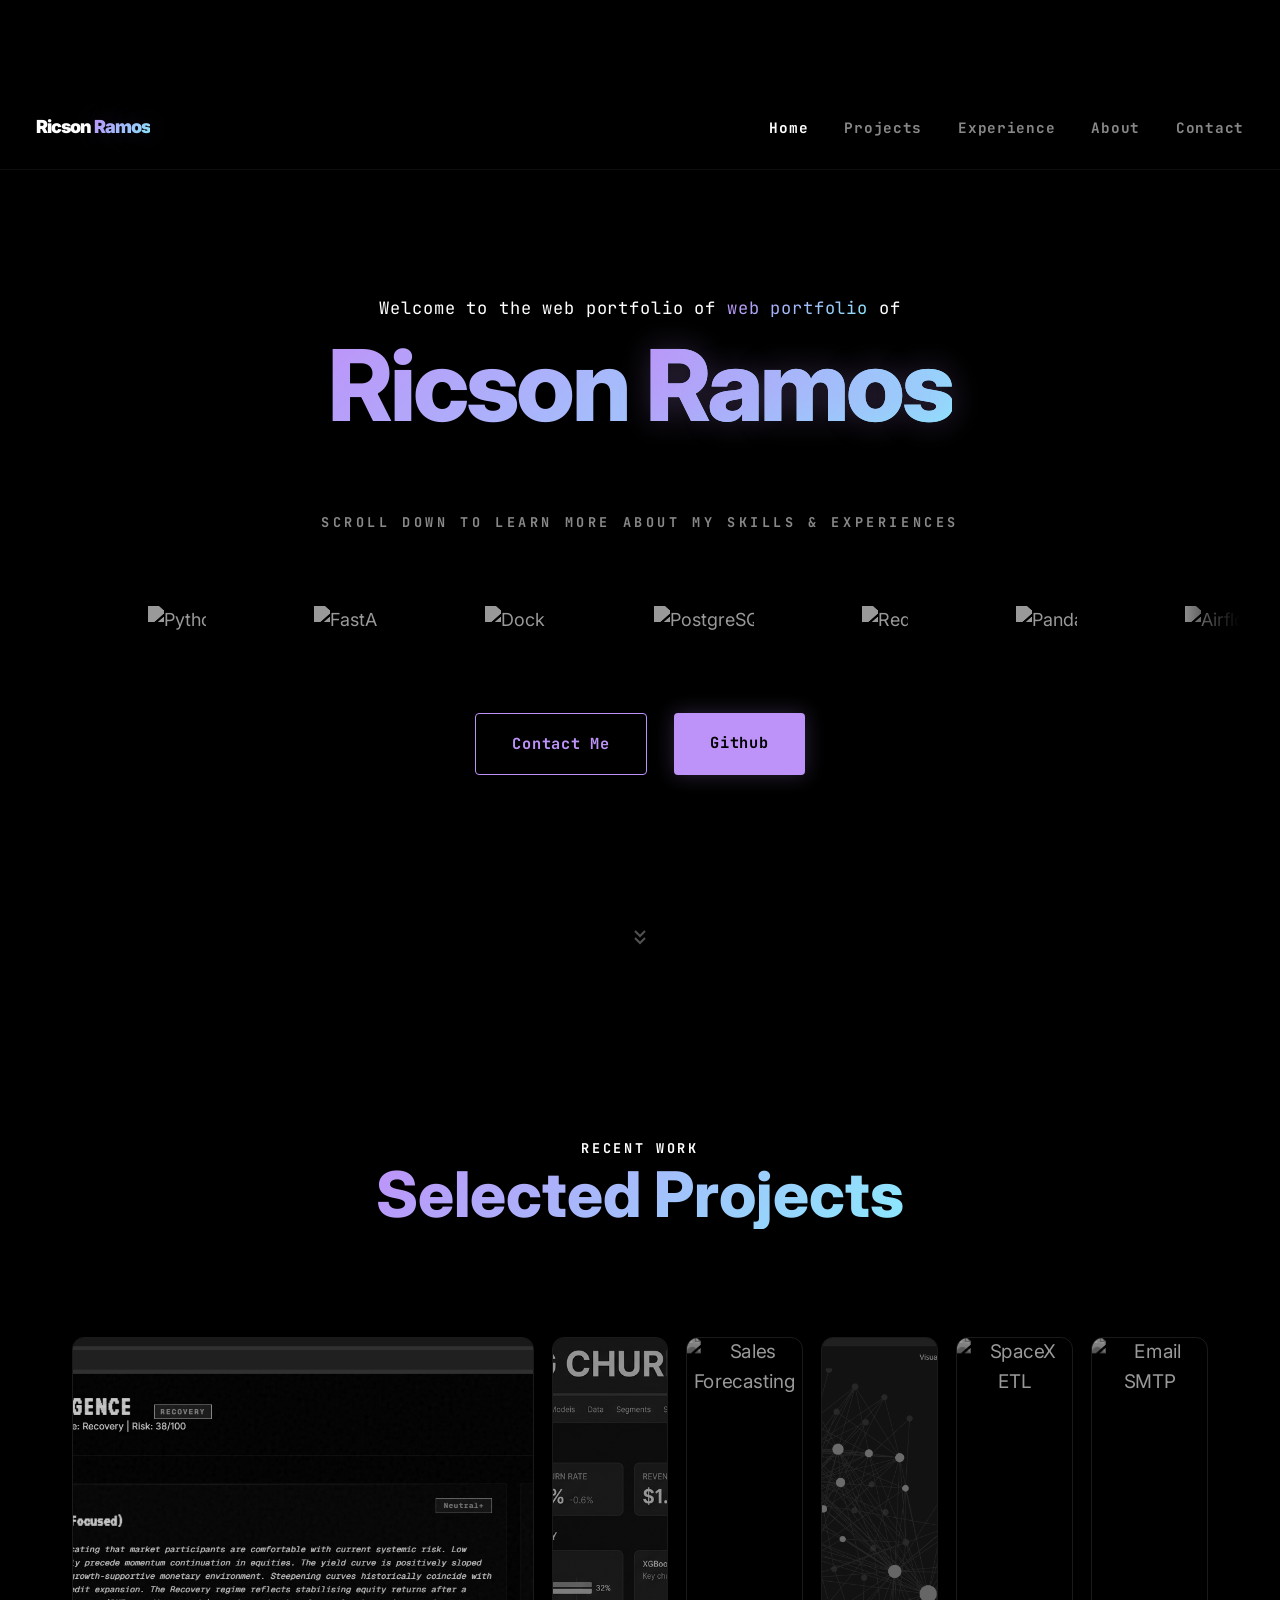
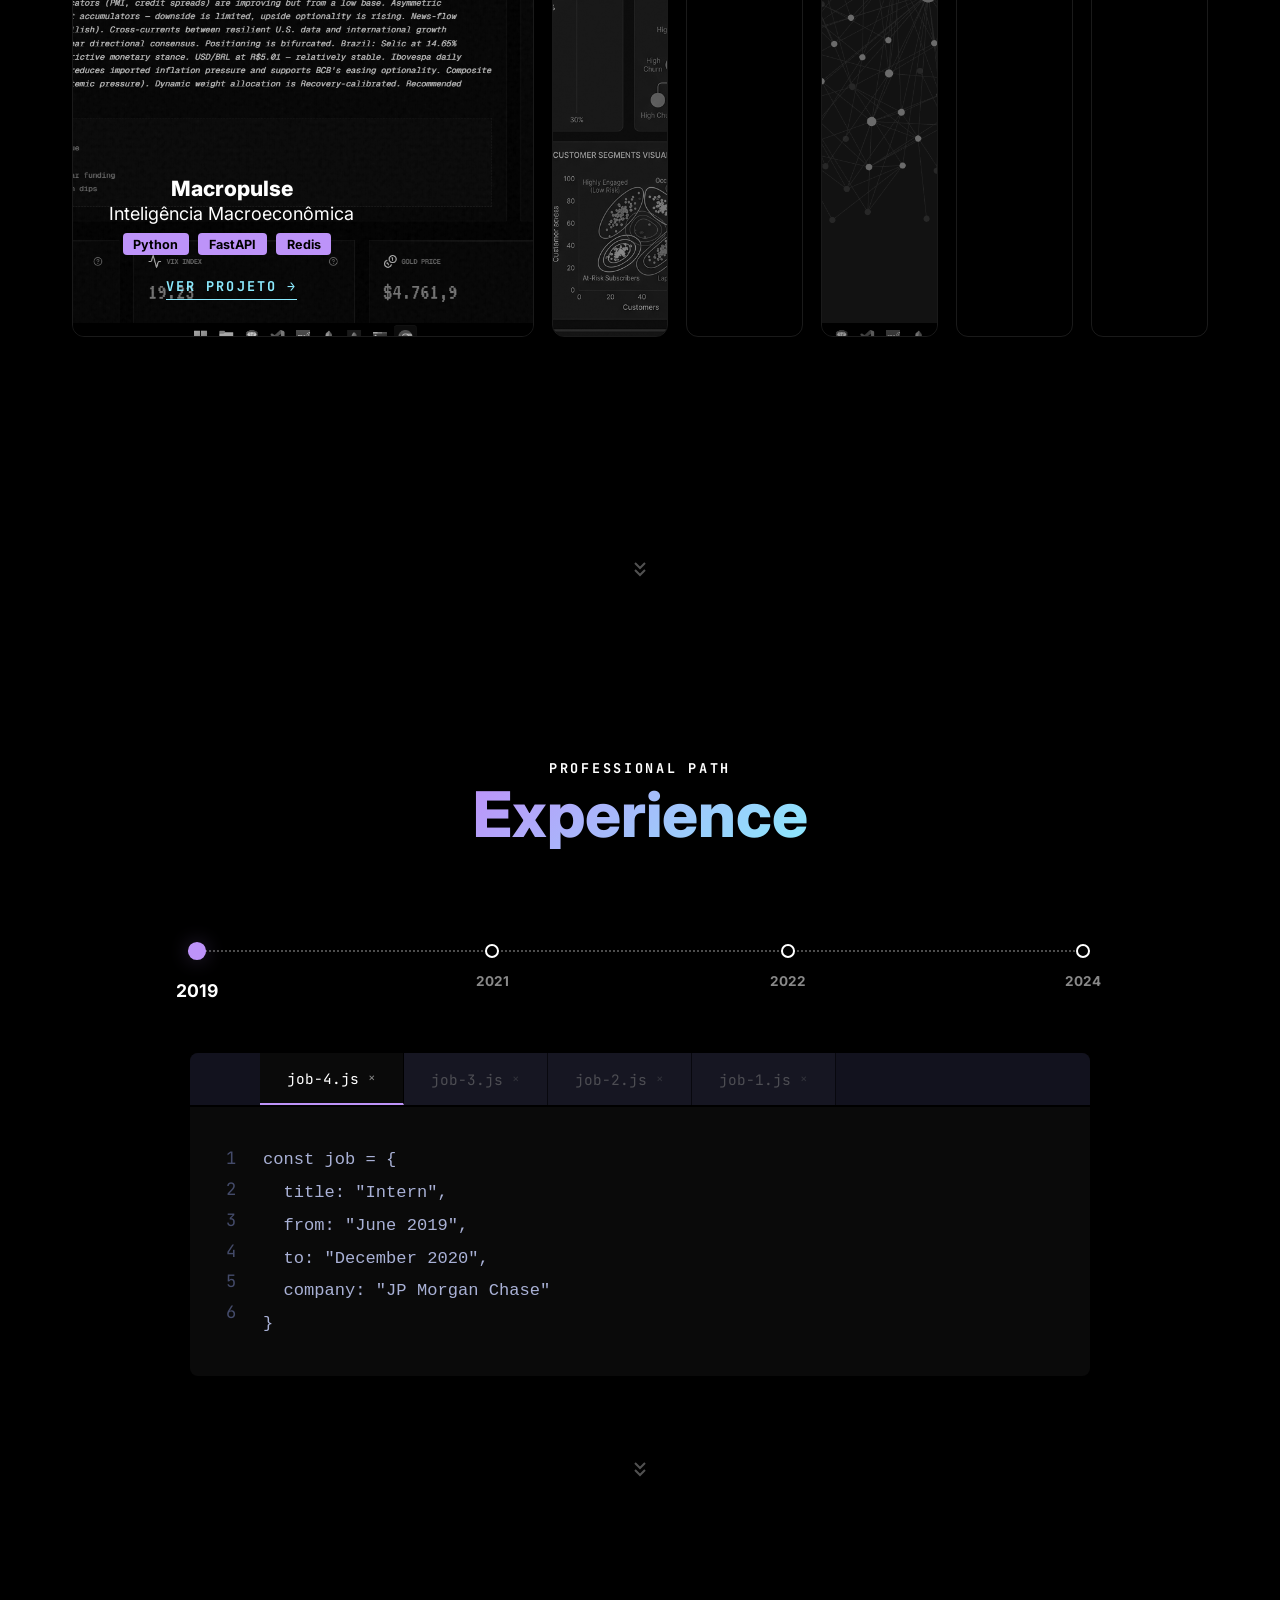
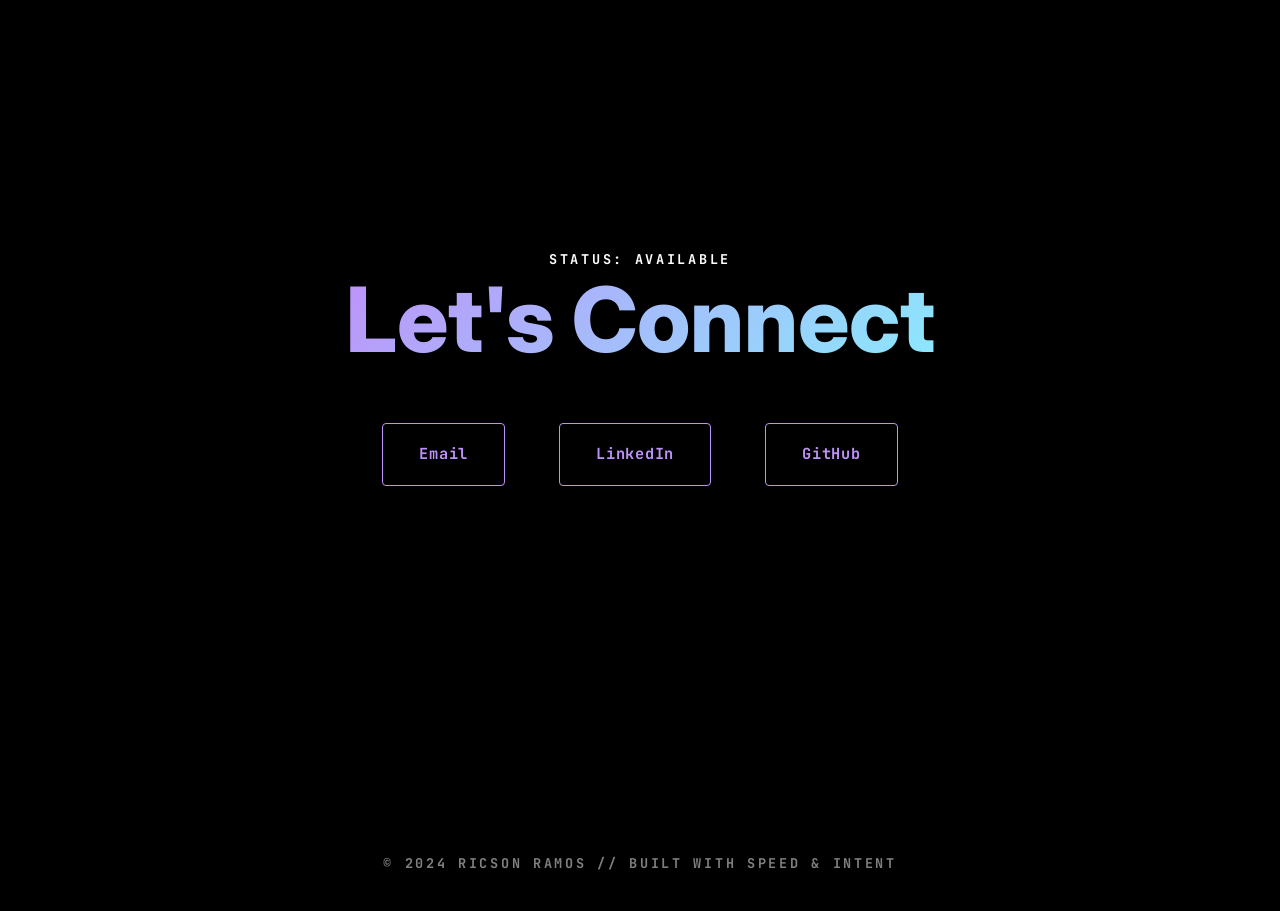
==== index.html @ 95d72579 "Add About" ====
<!DOCTYPE html>
<html lang="pt-BR" class="snap-active">

<head>
    <meta charset="UTF-8">
    <meta name="viewport" content="width=device-width, initial-scale=1.0">
    <title>Ricson Ramos | Data Engineer Portfolio</title>
    <meta name="description"
        content="Engenheiro de Dados e Desenvolvedor Python. Automação, ETL e inteligência de dados com foco em performance.">

    <!-- Dependencies -->
    <link rel="preconnect" href="https://fonts.gstatic.com">
    <link rel="stylesheet" href="assets/css/main.css">
</head>


<body class="dracula">

    <!-- Header / Nav with Active Indicator -->
    <header class="navbar navbar--sticky">
        <div class="container nav-wrapper">


            <div class="logo">
                <a href="index.html" style="text-decoration: none; color: inherit;">
                    <!-- Injected by core.js -->
                </a>
            </div>
            <nav id="main-nav">
                <button id="nav-toggle" aria-label="Menu" aria-expanded="false">
                    <span></span><span></span><span></span>
                </button>
                <ul id="nav-list">
                    <li class="nav-item active"><a href="#hero" data-section="hero">Home</a></li>
                    <li class="nav-item"><a href="#projects" data-section="projects">Projects</a></li>
                    <li class="nav-item"><a href="#experience" data-section="experience">Experience</a></li>
                    <li class="nav-item"><a href="about.html">About</a></li>
                    <li class="nav-item"><a href="#contact" data-section="contact">Contact</a></li>
                </ul>
            </nav>
        </div>
    </header>

    <main>
        <!-- Dynamic Hero Section -->
        <section id="hero" class="container text-center">
            <div class="reveal">
                <span class="hero-prefix"><!-- Injected --></span>
                <h1 style="font-size: 5.5rem; letter-spacing: -3px; margin-bottom: 2rem;">
                    <!-- Injected -->
                </h1>

                <p class="hero-instruction"><!-- Injected --></p>

                <!-- Technology Marquee (Kept static for layout stability) -->
                <div class="marquee-container">
                    <div class="marquee-content">
                        <img src="https://cdn.jsdelivr.net/npm/simple-icons@v11/icons/python.svg" alt="Python">
                        <img src="https://cdn.jsdelivr.net/npm/simple-icons@v11/icons/fastapi.svg" alt="FastAPI">
                        <img src="https://cdn.jsdelivr.net/npm/simple-icons@v11/icons/docker.svg" alt="Docker">
                        <img src="https://cdn.jsdelivr.net/npm/simple-icons@v11/icons/postgresql.svg" alt="PostgreSQL">
                        <img src="https://cdn.jsdelivr.net/npm/simple-icons@v11/icons/redis.svg" alt="Redis">
                        <img src="https://cdn.jsdelivr.net/npm/simple-icons@v11/icons/pandas.svg" alt="Pandas">
                        <img src="https://cdn.jsdelivr.net/npm/simple-icons@v11/icons/apacheairflow.svg" alt="Airflow">
                        <img src="https://cdn.jsdelivr.net/npm/simple-icons@v11/icons/apachespark.svg" alt="Spark">
                        <!-- Duplicates for loop -->
                        <img src="https://cdn.jsdelivr.net/npm/simple-icons@v11/icons/python.svg" alt="Python">
                        <img src="https://cdn.jsdelivr.net/npm/simple-icons@v11/icons/fastapi.svg" alt="FastAPI">
                        <img src="https://cdn.jsdelivr.net/npm/simple-icons@v11/icons/docker.svg" alt="Docker">
                        <img src="https://cdn.jsdelivr.net/npm/simple-icons@v11/icons/postgresql.svg" alt="PostgreSQL">
                        <img src="https://cdn.jsdelivr.net/npm/simple-icons@v11/icons/redis.svg" alt="Redis">
                        <img src="https://cdn.jsdelivr.net/npm/simple-icons@v11/icons/pandas.svg" alt="Pandas">
                        <img src="https://cdn.jsdelivr.net/npm/simple-icons@v11/icons/apacheairflow.svg" alt="Airflow">
                        <img src="https://cdn.jsdelivr.net/npm/simple-icons@v11/icons/apachespark.svg" alt="Spark">
                    </div>
                </div>

                <div class="cta-group" style="margin-top: 4rem;">
                    <a href="#contact" class="btn outline-btn">Contact Me</a>
                    <a href="#" class="btn glow-btn" id="github-cta">Github</a>

                </div>
            </div>

            <div class="scroll-hook">
                <svg width="24" height="24" viewBox="0 0 24 24" fill="none" stroke="currentColor" stroke-width="2">
                    <path d="M7 13l5 5 5-5M7 6l5 5 5-5" />
                </svg>
            </div>
        </section>

        <!-- Dynamic Project Gallery -->
        <section id="projects" class="section-padding" style="width: 100%; overflow-x: hidden;">
            <div class="container">
                <div class="section-header reveal" style="margin-bottom: var(--space-xl);">
                    <span class="text-upper">Recent Work</span>
                    <h2 style="font-size: 3.5rem;">Selected Projects</h2>

                </div>
            </div>

            <div class="animated-gallery reveal">
                <!-- Content Injected from projects.json -->
            </div>

            <div class="container" style="position: relative; height: 100px; margin-top: 10rem;">
                <div class="scroll-hook">
                    <svg width="24" height="24" viewBox="0 0 24 24" fill="none" stroke="currentColor" stroke-width="2">
                        <path d="M7 13l5 5 5-5M7 6l5 5 5-5" />
                    </svg>
                </div>
            </div>
        </section>


        <!-- Dynamic Experience Section -->
        <section id="experience" class="container section-padding">
            <div class="section-header reveal" style="margin-bottom: var(--space-xl);">
                <span class="text-upper">Professional Path</span>
                <h2 style="font-size: 3.5rem;">Experience</h2>
            </div>

            <div class="experience-container reveal">
                <!-- Timeline Nodes Injected -->
                <div class="timeline-h"></div>

                <!-- Interactive IDE Window -->
                <div class="ide-window" style="margin-top: 2rem;">
                    <div class="ide-tab-bar">
                        <!-- Tabs Injected -->
                    </div>
                    <div class="ide-code-container">
                        <div class="line-numbers">1<br>2<br>3<br>4<br>5<br>6</div>
                        <div class="code-field"><code id="ide-content"></code></div>
                    </div>
                </div>
            </div>

            <div class="scroll-hook">
                <svg width="24" height="24" viewBox="0 0 24 24" fill="none" stroke="currentColor" stroke-width="2">
                    <path d="M7 13l5 5 5-5M7 6l5 5 5-5" />
                </svg>
            </div>
        </section>
        
        </section>

        <!-- Dynamic Contact Section -->
        <section id="contact" class="container section-padding text-center">
            <div class="reveal">
                <span class="text-upper">Status: Available</span>
                <h2 style="font-size: 5rem; margin-bottom: 3rem;">Let's Connect</h2>
                <div class="contact-links" style="display: flex; gap: 3rem; justify-content: center;">
                    <!-- Links Injected -->
                </div>


            </div>
        </section>
    </main>

    <footer class="container text-center" style="padding: var(--space-lg) 0; opacity: 0.5;">
        <p class="text-upper">© 2024 Ricson Ramos // Built with Speed & Intent</p>
    </footer>

    <!-- CORE LOGIC / SCRIPTS -->
    <script src="https://cdnjs.cloudflare.com/ajax/libs/gsap/3.12.2/gsap.min.js" defer></script>
    <script src="assets/js/data.js"></script>
    <script src="assets/js/core.js"></script>
    <script src="assets/js/pages/home.js"></script>
</body>


</html>
---- assets/css/main.css ----
@import url('https://fonts.googleapis.com/css2?family=Inter:wght@300;400;500;700;800&family=JetBrains+Mono:wght@400;500&display=swap');

:root {
    --color-bg: #000000;
    --color-bg-alt: #0a0a0a;
    --color-text: #ffffff;
    --color-text-dim: #888888;
    --color-accent: #bd93f9;
    --color-accent-2: #8be9fd;
    --gradient-accent: linear-gradient(135deg, #bd93f9 0%, #8be9fd 100%);
    --color-accent-glow: #bd93f940;

    --font-sans: 'Inter', sans-serif;
    --font-mono: 'JetBrains Mono', monospace;

    --space-unit: 1rem;
    --space-lg: 2rem;
    --space-xl: 4rem;
    --space-xxl: 8rem;
    --transition-smooth: cubic-bezier(0.16, 1, 0.3, 1) 0.6s;

    /* Z-Index Scale */
    --z-nav: 1000;
    --z-nav-overlay: 1100;
    --z-nav-toggle: 1200;

    --nav-height: 4.5rem;
}


* {
    margin: 0;
    padding: 0;
    box-sizing: border-box;
}

html.snap-active {
    scroll-snap-type: y mandatory;
}

.snap-active section {
    scroll-snap-align: start;
    scroll-snap-stop: always;
}


html {
    scroll-behavior: smooth;
    font-size: 18px;
    background-color: var(--color-bg);
}

body {
    background-color: var(--color-bg);
    color: var(--color-text);
    font-family: var(--font-sans);
    line-height: 1.6;
    overflow-x: hidden;
}

.snap-active section {
    scroll-snap-align: start;
}

section {
    min-height: 100vh;
    display: flex;
    flex-direction: column;
    justify-content: center;
    align-items: center;
    text-align: center;
    position: relative;
    padding-top: calc(var(--space-xl) + var(--nav-height));
}

.container {
    max-width: 1400px;
    margin: 0 auto;
    padding: 0 var(--space-lg);
    width: 100%;
}

.grid {
    display: grid;
    grid-template-columns: repeat(12, 1fr);
    gap: var(--space-lg);
    width: 100%;
    justify-items: center;
    align-items: center;
}

/* Typography */
h1,
h2,
h3 {
    font-family: var(--font-sans);
    font-weight: 800;
    line-height: 1.1;
    text-align: center;
}

h1,
h2 {
    background: var(--gradient-accent);
    -webkit-background-clip: text;
    -webkit-text-fill-color: transparent;
    display: inline-block;
}

.hero-highlight {
    background: var(--gradient-accent);
    -webkit-background-clip: text;
    -webkit-text-fill-color: transparent;
}

.text-upper {
    font-family: var(--font-mono);
    text-transform: uppercase;
    letter-spacing: 0.2em;
    font-size: 0.75rem;
    font-weight: 700;
    color: var(--color-text);
    text-align: center;
    display: block;
}


/* ============================================
   NAVBAR SYSTEM
   ============================================ */
.navbar {
    width: 100%;
    z-index: var(--z-nav);
    background: rgba(0, 0, 0, 0.8);
    backdrop-filter: blur(15px);
    transition: background 0.3s, padding 0.3s;
    border-bottom: 1px solid rgba(255, 255, 255, 0.05);
}

.navbar--sticky {
    position: sticky;
    top: 0;
    padding: 1.2rem 0;
}

.navbar--fixed {
    position: fixed;
    top: 0;
    left: 0;
    padding: 1rem 0;
}

.nav-wrapper {
    display: flex;
    justify-content: space-between;
    align-items: center;
}


/* --- 11. UFO ABDUCTION ANIMATION (EXACT EXAMPLE 8) --- */
.ufo-abduction-container {
    position: relative;
    width: 250px;
    height: 150px;
    margin: 5rem auto;
    display: flex;
    justify-content: center;
    align-items: center;
    transform: scale(0.8);
    opacity: 0;
    transition: 1s;
}

.ufo-abduction-container.active {
    opacity: 1;
}

.ufo-btn {
    position: absolute;
    width: 140px;
    height: 40px;
    background: transparent;
    border: none;
    outline: none;
    cursor: default;
}

.ufo-head {
    position: absolute;
    top: -80px;
    left: 50%;
    transform: translateX(-50%) scale(0);
    width: 40px;
    height: 30px;
    background: var(--gradient-accent);
    border-radius: 50% 50% 0 0;
    z-index: 10;
    border: 1px solid #000;
}

.ufo-head:after {
    content: "";
    position: absolute;
    bottom: -30px;
    left: -64px;
    width: 160px;
    height: 15px;
    background: #44475a;
    border: solid 1px black;
    border-radius: 50%;
}

.ufo-beam {
    position: absolute;
    top: -20px;
    left: 50%;
    transform: translateX(-50%);
    width: 140px;
    height: 0;
    background: linear-gradient(to bottom, var(--color-accent-1), transparent);
    filter: blur(5px);
    opacity: 0;
    z-index: 1;
}

.word-sub,
.word-mit {
    position: absolute;
    top: 0;
    font-family: var(--font-mono);
    font-size: 2rem;
    color: #fff;
    z-index: 5;
}

.word-sub {
    left: 0;
}

.word-mit {
    right: 0;
}

.word-thanks {
    position: absolute;
    top: 10px;
    left: 50%;
    transform: translateX(-50%);
    font-family: var(--font-sans);
    font-weight: 800;
    color: var(--color-accent-2);
    opacity: 0;
    z-index: 5;
    white-space: nowrap;
}

/* Animations */
@keyframes ufo-descend {
    0% {
        transform: translate(-50%, -50px) scale(0);
    }

    100% {
        transform: translate(-50%, 0) scale(1);
    }
}

@keyframes beam-active {
    0% {
        height: 0;
        opacity: 1;
    }

    100% {
        height: 80px;
        opacity: 1;
    }
}

@keyframes sub-abduction {
    0% {
        transform: rotate(0) scale(1);
        opacity: 1;
    }

    100% {
        transform: rotate(-40deg) translate(20px, -60px) scale(0);
        opacity: 0;
    }
}

@keyframes mit-abduction {
    0% {
        transform: rotate(0) scale(1);
        opacity: 1;
    }

    100% {
        transform: rotate(40deg) translate(-20px, -60px) scale(0);
        opacity: 0;
    }
}

@keyframes thanks-reveal {

    0%,
    50% {
        opacity: 0;
    }

    100% {
        opacity: 1;
    }
}

/* Trigger Classes */
.ufo-abduction-container.triggered .ufo-head {
    animation: ufo-descend 1s ease-out forwards;
}

.ufo-abduction-container.triggered .ufo-beam {
    animation: beam-active 1s 1s forwards;
}

.ufo-abduction-container.triggered .word-sub {
    animation: sub-abduction 1s 2s forwards;
}

.ufo-abduction-container.triggered .word-mit {
    animation: mit-abduction 1s 2s forwards;
}

.ufo-abduction-container.triggered .word-thanks {
    animation: thanks-reveal 2s 3s forwards;
}

.logo {
    font-family: var(--font-sans) !important;
    font-weight: 900;
    letter-spacing: -1px;
    z-index: var(--z-nav-toggle);
}

#main-nav {

    margin-left: auto;
}

#nav-list {
    display: flex;
    justify-content: flex-end;
    gap: 2rem;
    list-style: none;
    position: relative;
}

.nav-item a,
.nav-item button {
    background: none;
    border: none;
    color: var(--color-text-dim);
    font-family: var(--font-mono);
    font-weight: 700;
    font-size: 0.8rem;
    letter-spacing: 0.05em;
    cursor: pointer;
    transition: color 0.3s;
    text-decoration: none;
    padding: 0.5rem 0;
    display: block;
}


.nav-item.active a,
.nav-item.active button {
    color: var(--color-text);
}


/* The Strike Indicator Container */
.active-element {
    position: absolute;
    bottom: -10px;
    height: 3px;
    background: var(--color-cyan);
    border-radius: 2px;
    box-shadow: 0 0 10px var(--color-cyan);
    pointer-events: none;
    transition: width 0.3s var(--transition-smooth), transform 0.3s var(--transition-smooth);
}

/* IDE Window Style */
.ide-window {
    background: var(--color-bg-alt);
    border-radius: 8px;
    border: 1px solid var(--color-border);
    overflow: hidden;
    box-shadow: 0 20px 50px rgba(0, 0, 0, 0.5);
    font-family: var(--font-mono);
}

.ide-header {
    background: #21222c;
    padding: 0.75rem 1rem;
    display: flex;
    align-items: center;
    gap: 1rem;
}

.dots {
    display: flex;
    gap: 0.5rem;
}

.dots span {
    width: 12px;
    height: 12px;
    border-radius: 50%;
    display: block;
}

.red {
    background: var(--color-red);
}

.yellow {
    background: var(--color-yellow);
}

.green {
    background: var(--color-green);
}

.tab {
    background: var(--color-bg);
    color: var(--color-text);
    padding: 0.25rem 1rem;
    font-size: 0.8rem;
    border-radius: 4px 4px 0 0;
}

.ide-body {
    padding: 1.5rem;
    color: #a9b1d6;
    line-height: 1.8;
}

.keyword {
    color: var(--color-accent);
}

.class-name {
    color: var(--color-yellow);
}

.func {
    color: var(--color-cyan);
}

.string {
    color: var(--color-green);
}

/* Animated flex Gallery (Netflix Style) */
.animated-gallery {
    display: flex;
    gap: 1rem;
    height: 600px;
    width: 100%;
    margin-top: var(--space-lg);
    padding: 0 4rem;
}


.project-card {
    flex: 1;
    position: relative;
    border-radius: 12px;
    overflow: hidden;
    cursor: pointer;
    transition: flex 0.8s var(--transition-smooth), filter 0.4s;
    border: 1px solid rgba(255, 255, 255, 0.1);
}


.project-card img {
    width: 100%;
    height: 100%;
    object-fit: cover;
    transition: var(--transition-slow);
    filter: grayscale(100%);
    opacity: 0.6;
    transform: scale(1.05);
    /* Slight initial zoom to allow "expansion" feel */
}

.project-card:hover img {
    filter: grayscale(0%);
    opacity: 1;
    transform: scale(1);
    /* Settles into place when expanded */
}

.project-info {
    position: absolute;
    bottom: 2rem;
    left: 2rem;
    opacity: 0;
    transition: opacity 0.5s 0.2s;
    pointer-events: none;
}

.project-card:hover,
.project-card.active {
    flex: 4;
}

.project-card:hover img,
.project-card.active img {
    opacity: 0.8;
}

.project-card:hover .project-info,
.project-card.active .project-info {
    opacity: 1;
}

.badges span {
    background: var(--color-accent);
    color: var(--color-bg);
    font-size: 0.7rem;
    font-weight: 700;
    padding: 0.2rem 0.6rem;
    border-radius: 4px;
    margin-right: 0.5rem;
}

.project-cta {
    display: inline-block;
    margin-top: 1rem;
    font-size: 0.75rem;
    font-weight: 700;
    font-family: var(--font-mono);
    letter-spacing: 0.15em;
    color: var(--color-accent-2);
    text-transform: uppercase;
    border-bottom: 1px solid var(--color-accent-2);
    padding-bottom: 2px;
    opacity: 0;
    transform: translateY(8px);
    transition: opacity 0.3s 0.3s, transform 0.3s 0.3s;
}

.project-card:hover .project-cta,
.project-card.active .project-cta {
    opacity: 1;
    transform: translateY(0);
}

/* Animations */
.reveal {
    opacity: 0;
    transform: translateY(30px);
    transition: all 1s var(--transition-smooth);
}

.reveal.active {
    opacity: 1;
    transform: translateY(0);
}

/* Buttons */
.btn {
    font-family: var(--font-mono);
    padding: 1rem 2rem;
    border-radius: 4px;
    font-weight: 700;
    font-size: 0.85rem;
    letter-spacing: 0.05em;
    text-decoration: none;
    transition: all 0.3s;
}


.glow-btn {
    background: var(--color-accent);
    color: var(--color-bg);
    box-shadow: 0 0 20px var(--color-accent-glow);
}

.outline-btn {
    border: 1px solid var(--color-accent);
    color: var(--color-accent);
}

.outline-btn:hover {
    background: var(--color-accent);
    color: var(--color-bg);
}

.cta-group {
    display: flex;
    gap: 1.5rem;
    justify-content: center;
}


/* Scroll Hook (Down Arrow) */
.scroll-hook {
    position: absolute;
    bottom: 2rem;
    left: 50%;
    transform: translateX(-50%);
    display: flex;
    flex-direction: column;
    align-items: center;
    gap: 0.5rem;
    color: var(--color-text-dim);
    font-size: 0.7rem;
    opacity: 0.6;
    animation: bounce 2s infinite;
    pointer-events: none;
}

@keyframes bounce {

    0%,
    20%,
    50%,
    80%,
    100% {
        transform: translate(-50%, 0);
    }

    40% {
        transform: translate(-50%, -10px);
    }

    60% {
        transform: translate(-50%, -5px);
    }
}

/* Experience: Horizontal Timeline & IDE */
.experience-container {
    width: 100%;
    max-width: 900px;
    margin: 0 auto;
}

.timeline-h {
    position: relative;
    width: 100%;
    height: 60px;
    display: flex;
    justify-content: space-between;
    align-items: center;
    margin-bottom: var(--space-xl);
}

.timeline-h::before {
    content: '';
    position: absolute;
    left: 0;
    right: 0;
    top: 50%;
    height: 0;

    border-top: 2px dotted rgba(255, 255, 255, 0.3);
    /* Dotted white line */
    transform: translateY(-50%);
    z-index: 1;
}

.timeline-dot-h {
    width: 14px;
    height: 14px;
    background: var(--color-bg);
    border: 2px solid #ffffff;
    /* Pure white border */
    border-radius: 50%;
    position: relative;
    z-index: 2;
    cursor: pointer;
    transition: all 0.3s;
}

.timeline-dot-h.active {
    border-color: var(--color-accent);
    background: var(--color-accent);
    box-shadow: 0 0 15px var(--color-accent-glow);
    transform: scale(1.3);
}

.timeline-dot-h::after {
    content: attr(data-year);
    position: absolute;
    top: 25px;
    left: 50%;
    transform: translateX(-50%);
    font-size: 0.75rem;
    color: var(--color-text-dim);
    font-weight: 700;
}

.timeline-dot-h.active::after {
    color: var(--color-text);
}

/* Tabbed IDE */
.ide-tab-bar {
    background: #12121e;
    display: flex;
    padding-left: 1rem;
    border-bottom: 2px solid #000;
}

.window-controls {
    display: flex;
    gap: 8px;
    margin-right: 2rem;
    align-items: center;
}

.ide-tab {
    padding: 0.75rem 1.5rem;
    font-size: 0.8rem;
    color: var(--color-text-dim);
    border-right: 1px solid #000;
    cursor: pointer;
    background: #1a1b26;
    display: flex;
    align-items: center;
    gap: 0.5rem;
    opacity: 0.5;
    transition: all 0.3s;
}

.ide-tab.active {
    background: var(--color-bg-alt);
    color: var(--color-text);
    opacity: 1;
    border-bottom: 2px solid var(--color-accent);
}

.ide-tab .close-icon {
    font-size: 0.7rem;
    opacity: 0.5;
}

.ide-code-container {
    padding: 2rem;
    display: flex;
    gap: 1.5rem;
    font-family: var(--font-mono);
    font-size: 0.95rem;
    min-height: 250px;
    text-align: left;
}

.line-numbers {
    color: #444b6a;
    text-align: right;
    user-select: none;
    line-height: 1.8;
}

.code-field {
    color: #a9b1d6;
    line-height: 1.8;
    white-space: pre-wrap;
    word-break: break-all;
}

/* Syntax Highlighting */
#ide-content {
    transition: opacity 0.3s;
}

.code-keyword {
    color: #bb9af7;
}

.code-string {
    color: #9ece6a;
}

.code-comment {
    color: #565f89;
    font-style: italic;
}

/* Marquee Animation */
.marquee-container {
    overflow: hidden;
    white-space: nowrap;
    position: relative;
    width: 100%;
    max-width: 1200px;
    margin: var(--space-xl) auto;
    padding: var(--space-md) 0;
    display: flex;
    align-items: center;
    /* Edge Fading Mask - Smaller Blur */
    -webkit-mask-image: linear-gradient(to right, transparent, black 5%, black 95%, transparent);
    mask-image: linear-gradient(to right, transparent, black 5%, black 95%, transparent);
}

.marquee-content {
    display: inline-flex;
    animation: marquee 40s linear infinite;
    gap: 6rem;
    padding-left: 6rem;
}

.marquee-content img,
.marquee-content svg {
    height: 35px;
    filter: brightness(0) invert(1);
    transition: var(--transition-smooth);
    opacity: 0.6;
}

.marquee-content img:hover,
.marquee-content svg:hover {
    filter: none;
    opacity: 1;
}

@keyframes marquee {
    0% {
        transform: translateX(0);
    }

    100% {
        transform: translateX(-50%);
    }
}

/* Specific Hero Text */
.hero-prefix {
    font-family: var(--font-mono);
    font-size: 0.95rem;
    letter-spacing: 0.05em;
    font-weight: 400;
    color: var(--color-text);
    margin-bottom: 0.5rem;
    display: block;
}


.hero-highlight {
    color: var(--color-accent);
    text-shadow: 0 0 30px var(--color-accent-glow);
}

.hero-instruction {
    font-family: var(--font-mono);
    font-size: 0.75rem;
    font-weight: 700;
    letter-spacing: 0.2rem;
    color: var(--color-text-dim);
    margin: var(--space-lg) 0;
    text-transform: uppercase;
}


/* ============================================
   HAMBURGER MENU
   ============================================ */
#nav-toggle {
    display: none;
    flex-direction: column;
    justify-content: center;
    align-items: center;
    gap: 5px;
    width: 36px;
    height: 36px;
    background: none;
    border: none;
    cursor: pointer;
    padding: 4px;
    z-index: var(--z-nav-toggle);
}


#nav-toggle span {
    display: block;
    width: 22px;
    height: 2px;
    background: var(--color-text);
    border-radius: 2px;
    transition: transform 0.3s, opacity 0.3s;
    transform-origin: center;
}

#nav-toggle.open span:nth-child(1) {
    transform: translateY(7px) rotate(45deg);
}

#nav-toggle.open span:nth-child(2) {
    opacity: 0;
}

#nav-toggle.open span:nth-child(3) {
    transform: translateY(-7px) rotate(-45deg);
}

/* ============================================
   MOBILE BREAKPOINT — 768px
   ============================================ */
@media (max-width: 900px) {
    html.snap-active {
        scroll-snap-type: none;
    }

    section {
        min-height: auto;
        scroll-snap-align: none;
        padding: 5rem 0 3rem;
    }

    /* --- HERO --- */
    #hero h1 {
        font-size: clamp(2.8rem, 10vw, 4.5rem) !important;
        letter-spacing: -1px !important;
    }

    .hero-prefix {
        font-size: 0.9rem;
    }

    .hero-instruction {
        font-size: 0.65rem;
        letter-spacing: 0.1rem;
    }

    .cta-group {
        flex-direction: column !important;
        align-items: center !important;
        gap: 1rem !important;
    }

    /* --- NAV HAMBURGER --- */
    #nav-toggle {
        display: flex;
    }


    #nav-list {
        display: none;
        position: fixed;
        top: 0;
        left: 0;
        width: 100%;
        height: 100vh;
        background: rgba(0, 0, 0, 0.97);
        backdrop-filter: blur(20px);
        flex-direction: column;
        justify-content: center;
        align-items: center;
        gap: 2.5rem;
        z-index: var(--z-nav-overlay);
        list-style: none;
        margin: 0;
        padding: 0;
    }

    #nav-list.open {
        display: flex;
    }

    #nav-list .nav-item a,
    #nav-list .nav-item button {
        font-size: 1.4rem;
        font-weight: 700;
        color: var(--color-text-dim);
    }

    #nav-list .nav-item.active a {
        color: var(--color-text);
    }

    .active-element {
        display: none;
    }

    /* --- PROJECTS GALLERY --- */
    .animated-gallery {
        flex-direction: column;
        height: auto;
        gap: 1rem;
        padding: 0 var(--space-lg);
    }


    .project-card {
        height: 220px;
        flex: none !important;
        width: 100%;
    }

    .project-info {
        opacity: 1;
    }

    .project-cta {
        opacity: 1;
        transform: none;
    }

    .cta-group {
        flex-direction: column;
        gap: 1rem;
        width: 100%;
        max-width: 300px;
        margin: 2rem auto 0;
    }

    .cta-group .btn {
        width: 100%;
        text-align: center;
    }


    .project-card img {
        opacity: 0.7;
    }

    /* --- SECTION HEADERS --- */
    .section-header h2 {
        font-size: 2.2rem !important;
    }

    /* --- EXPERIENCE (TIMELINE + IDE) --- */
    .experience-container {
        max-width: 100%;
    }

    .timeline-h {
        gap: 0;
        overflow-x: auto;
        padding-bottom: 1rem;
    }


    .timeline-dot-h {
        min-width: 14px;
    }

    .ide-code-container {
        flex-direction: column;
        font-size: 0.8rem;
        padding: 1rem;
    }

    .ide-tab {
        padding: 0.5rem 0.75rem;
        font-size: 0.7rem;
    }

    .ide-tab-bar {
        flex-wrap: wrap;
        padding-left: 0.5rem;
    }

    /* --- CONTACT --- */
    .contact-links {
        flex-direction: column !important;
        gap: 1rem !important;
        align-items: center !important;
    }

    #contact h2 {
        font-size: 2.5rem !important;
    }

    /* --- MARQUEE --- */
    .marquee-container {
        max-width: 100%;
    }

    /* --- FOOTER --- */
    footer {
        padding: 1.5rem 0 !important;
    }

    /* --- STICKY NAV HEIGHT --- */
    .sticky-nav {
        padding: 0.6rem 0;
    }
}

/* ============================================
   SMALL PHONES — 480px
   ============================================ */
@media (max-width: 480px) {
    html {
        font-size: 15px;
    }

    .container {
        padding: 0 1rem;
    }

    #hero h1 {
        font-size: clamp(2.2rem, 12vw, 3rem) !important;
    }

    .hero-prefix {
        font-size: 0.8rem;
    }

    section {
        min-height: 100vh;
        display: flex;
        flex-direction: column;
        justify-content: center;
        padding: 5rem 0; /* Padding for nav/mobile notch */
    }

    #projects {
        min-height: auto; /* Let projects flow naturally if long */
        justify-content: flex-start;
        padding-top: 8rem;
    }
}
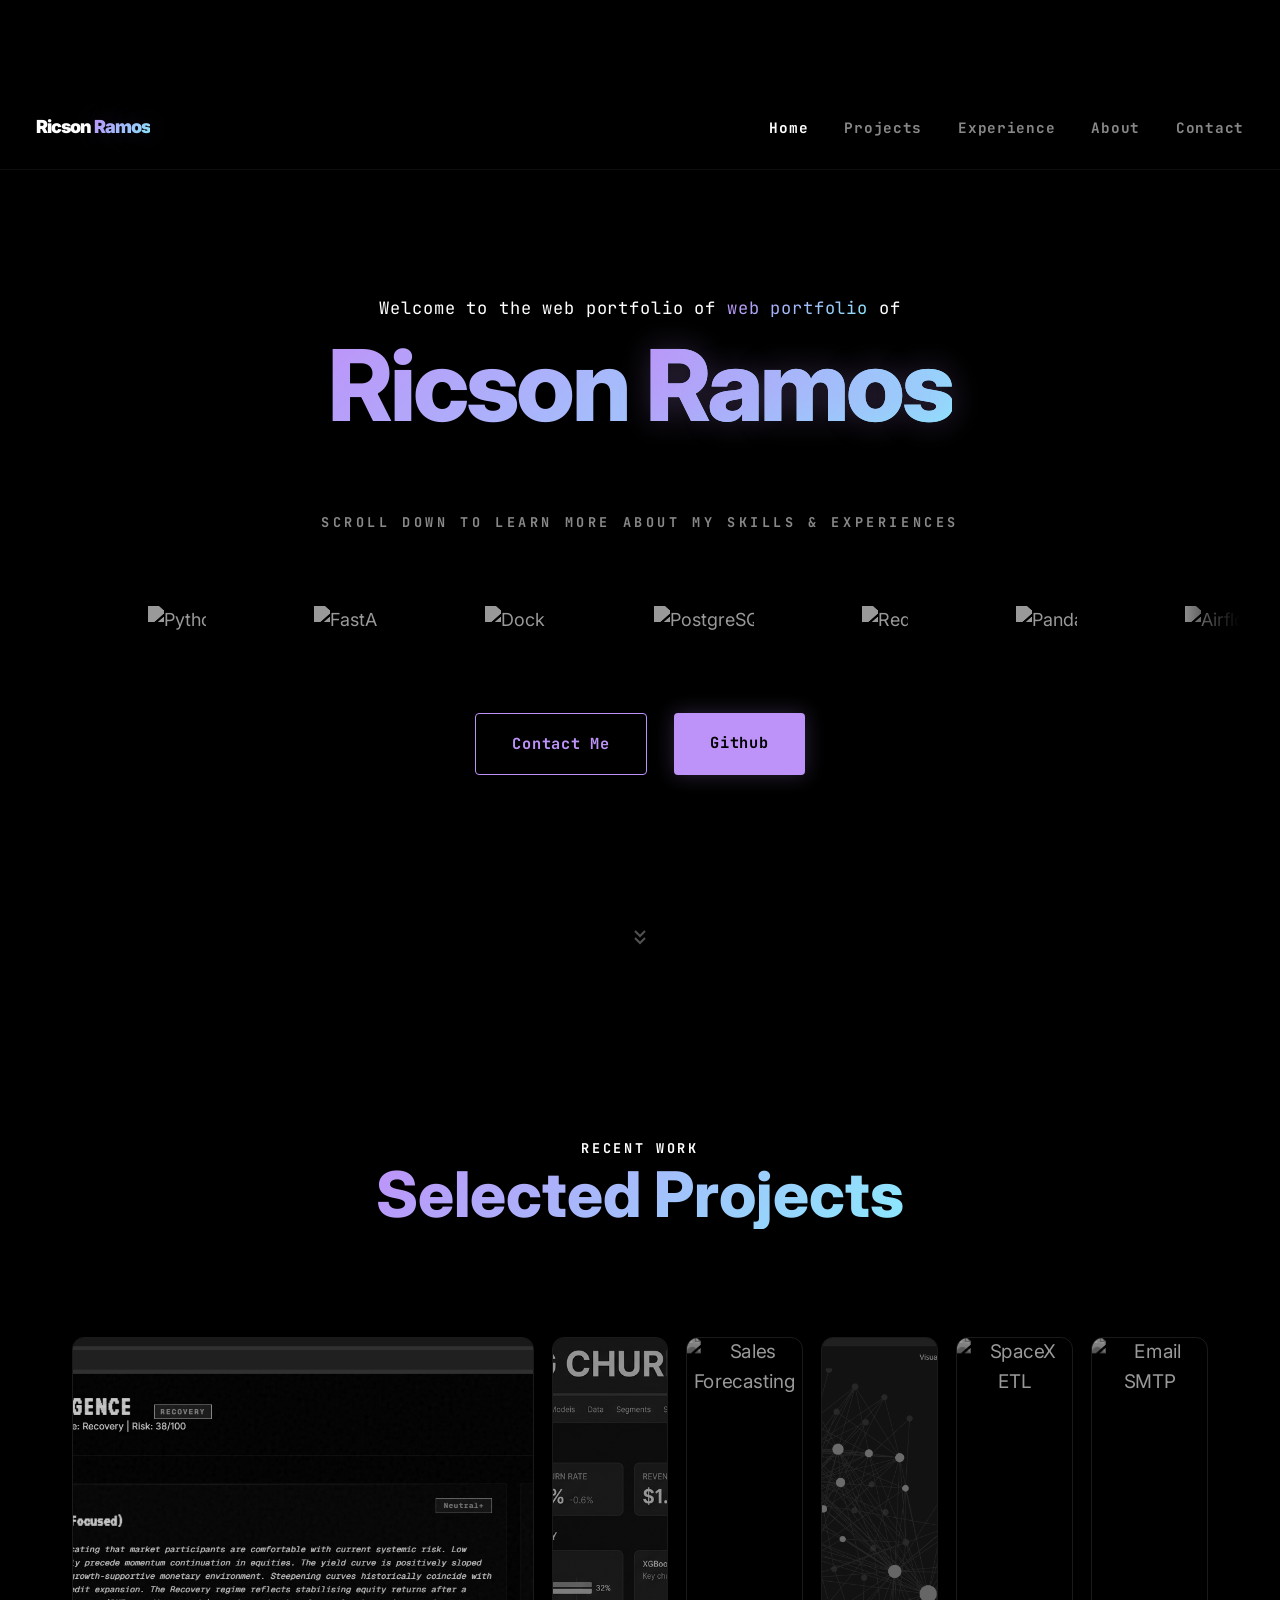
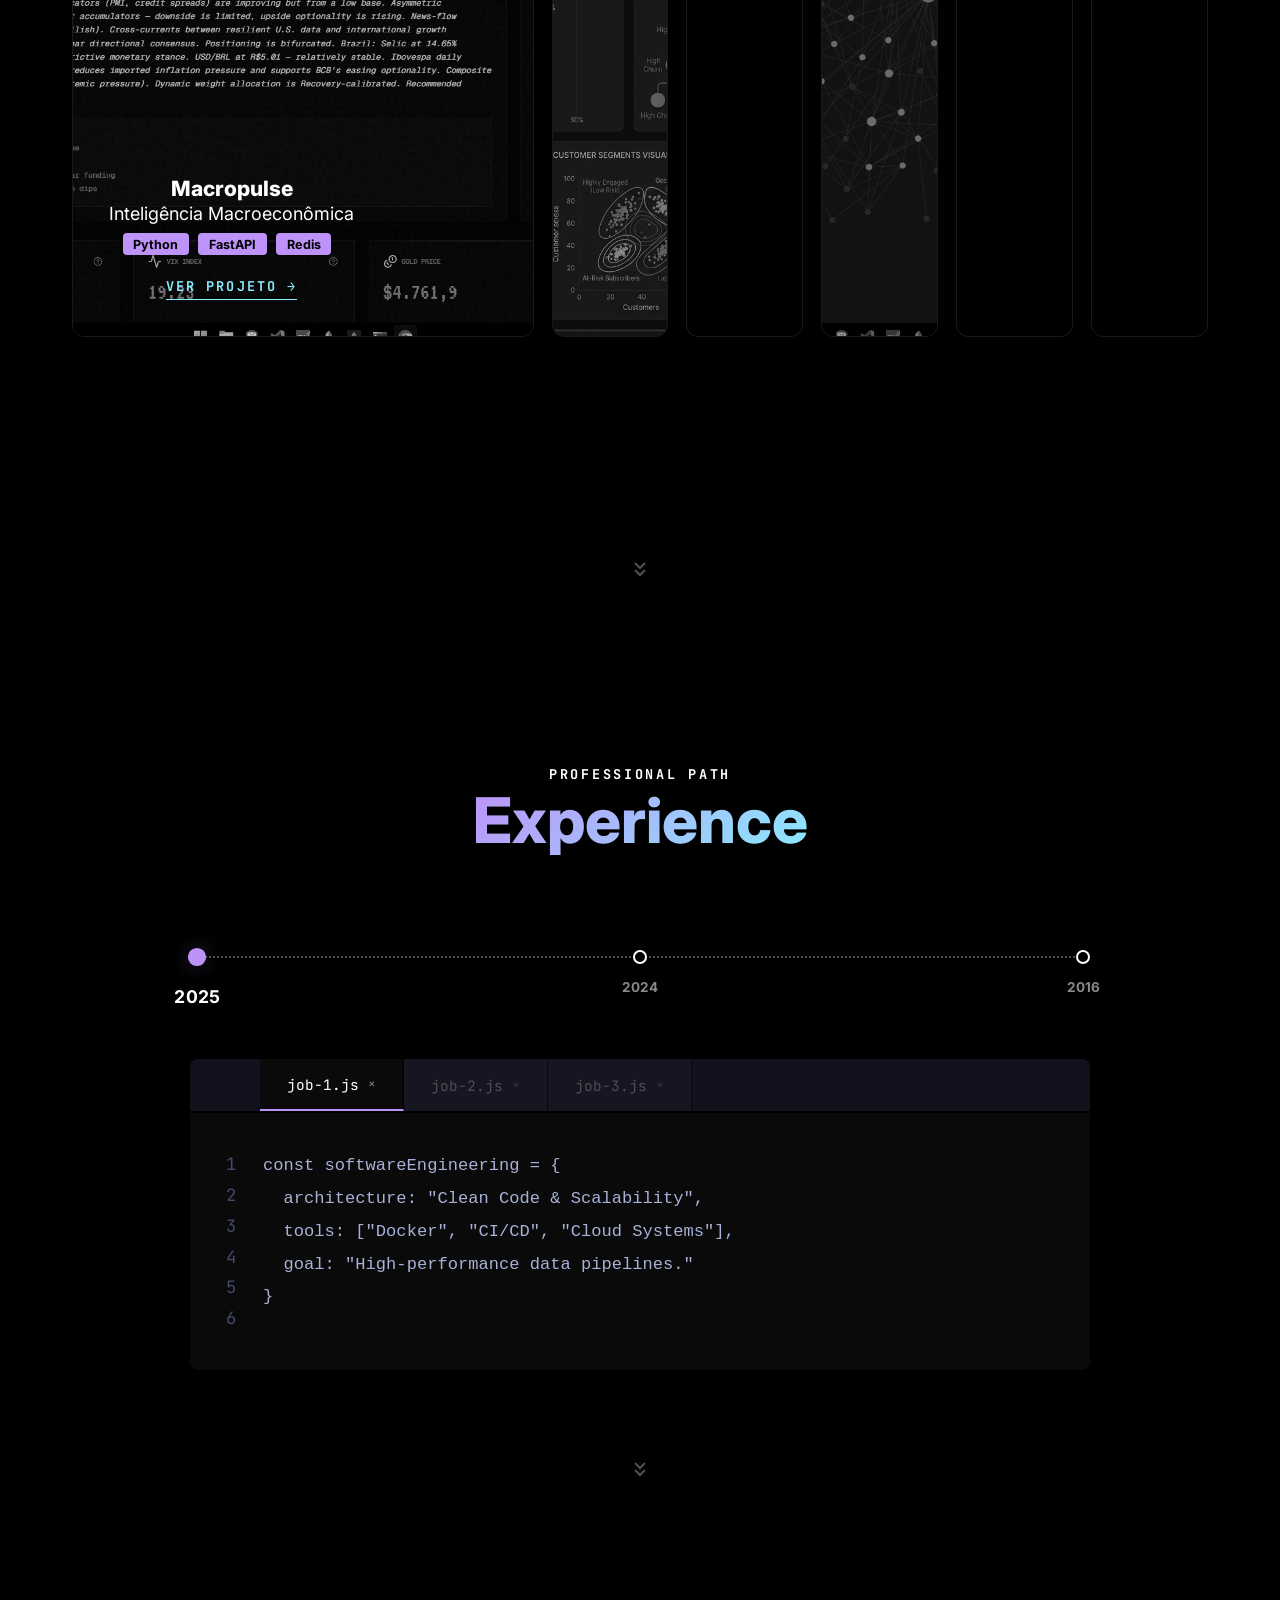
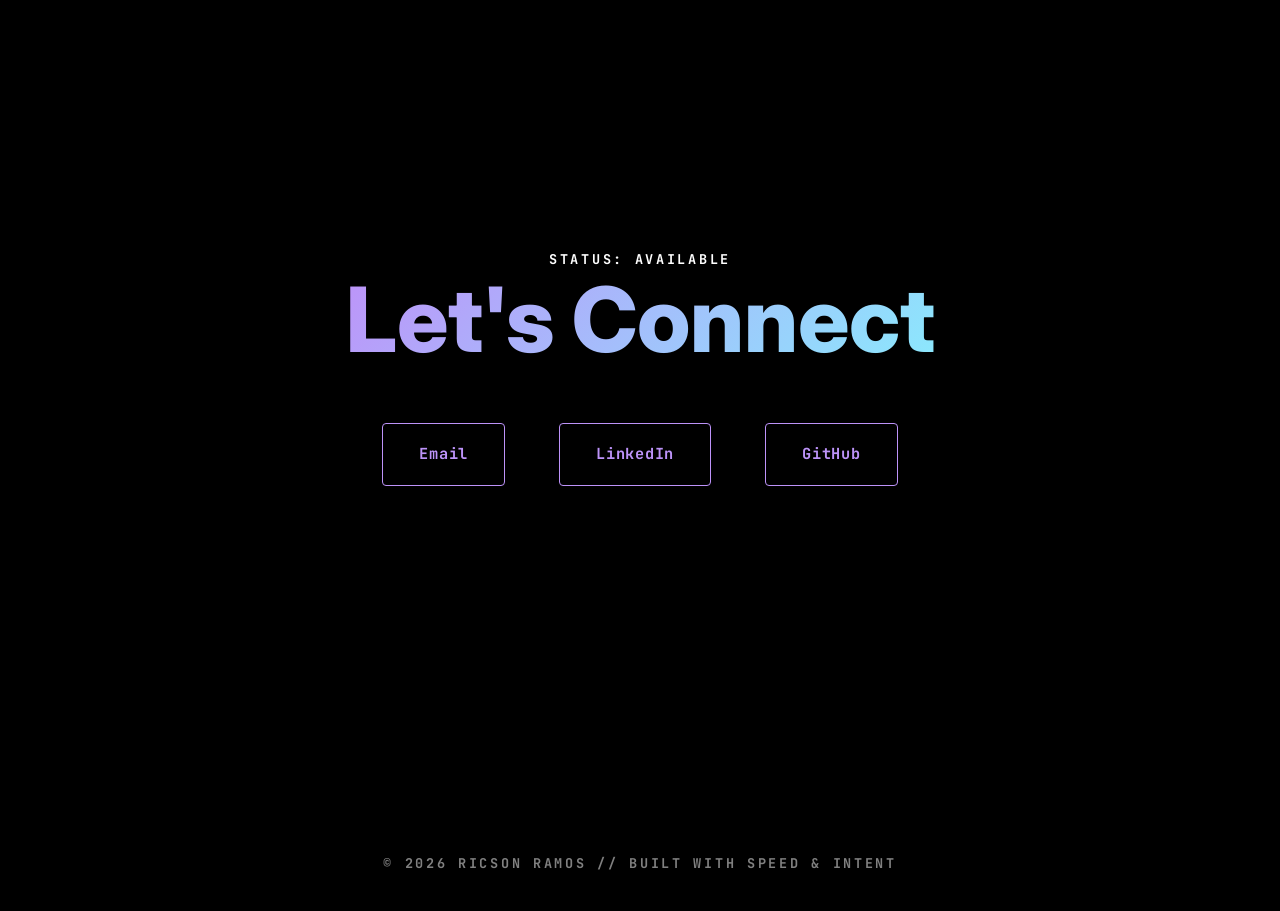
==== commit 550c952b: "Atualizar o index.html" ====
--- a/index.html
+++ b/index.html
@@ -160,7 +160,7 @@
     </main>
 
     <footer class="container text-center" style="padding: var(--space-lg) 0; opacity: 0.5;">
-        <p class="text-upper">© 2024 Ricson Ramos // Built with Speed & Intent</p>
+        <p class="text-upper">© 2026 Ricson Ramos // Built with Speed & Intent</p>
     </footer>
 
     <!-- CORE LOGIC / SCRIPTS -->
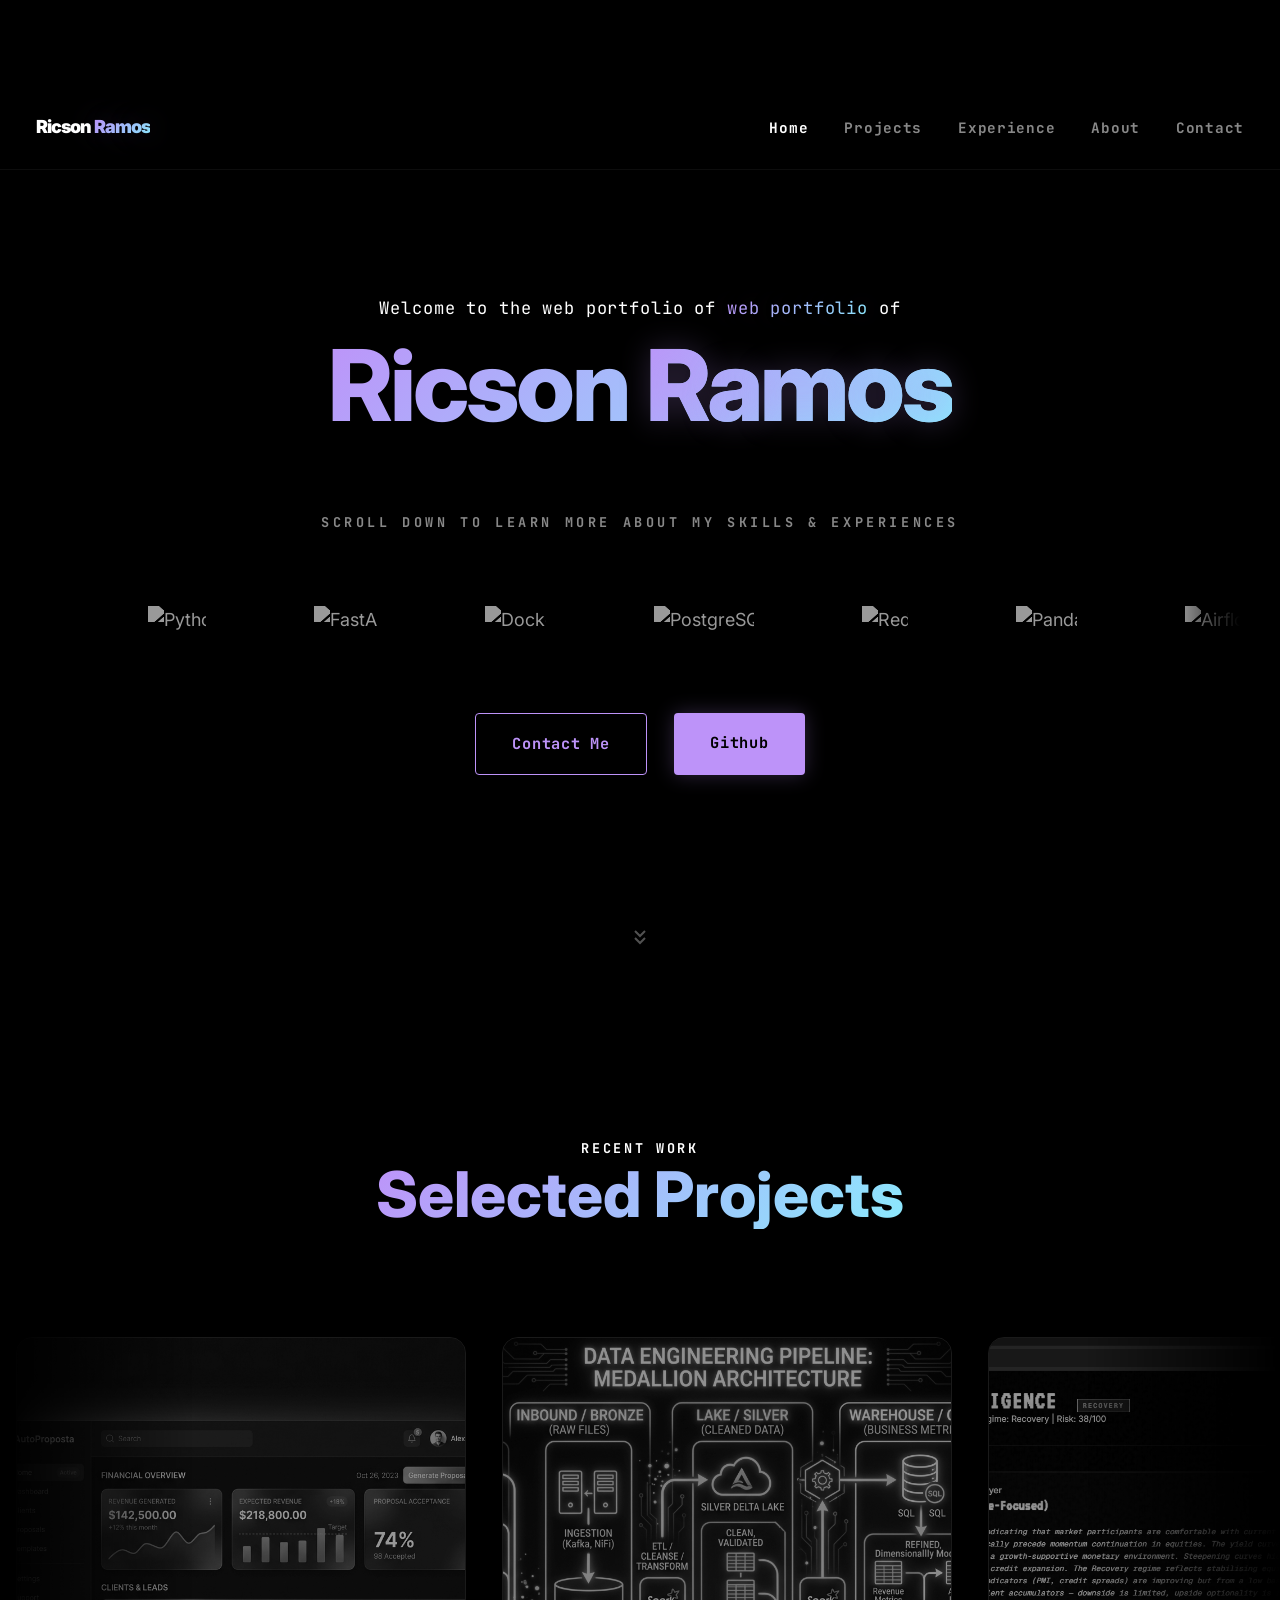
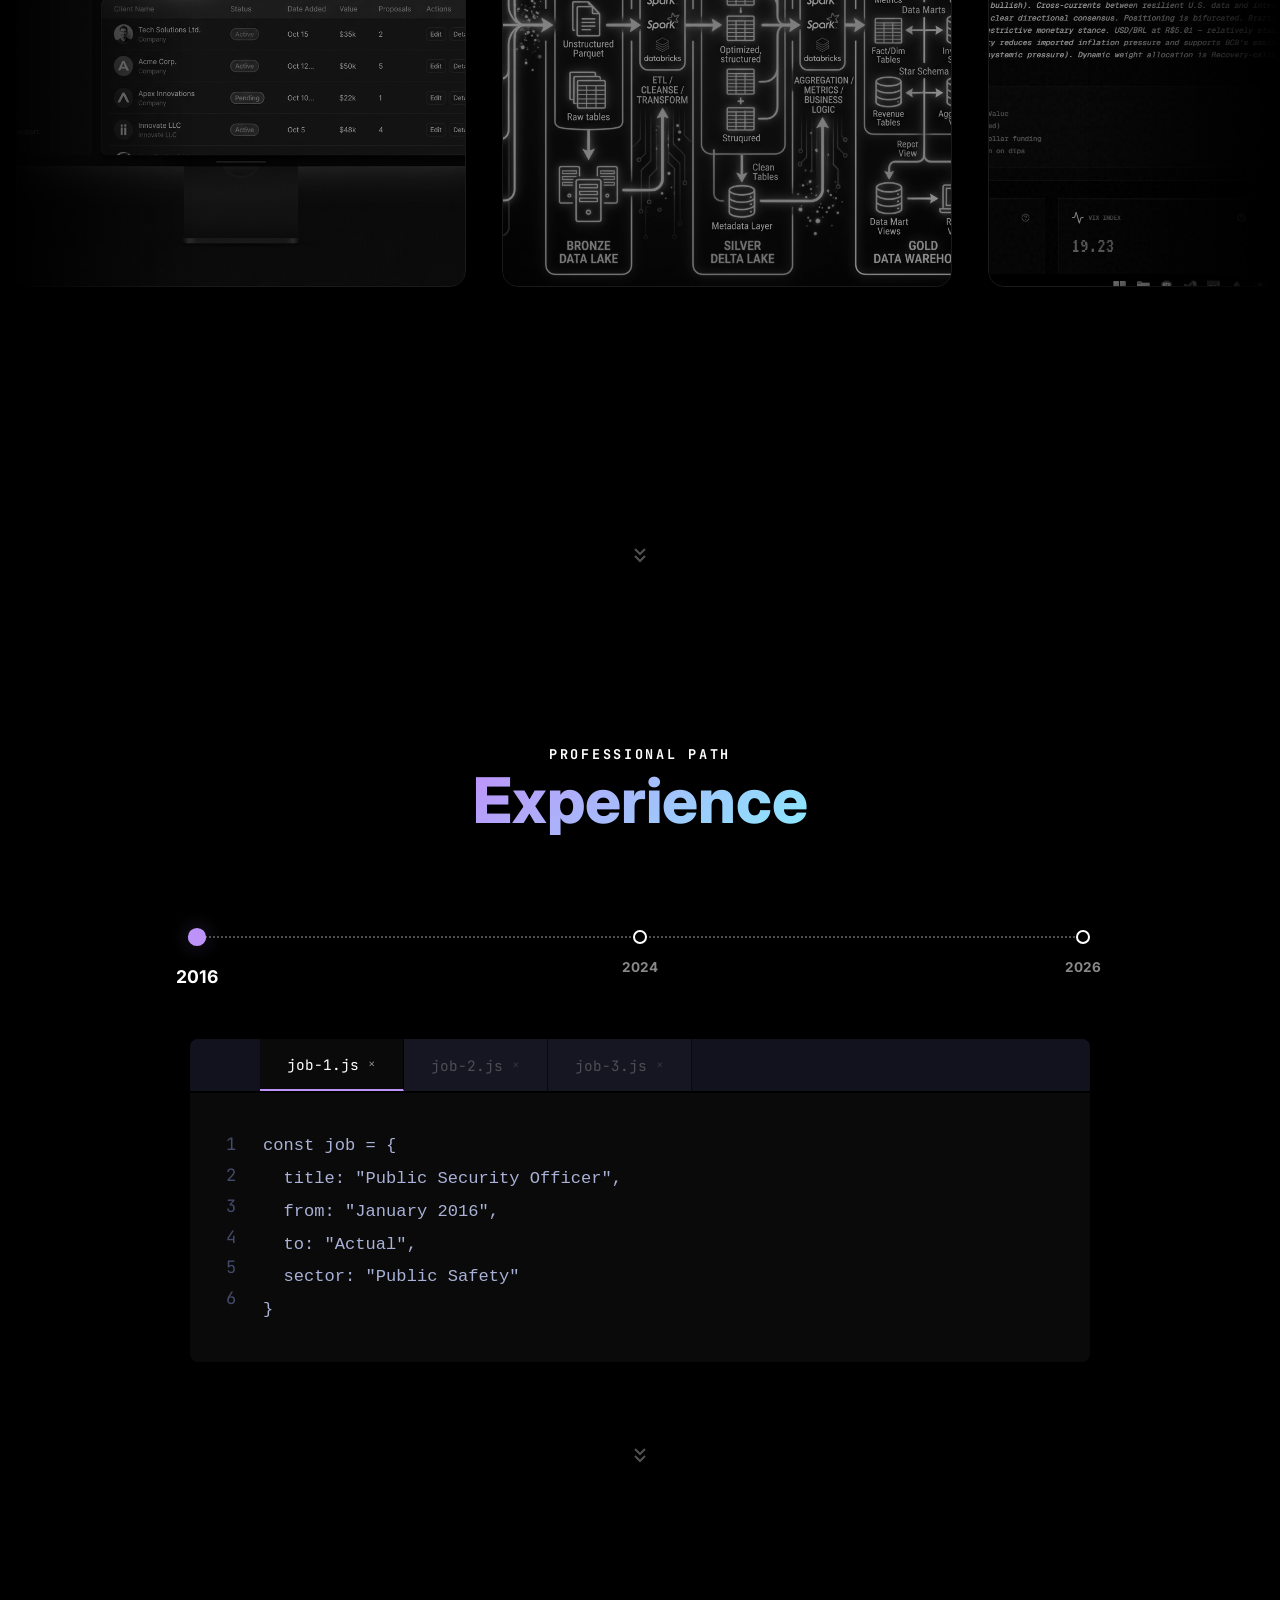
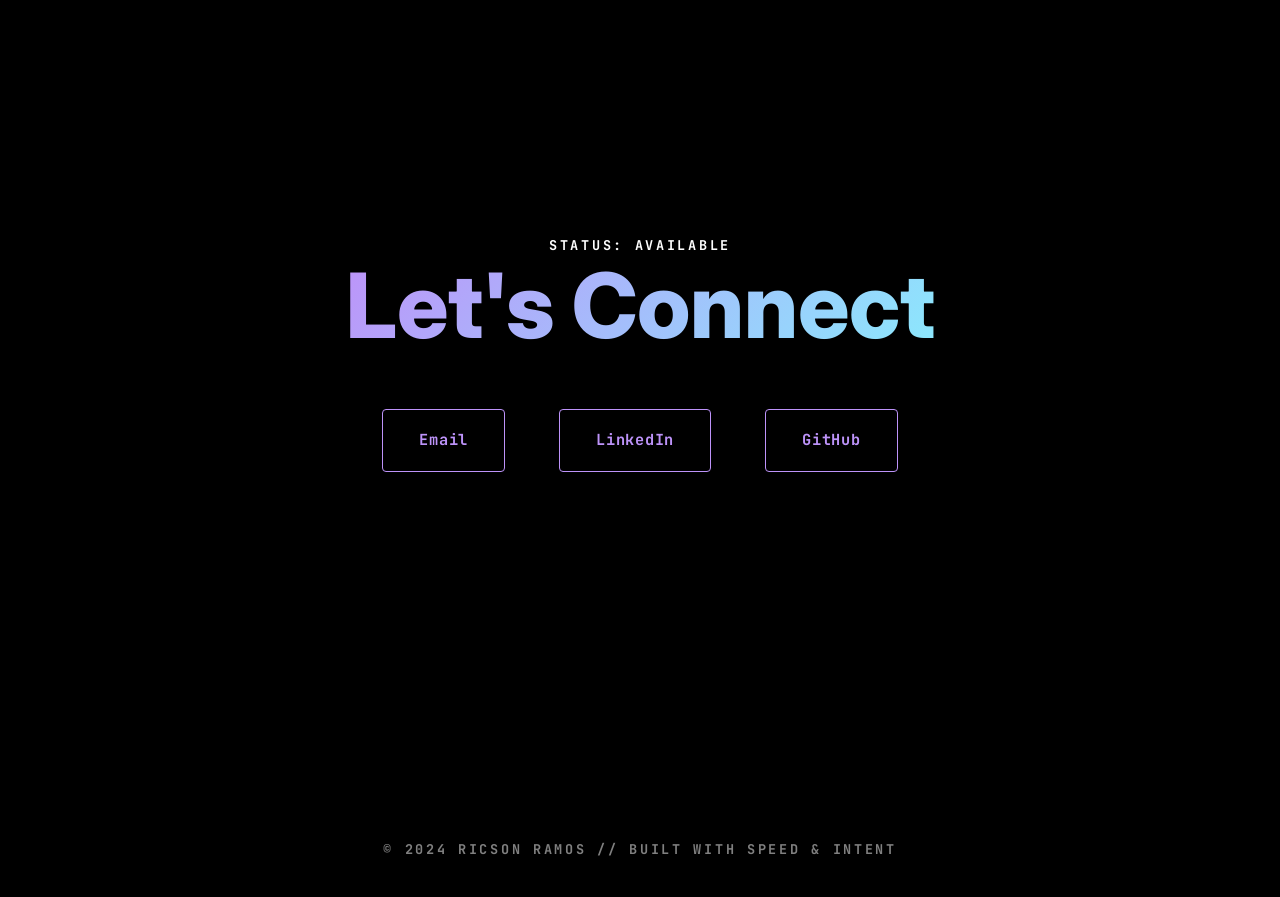
==== commit 65d15468: "add novos projetos e funcionalidades" ====
--- a/index.html
+++ b/index.html
@@ -99,8 +99,14 @@
                 </div>
             </div>
 
-            <div class="animated-gallery reveal">
-                <!-- Content Injected from projects.json -->
+            <div class="carousel-container reveal">
+                <div class="carousel-viewport">
+                    <div class="nav-trigger prev-trigger" aria-label="Previous"></div>
+                    <div class="nav-trigger next-trigger" aria-label="Next"></div>
+                    <div class="animated-gallery">
+                        <!-- Content Injected from data.js -->
+                    </div>
+                </div>
             </div>
 
             <div class="container" style="position: relative; height: 100px; margin-top: 10rem;">
@@ -160,7 +166,7 @@
     </main>
 
     <footer class="container text-center" style="padding: var(--space-lg) 0; opacity: 0.5;">
-        <p class="text-upper">© 2026 Ricson Ramos // Built with Speed & Intent</p>
+        <p class="text-upper">© 2024 Ricson Ramos // Built with Speed & Intent</p>
     </footer>
 
     <!-- CORE LOGIC / SCRIPTS -->
--- a/assets/css/main.css
+++ b/assets/css/main.css
@@ -461,25 +461,88 @@
     color: var(--color-green);
 }
 
-/* Animated flex Gallery (Netflix Style) */
+/* Carousel System */
+.carousel-container {
+    position: relative;
+    width: 100%;
+    display: flex;
+    align-items: center;
+    padding: 0; /* Removed side padding for edge-to-edge feel */
+}
+
+.carousel-viewport {
+    flex: 1;
+    overflow: hidden;
+    position: relative;
+    padding: 2rem 0;
+}
+
+/* Netflix-style Silhouette/Blur Edges */
+.carousel-viewport::before,
+.carousel-viewport::after {
+    content: '';
+    position: absolute;
+    top: 0;
+    bottom: 0;
+    width: 15%; /* Adjust width of the shadow area */
+    z-index: 5;
+    pointer-events: none;
+    transition: opacity 0.3s;
+}
+
+.carousel-viewport::before {
+    left: 0;
+    background: linear-gradient(to right, var(--color-bg) 0%, transparent 100%);
+}
+
+.carousel-viewport::after {
+    right: 0;
+    background: linear-gradient(to left, var(--color-bg) 0%, transparent 100%);
+}
+
+/* Invisible Nav Triggers */
+.nav-trigger {
+    position: absolute;
+    top: 0;
+    bottom: 0;
+    width: 15%;
+    z-index: 10;
+    cursor: pointer;
+}
+
+.prev-trigger { left: 0; }
+.next-trigger { right: 0; }
+
 .animated-gallery {
     display: flex;
-    gap: 1rem;
-    height: 600px;
-    width: 100%;
-    margin-top: var(--space-lg);
-    padding: 0 4rem;
-}
-
+    gap: 2rem;
+    width: max-content;
+    will-change: transform;
+}
 
 .project-card {
-    flex: 1;
+    width: 450px;
+    height: 550px;
+    flex-shrink: 0;
     position: relative;
-    border-radius: 12px;
+    border-radius: 16px;
     overflow: hidden;
     cursor: pointer;
-    transition: flex 0.8s var(--transition-smooth), filter 0.4s;
+    transition: transform 0.5s var(--transition-smooth), box-shadow 0.5s;
     border: 1px solid rgba(255, 255, 255, 0.1);
+}
+
+.project-card:hover {
+    transform: translateY(-10px);
+    box-shadow: 0 20px 40px rgba(0, 0, 0, 0.6);
+    border-color: var(--color-accent);
+}
+
+@media (max-width: 768px) {
+    .project-card {
+        width: 300px;
+        height: 400px;
+    }
 }
 
 
@@ -510,19 +573,23 @@
     pointer-events: none;
 }
 
-.project-card:hover,
-.project-card.active {
-    flex: 4;
-}
-
-.project-card:hover img,
-.project-card.active img {
-    opacity: 0.8;
-}
-
 .project-card:hover .project-info,
 .project-card.active .project-info {
     opacity: 1;
+}
+
+/* Adjusted for carousel */
+.project-card img {
+    width: 100%;
+    height: 100%;
+    object-fit: cover;
+    transition: transform 0.8s var(--transition-smooth), filter 0.8s;
+    filter: grayscale(100%);
+}
+
+.project-card:hover img {
+    filter: grayscale(0%);
+    transform: scale(1.1);
 }
 
 .badges span {
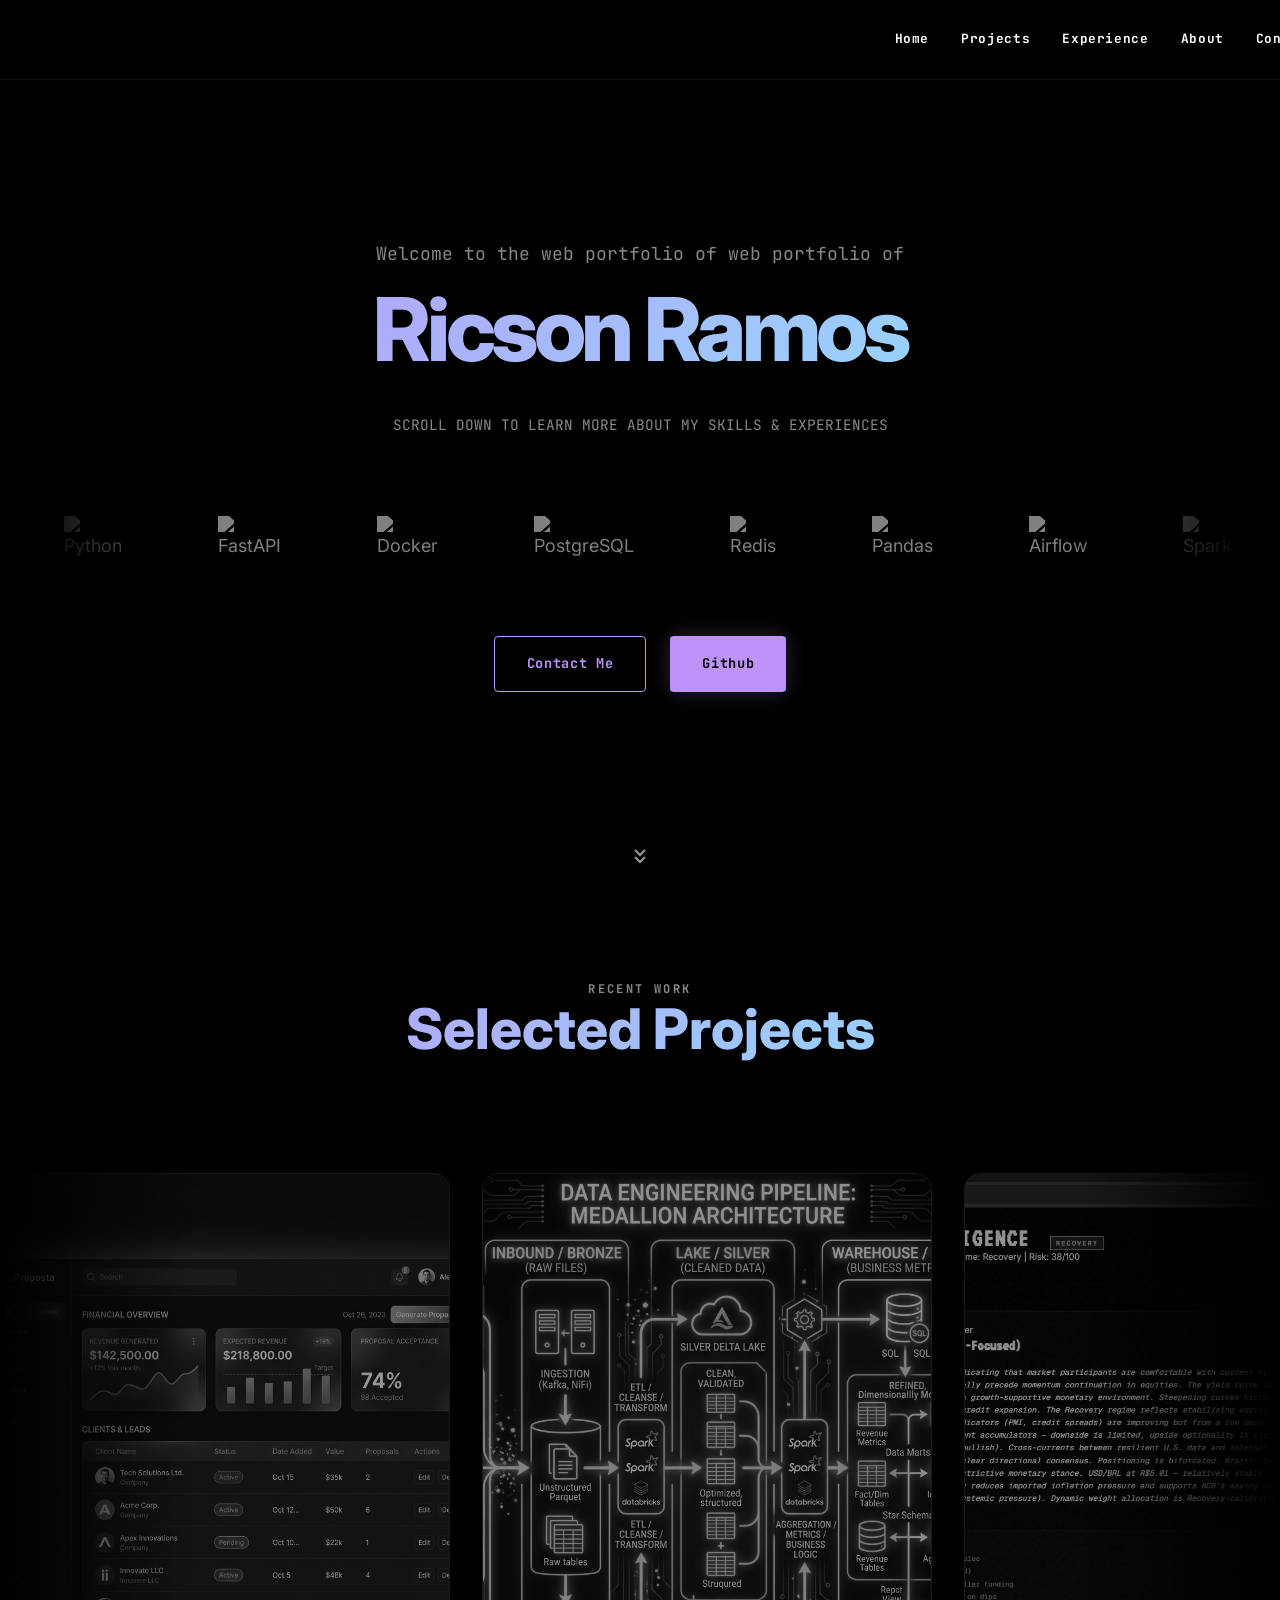
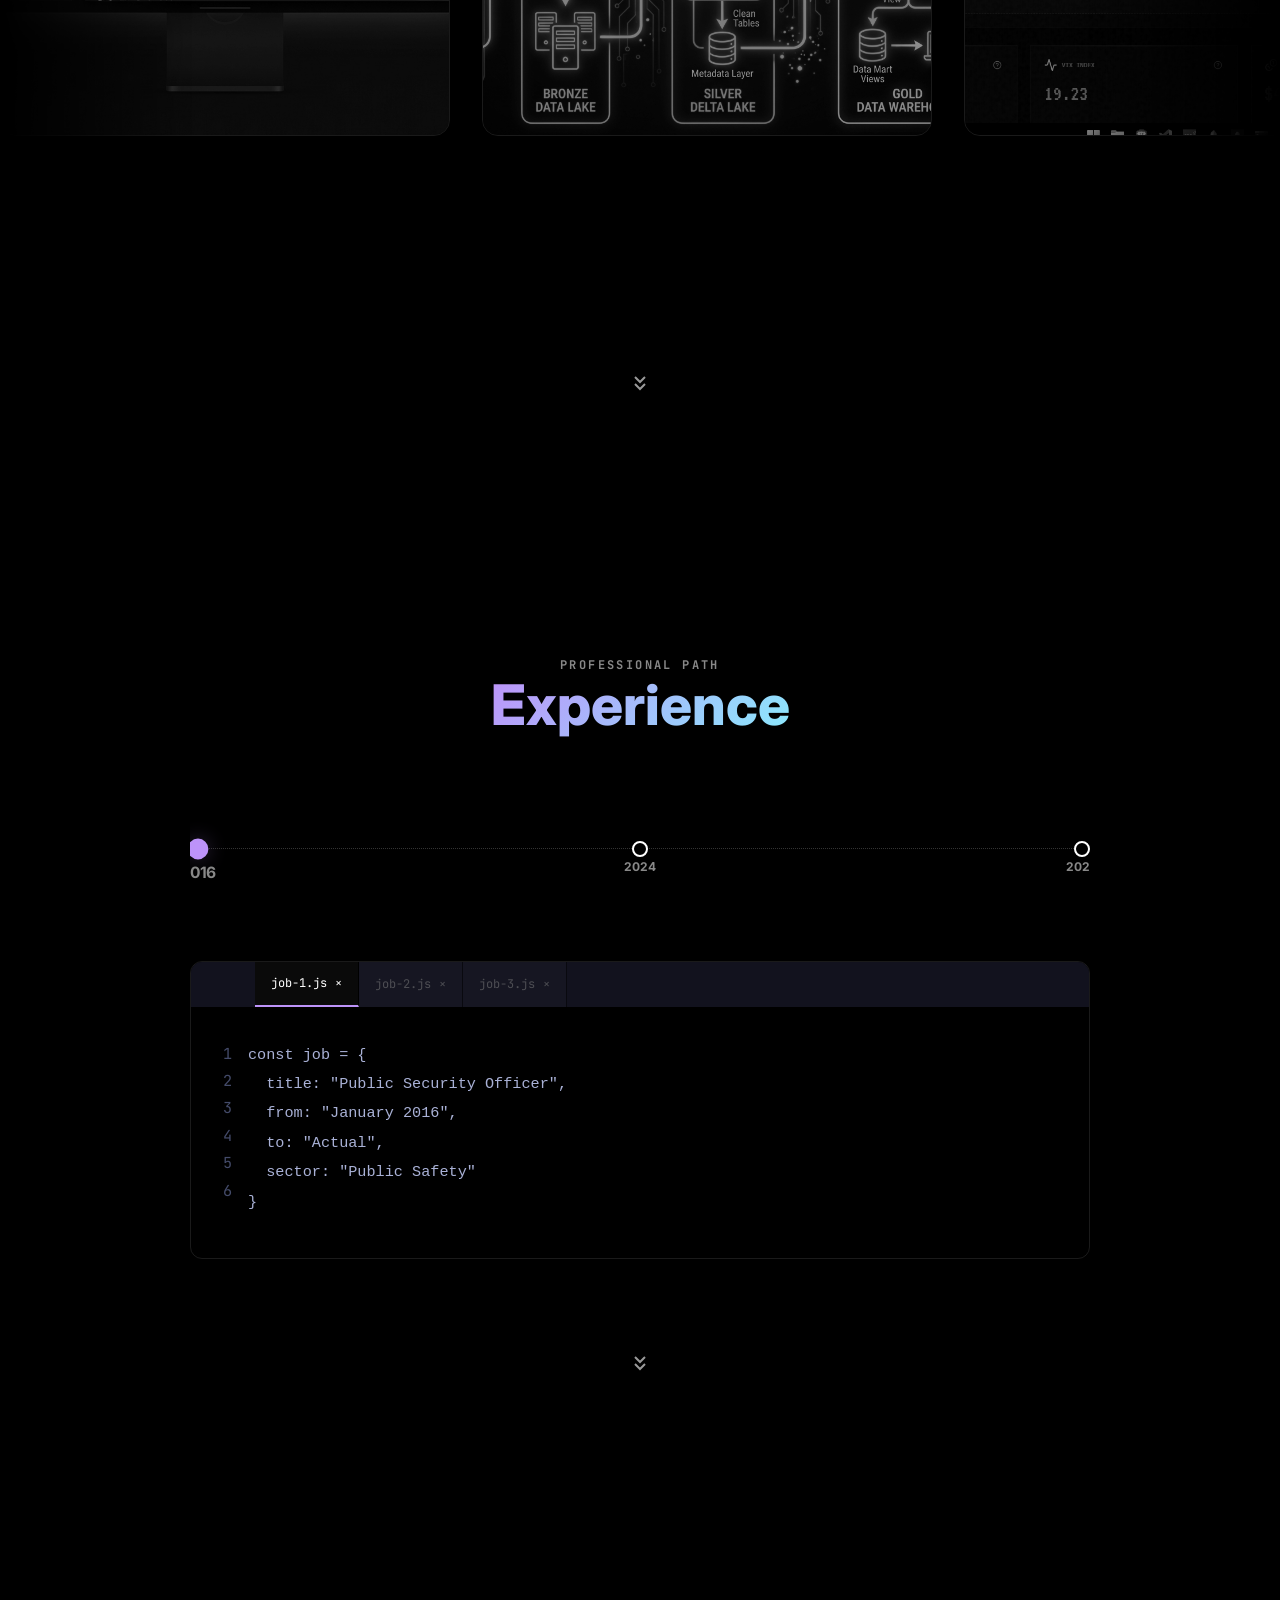
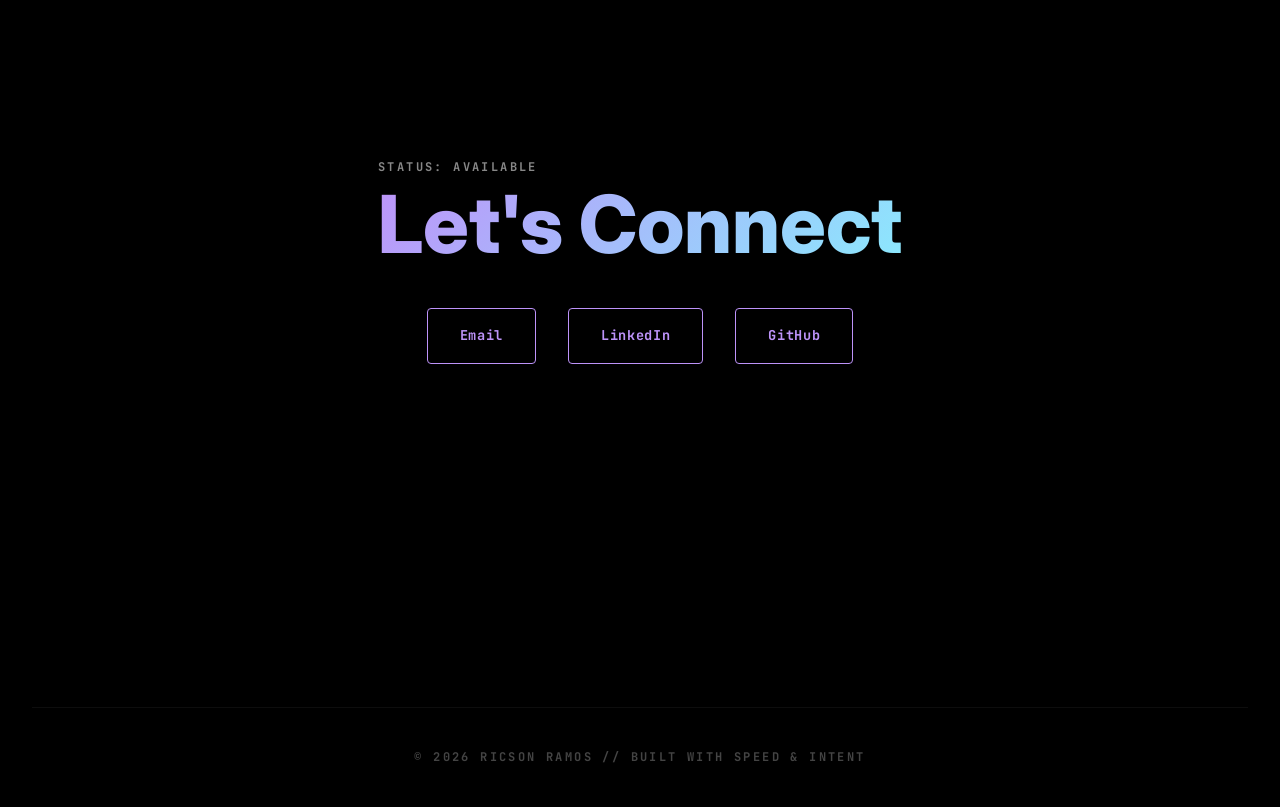
==== commit fc82a4e6: "Otimizado para mobile" ====
--- a/index.html
+++ b/index.html
@@ -5,12 +5,25 @@
     <meta charset="UTF-8">
     <meta name="viewport" content="width=device-width, initial-scale=1.0">
     <title>Ricson Ramos | Data Engineer Portfolio</title>
-    <meta name="description"
-        content="Engenheiro de Dados e Desenvolvedor Python. Automação, ETL e inteligência de dados com foco em performance.">
+    <meta name="description" content="Engenheiro de Dados e Desenvolvedor Python. Automação, ETL e inteligência de dados com foco em performance.">
+    <meta name="theme-color" content="#000000">
 
-    <!-- Dependencies -->
-    <link rel="preconnect" href="https://fonts.gstatic.com">
+    <!-- SEO & Social -->
+    <meta property="og:type" content="website">
+    <meta property="og:title" content="Ricson Ramos | Data Engineer Portfolio">
+    <meta property="og:description" content="Data Engineering, Python Automation, and ETL Specialist.">
+    <meta property="og:image" content="assets/images/og-preview.png">
+    <meta name="twitter:card" content="summary_large_image">
+    <meta name="twitter:title" content="Ricson Ramos | Data Engineer Portfolio">
+
+    <!-- Performance: Resource Hints -->
+    <link rel="preconnect" href="https://fonts.googleapis.com">
+    <link rel="preconnect" href="https://fonts.gstatic.com" crossorigin>
+    <link rel="preload" href="https://cdnjs.cloudflare.com/ajax/libs/gsap/3.12.2/gsap.min.js" as="script">
     <link rel="stylesheet" href="assets/css/main.css">
+
+    <!-- Critical CSS Fixes (Non-blocking font loading) -->
+    <link href="https://fonts.googleapis.com/css2?family=Inter:wght@300;400;500;700;800&family=JetBrains+Mono:wght@400;500&display=swap" rel="stylesheet" media="print" onload="this.media='all'">
 </head>
 
 
@@ -22,15 +35,15 @@
 
 
             <div class="logo">
-                <a href="index.html" style="text-decoration: none; color: inherit;">
+                <a href="index.html" class="u-block">
                     <!-- Injected by core.js -->
                 </a>
             </div>
             <nav id="main-nav">
-                <button id="nav-toggle" aria-label="Menu" aria-expanded="false">
+                <button id="nav-toggle" aria-label="Menu" aria-expanded="false" aria-controls="nav-list">
                     <span></span><span></span><span></span>
                 </button>
-                <ul id="nav-list">
+                <ul id="nav-list" role="dialog" aria-modal="true" aria-label="Menu de Navegação">
                     <li class="nav-item active"><a href="#hero" data-section="hero">Home</a></li>
                     <li class="nav-item"><a href="#projects" data-section="projects">Projects</a></li>
                     <li class="nav-item"><a href="#experience" data-section="experience">Experience</a></li>
@@ -43,16 +56,16 @@
 
     <main>
         <!-- Dynamic Hero Section -->
-        <section id="hero" class="container text-center">
-            <div class="reveal">
+        <section id="hero" class="hero-section">
+            <div class="container reveal">
                 <span class="hero-prefix"><!-- Injected --></span>
-                <h1 style="font-size: 5.5rem; letter-spacing: -3px; margin-bottom: 2rem;">
+                <h1 class="hero-title">
                     <!-- Injected -->
                 </h1>
 
                 <p class="hero-instruction"><!-- Injected --></p>
 
-                <!-- Technology Marquee (Kept static for layout stability) -->
+                <!-- Technology Marquee -->
                 <div class="marquee-container">
                     <div class="marquee-content">
                         <img src="https://cdn.jsdelivr.net/npm/simple-icons@v11/icons/python.svg" alt="Python">
@@ -75,10 +88,9 @@
                     </div>
                 </div>
 
-                <div class="cta-group" style="margin-top: 4rem;">
+                <div class="cta-group">
                     <a href="#contact" class="btn outline-btn">Contact Me</a>
                     <a href="#" class="btn glow-btn" id="github-cta">Github</a>
-
                 </div>
             </div>
 
@@ -90,23 +102,23 @@
         </section>
 
         <!-- Dynamic Project Gallery -->
-        <section id="projects" class="section-padding" style="width: 100%; overflow-x: hidden;">
+        <section id="projects" class="section-padding u-w-full u-overflow-hidden">
             <div class="container">
-                <div class="section-header reveal" style="margin-bottom: var(--space-xl);">
-                    <span class="text-upper">Recent Work</span>
-                    <h2 style="font-size: 3.5rem;">Selected Projects</h2>
+                <div class="section-header reveal u-mb-xl u-text-center">
+                    <span class="text-upper u-block">Recent Work</span>
+                    <h2 class="u-fz-h2">Selected Projects</h2>
 
                 </div>
             </div>
 
             <div class="carousel-container reveal">
+                <button class="nav-trigger prev-trigger" aria-label="Anterior"></button>
                 <div class="carousel-viewport">
-                    <div class="nav-trigger prev-trigger" aria-label="Previous"></div>
-                    <div class="nav-trigger next-trigger" aria-label="Next"></div>
                     <div class="animated-gallery">
                         <!-- Content Injected from data.js -->
                     </div>
                 </div>
+                <button class="nav-trigger next-trigger" aria-label="Próximo"></button>
             </div>
 
             <div class="container" style="position: relative; height: 100px; margin-top: 10rem;">
@@ -121,9 +133,9 @@
 
         <!-- Dynamic Experience Section -->
         <section id="experience" class="container section-padding">
-            <div class="section-header reveal" style="margin-bottom: var(--space-xl);">
-                <span class="text-upper">Professional Path</span>
-                <h2 style="font-size: 3.5rem;">Experience</h2>
+            <div class="section-header reveal u-mb-xl u-text-center">
+                <span class="text-upper u-block">Professional Path</span>
+                <h2 class="u-fz-h2">Experience</h2>
             </div>
 
             <div class="experience-container reveal">
@@ -131,7 +143,7 @@
                 <div class="timeline-h"></div>
 
                 <!-- Interactive IDE Window -->
-                <div class="ide-window" style="margin-top: 2rem;">
+                <div class="ide-window u-mt-auto">
                     <div class="ide-tab-bar">
                         <!-- Tabs Injected -->
                     </div>
@@ -148,15 +160,15 @@
                 </svg>
             </div>
         </section>
-        
+
         </section>
 
         <!-- Dynamic Contact Section -->
         <section id="contact" class="container section-padding text-center">
             <div class="reveal">
                 <span class="text-upper">Status: Available</span>
-                <h2 style="font-size: 5rem; margin-bottom: 3rem;">Let's Connect</h2>
-                <div class="contact-links" style="display: flex; gap: 3rem; justify-content: center;">
+                <h2 class="u-fz-h1 u-mb-xl">Let's Connect</h2>
+                <div class="contact-links u-flex u-justify-center u-gap-3">
                     <!-- Links Injected -->
                 </div>
 
@@ -165,8 +177,8 @@
         </section>
     </main>
 
-    <footer class="container text-center" style="padding: var(--space-lg) 0; opacity: 0.5;">
-        <p class="text-upper">© 2024 Ricson Ramos // Built with Speed & Intent</p>
+    <footer class="container u-text-center u-py-lg u-opacity-50">
+        <p class="text-upper">© 2026 Ricson Ramos // Built with Speed & Intent</p>
     </footer>
 
     <!-- CORE LOGIC / SCRIPTS -->
--- a/assets/css/main.css
+++ b/assets/css/main.css
@@ -1,161 +1,362 @@
 @import url('https://fonts.googleapis.com/css2?family=Inter:wght@300;400;500;700;800&family=JetBrains+Mono:wght@400;500&display=swap');
 
-:root {
-    --color-bg: #000000;
-    --color-bg-alt: #0a0a0a;
-    --color-text: #ffffff;
-    --color-text-dim: #888888;
-    --color-accent: #bd93f9;
-    --color-accent-2: #8be9fd;
-    --gradient-accent: linear-gradient(135deg, #bd93f9 0%, #8be9fd 100%);
-    --color-accent-glow: #bd93f940;
-
-    --font-sans: 'Inter', sans-serif;
-    --font-mono: 'JetBrains Mono', monospace;
-
-    --space-unit: 1rem;
-    --space-lg: 2rem;
-    --space-xl: 4rem;
-    --space-xxl: 8rem;
-    --transition-smooth: cubic-bezier(0.16, 1, 0.3, 1) 0.6s;
-
-    /* Z-Index Scale */
-    --z-nav: 1000;
-    --z-nav-overlay: 1100;
-    --z-nav-toggle: 1200;
-
-    --nav-height: 4.5rem;
-}
-
-
-* {
-    margin: 0;
-    padding: 0;
-    box-sizing: border-box;
-}
-
-html.snap-active {
-    scroll-snap-type: y mandatory;
-}
-
-.snap-active section {
-    scroll-snap-align: start;
-    scroll-snap-stop: always;
-}
-
-
-html {
-    scroll-behavior: smooth;
-    font-size: 18px;
-    background-color: var(--color-bg);
-}
-
-body {
-    background-color: var(--color-bg);
-    color: var(--color-text);
-    font-family: var(--font-sans);
-    line-height: 1.6;
-    overflow-x: hidden;
-}
-
-.snap-active section {
-    scroll-snap-align: start;
-}
-
-section {
-    min-height: 100vh;
-    display: flex;
-    flex-direction: column;
-    justify-content: center;
-    align-items: center;
-    text-align: center;
-    position: relative;
-    padding-top: calc(var(--space-xl) + var(--nav-height));
-}
-
-.container {
-    max-width: 1400px;
-    margin: 0 auto;
-    padding: 0 var(--space-lg);
-    width: 100%;
-}
-
-.grid {
-    display: grid;
-    grid-template-columns: repeat(12, 1fr);
-    gap: var(--space-lg);
-    width: 100%;
-    justify-items: center;
-    align-items: center;
-}
-
-/* Typography */
-h1,
-h2,
-h3 {
-    font-family: var(--font-sans);
-    font-weight: 800;
-    line-height: 1.1;
-    text-align: center;
-}
-
-h1,
-h2 {
-    background: var(--gradient-accent);
-    -webkit-background-clip: text;
-    -webkit-text-fill-color: transparent;
-    display: inline-block;
-}
-
-.hero-highlight {
-    background: var(--gradient-accent);
-    -webkit-background-clip: text;
-    -webkit-text-fill-color: transparent;
-}
-
-.text-upper {
-    font-family: var(--font-mono);
-    text-transform: uppercase;
-    letter-spacing: 0.2em;
-    font-size: 0.75rem;
-    font-weight: 700;
-    color: var(--color-text);
-    text-align: center;
-    display: block;
-}
-
-
-/* ============================================
-   NAVBAR SYSTEM
-   ============================================ */
-.navbar {
-    width: 100%;
-    z-index: var(--z-nav);
-    background: rgba(0, 0, 0, 0.8);
-    backdrop-filter: blur(15px);
-    transition: background 0.3s, padding 0.3s;
-    border-bottom: 1px solid rgba(255, 255, 255, 0.05);
-}
-
-.navbar--sticky {
-    position: sticky;
-    top: 0;
-    padding: 1.2rem 0;
-}
-
-.navbar--fixed {
-    position: fixed;
-    top: 0;
-    left: 0;
-    padding: 1rem 0;
-}
-
-.nav-wrapper {
-    display: flex;
-    justify-content: space-between;
-    align-items: center;
-}
-
+@layer base, components, utilities;
+
+@layer base {
+    :root {
+        /* Color Tokens - Semantic */
+        --ui-bg: #000000;
+        --ui-bg-alt: #0a0a0a;
+        --ui-text: #ffffff;
+        --ui-text-dim: #888888;
+        --ui-accent: #bd93f9;
+        --ui-accent-glow: #bd93f940;
+        --ui-border: rgba(255, 255, 255, 0.1);
+        --ui-gradient: linear-gradient(135deg, #bd93f9 0%, #8be9fd 100%);
+
+        --font-sans: 'Inter', system-ui, -apple-system, sans-serif;
+        --font-mono: 'JetBrains Mono', monospace;
+
+        /* Z-Index Scale */
+        --z-nav: 1000;
+        --z-nav-overlay: 1100;
+        --z-nav-toggle: 1200;
+
+        /* Fluid Tokens */
+        --space-unit: clamp(0.5rem, 2vw, 1rem);
+        --space-lg: clamp(1.5rem, 4vw, 2.5rem);
+        --space-xl: clamp(3rem, 8vw, 5rem);
+        
+        --fz-base: clamp(1rem, 1vw + 0.5rem, 1.125rem);
+        --fz-h1: clamp(2.5rem, 10vw, 5.5rem);
+        --fz-h2: clamp(1.75rem, 6vw, 3.5rem);
+
+        --ease-out: cubic-bezier(0.16, 1, 0.3, 1);
+        --transition: 0.6s var(--ease-out);
+
+        --nav-height: clamp(4rem, 8vw, 5rem);
+    }
+
+    :where(*) {
+        margin: 0;
+        padding: 0;
+        box-sizing: border-box;
+        -webkit-font-smoothing: antialiased;
+        -moz-osx-font-smoothing: grayscale;
+    }
+
+    :where(html) {
+        scroll-behavior: smooth;
+        background-color: var(--ui-bg);
+    }
+
+    @media (prefers-reduced-motion: reduce) {
+        :where(*) {
+            animation-duration: 0.01ms !important;
+            animation-iteration-count: 1 !important;
+            transition-duration: 0.01ms !important;
+            scroll-behavior: auto !important;
+        }
+    }
+
+    body {
+        background-color: var(--ui-bg);
+        color: var(--ui-text);
+        font-family: var(--font-sans);
+        font-size: var(--fz-base);
+        line-height: 1.6;
+        overflow-x: hidden;
+        width: 100%;
+    }
+
+    :focus-visible {
+        outline: 2px solid var(--ui-accent);
+        outline-offset: 4px;
+    }
+}
+
+@layer components {
+    section {
+        min-height: 100dvh;
+        display: flex;
+        flex-direction: column;
+        justify-content: center;
+        align-items: center;
+        position: relative;
+        padding: var(--space-xl) 0;
+    }
+
+    .container {
+        width: min(100% - 2rem, 1400px);
+        margin-inline: auto;
+    }
+
+    /* Typography */
+    h1 { font-size: var(--fz-h1); }
+    h2 { font-size: var(--fz-h2); }
+    h3 { font-size: var(--fz-base); }
+
+    h1, h2, h3 {
+        font-family: var(--font-sans);
+        font-weight: 800;
+        line-height: 1.1;
+        text-align: center;
+        background: var(--ui-gradient);
+        -webkit-background-clip: text;
+        -webkit-text-fill-color: transparent;
+    }
+
+    .text-upper {
+        font-family: var(--font-mono);
+        text-transform: uppercase;
+        letter-spacing: 0.2em;
+        font-size: 0.75rem;
+        font-weight: 700;
+        color: var(--ui-text-dim);
+    }
+
+    /* Hero Section */
+    .hero-section {
+        padding-top: calc(var(--nav-height) + 2rem);
+        text-align: center;
+        overflow: hidden;
+    }
+
+    .hero-title {
+        font-size: var(--fz-h1);
+        letter-spacing: -0.05em;
+        margin-bottom: var(--space-lg);
+        line-height: 1;
+    }
+
+    .hero-prefix {
+        display: block;
+        margin-bottom: 1rem;
+        color: var(--ui-text-dim);
+        font-family: var(--font-mono);
+    }
+
+    .hero-instruction {
+        font-size: clamp(0.7rem, 2vw, 0.9rem);
+        color: var(--ui-text-dim);
+        margin-top: var(--space-lg);
+        font-family: var(--font-mono);
+    }
+
+    .cta-group {
+        display: flex;
+        flex-wrap: wrap;
+        gap: 1.5rem;
+        justify-content: center;
+        margin-top: var(--space-xl);
+    }
+
+    /* Navbar */
+    .navbar {
+        width: 100%;
+        position: fixed;
+        top: 0;
+        left: 0;
+        z-index: var(--z-nav);
+        background: rgba(0, 0, 0, 0.85);
+        backdrop-filter: blur(15px);
+        border-bottom: 1px solid rgba(255, 255, 255, 0.05);
+        height: var(--nav-height);
+        display: flex;
+        align-items: center;
+    }
+
+    .nav-wrapper {
+        display: flex;
+        justify-content: space-between;
+        align-items: center;
+        width: 100%;
+        padding-inline: var(--space-unit);
+    }
+
+    #nav-toggle {
+        display: flex;
+        flex-direction: column;
+        gap: 5px;
+        background: none;
+        border: none;
+        cursor: pointer;
+        z-index: var(--z-nav-toggle);
+    }
+
+    #nav-toggle span {
+        display: block;
+        width: 24px;
+        height: 2px;
+        background: var(--ui-text);
+        border-radius: 2px;
+        transition: transform 0.3s, opacity 0.3s;
+    }
+
+    #nav-toggle.open span:nth-child(1) { transform: translateY(7px) rotate(45deg); }
+    #nav-toggle.open span:nth-child(2) { opacity: 0; }
+    #nav-toggle.open span:nth-child(3) { transform: translateY(-7px) rotate(-45deg); }
+
+    #nav-list {
+        position: fixed;
+        inset: 0 0 0 20%;
+        background: var(--ui-bg-alt);
+        flex-direction: column;
+        justify-content: center;
+        align-items: center;
+        gap: 2.5rem;
+        transform: translateX(100%);
+        transition: transform 0.5s var(--transition);
+        display: flex;
+        list-style: none;
+        z-index: var(--z-nav-overlay);
+        overscroll-behavior: contain;
+    }
+
+    #nav-list.open {
+        transform: translateX(0);
+        box-shadow: -20px 0 50px rgba(0,0,0,0.5);
+    }
+
+    .active-element {
+        display: none;
+    }
+
+    @media (min-width: 1024px) {
+        #nav-toggle { display: none; }
+        #nav-list {
+            position: static;
+            width: auto;
+            height: auto;
+            background: transparent;
+            flex-direction: row;
+            transform: none;
+            gap: 3rem;
+            z-index: auto;
+        }
+        .active-element {
+            display: block;
+            position: absolute;
+            bottom: 0;
+            height: 2px;
+            background: var(--ui-accent);
+            box-shadow: 0 0 10px var(--ui-accent-glow);
+            z-index: 1;
+        }
+    }
+
+    /* Project Carousel */
+    .project-card {
+        width: clamp(280px, 80vw, 450px);
+        aspect-ratio: 4/5;
+        flex-shrink: 0;
+        position: relative;
+        border-radius: 16px;
+        overflow: hidden;
+        cursor: pointer;
+        transition: transform 0.5s var(--ease-out), box-shadow 0.5s;
+        border: 1px solid var(--ui-border);
+        touch-action: pan-y; /* Prevent accidental scroll */
+    }
+
+    .project-card img {
+        width: 100%;
+        height: 100%;
+        object-fit: cover;
+        filter: grayscale(100%);
+        transition: filter 0.5s var(--ease-out), transform 0.5s var(--ease-out);
+    }
+
+    .project-card:hover img {
+        filter: grayscale(0%);
+        transform: scale(1.05);
+    }
+
+    .project-info {
+        position: absolute;
+        inset: 0;
+        background: linear-gradient(to top, rgba(0,0,0,0.9) 0%, transparent 70%);
+        padding: 2rem;
+        display: flex;
+        flex-direction: column;
+        justify-content: flex-end;
+        opacity: 0;
+        transition: opacity 0.4s var(--ease-out);
+    }
+
+    .project-card:hover .project-info {
+        opacity: 1;
+    }
+
+    .project-cta {
+        display: inline-block;
+        margin-top: 1rem;
+        font-size: 0.75rem;
+        font-weight: 700;
+        font-family: var(--font-mono);
+        letter-spacing: 0.15em;
+        color: var(--ui-accent);
+        text-transform: uppercase;
+        border-bottom: 1px solid var(--ui-accent);
+        padding-bottom: 2px;
+        opacity: 0;
+        transform: translateY(8px);
+        transition: opacity 0.3s 0.3s, transform 0.3s 0.3s;
+    }
+
+    .project-card:hover .project-cta {
+        opacity: 1;
+        transform: translateY(0);
+    }
+
+    .btn {
+        font-family: var(--font-mono);
+        padding: 1rem 2rem;
+        border-radius: 4px;
+        font-weight: 700;
+        font-size: 0.85rem;
+        letter-spacing: 0.05em;
+        text-decoration: none;
+        transition: all 0.3s var(--ease-out);
+        display: inline-flex;
+        align-items: center;
+        justify-content: center;
+        min-height: 48px;
+    }
+
+    .glow-btn {
+        background: var(--ui-accent);
+        color: var(--ui-bg);
+        box-shadow: 0 0 20px var(--ui-accent-glow);
+    }
+
+    .outline-btn {
+        border: 1px solid var(--ui-accent);
+        color: var(--ui-accent);
+    }
+
+    .outline-btn:hover {
+        background: var(--ui-accent);
+        color: var(--ui-bg);
+    }
+}
+
+@layer utilities {
+    .u-w-full { width: 100%; }
+    .u-overflow-hidden { overflow: hidden; }
+    .u-mb-xl { margin-bottom: var(--space-xl); }
+    .u-text-center { text-align: center; }
+    .u-block { display: block; }
+    .u-flex { display: flex; }
+    .u-gap-3 { gap: 3rem; }
+    .u-justify-center { justify-content: center; }
+    .u-opacity-50 { opacity: 0.5; }
+    .u-py-lg { padding-block: var(--space-lg); }
+    .u-relative { position: relative; }
+    .u-mt-auto { margin-top: auto; }
+    .u-fz-h1 { font-size: var(--fz-h1); }
+    .u-fz-h2 { font-size: var(--fz-h2); }
+}
 
 /* --- 11. UFO ABDUCTION ANIMATION (EXACT EXAMPLE 8) --- */
 .ufo-abduction-container {
@@ -467,7 +668,7 @@
     width: 100%;
     display: flex;
     align-items: center;
-    padding: 0; /* Removed side padding for edge-to-edge feel */
+    padding: 0;
 }
 
 .carousel-viewport {
@@ -482,8 +683,7 @@
 .carousel-viewport::after {
     content: '';
     position: absolute;
-    top: 0;
-    bottom: 0;
+    inset-block: 0;
     width: 15%; /* Adjust width of the shadow area */
     z-index: 5;
     pointer-events: none;
@@ -492,22 +692,30 @@
 
 .carousel-viewport::before {
     left: 0;
-    background: linear-gradient(to right, var(--color-bg) 0%, transparent 100%);
+    background: linear-gradient(to right, var(--ui-bg) 0%, transparent 100%);
 }
 
 .carousel-viewport::after {
     right: 0;
-    background: linear-gradient(to left, var(--color-bg) 0%, transparent 100%);
-}
-
-/* Invisible Nav Triggers */
+    background: linear-gradient(to left, var(--ui-bg) 0%, transparent 100%);
+}
+
+/* Nav Triggers (A11Y Buttons) */
 .nav-trigger {
     position: absolute;
-    top: 0;
-    bottom: 0;
+    inset-block: 0;
     width: 15%;
     z-index: 10;
     cursor: pointer;
+    background: transparent;
+    border: none;
+    padding: 0;
+    appearance: none;
+    transition: background 0.3s;
+}
+
+.nav-trigger:hover {
+    background: rgba(255, 255, 255, 0.03);
 }
 
 .prev-trigger { left: 0; }
@@ -521,8 +729,8 @@
 }
 
 .project-card {
-    width: 450px;
-    height: 550px;
+    width: clamp(280px, 80vw, 450px);
+    aspect-ratio: 4/5;
     flex-shrink: 0;
     position: relative;
     border-radius: 16px;
@@ -579,22 +787,23 @@
 }
 
 /* Adjusted for carousel */
-.project-card img {
-    width: 100%;
-    height: 100%;
-    object-fit: cover;
-    transition: transform 0.8s var(--transition-smooth), filter 0.8s;
-    filter: grayscale(100%);
-}
-
-.project-card:hover img {
-    filter: grayscale(0%);
-    transform: scale(1.1);
+    inset: 0;
+    background: linear-gradient(to top, rgba(0,0,0,0.9) 0%, transparent 70%);
+    padding: 2rem;
+    display: flex;
+    flex-direction: column;
+    justify-content: flex-end;
+    opacity: 0;
+    transition: opacity 0.4s var(--ease-out);
+}
+
+.project-card:hover .project-info {
+    opacity: 1;
 }
 
 .badges span {
-    background: var(--color-accent);
-    color: var(--color-bg);
+    background: var(--ui-accent);
+    color: var(--ui-bg);
     font-size: 0.7rem;
     font-weight: 700;
     padding: 0.2rem 0.6rem;
@@ -609,17 +818,16 @@
     font-weight: 700;
     font-family: var(--font-mono);
     letter-spacing: 0.15em;
-    color: var(--color-accent-2);
+    color: var(--ui-accent);
     text-transform: uppercase;
-    border-bottom: 1px solid var(--color-accent-2);
+    border-bottom: 1px solid var(--ui-accent);
     padding-bottom: 2px;
     opacity: 0;
     transform: translateY(8px);
     transition: opacity 0.3s 0.3s, transform 0.3s 0.3s;
 }
 
-.project-card:hover .project-cta,
-.project-card.active .project-cta {
+.project-card:hover .project-cta {
     opacity: 1;
     transform: translateY(0);
 }
@@ -645,24 +853,28 @@
     font-size: 0.85rem;
     letter-spacing: 0.05em;
     text-decoration: none;
-    transition: all 0.3s;
+    transition: all 0.3s var(--ease-out);
+    display: inline-flex;
+    align-items: center;
+    justify-content: center;
+    min-height: 48px;
 }
 
 
 .glow-btn {
-    background: var(--color-accent);
-    color: var(--color-bg);
-    box-shadow: 0 0 20px var(--color-accent-glow);
+    background: var(--ui-accent);
+    color: var(--ui-bg);
+    box-shadow: 0 0 20px var(--ui-accent-glow);
 }
 
 .outline-btn {
-    border: 1px solid var(--color-accent);
-    color: var(--color-accent);
+    border: 1px solid var(--ui-accent);
+    color: var(--ui-accent);
 }
 
 .outline-btn:hover {
-    background: var(--color-accent);
-    color: var(--color-bg);
+    background: var(--ui-accent);
+    color: var(--ui-bg);
 }
 
 .cta-group {
@@ -712,87 +924,100 @@
 .experience-container {
     width: 100%;
     max-width: 900px;
-    margin: 0 auto;
+    margin-inline: auto;
 }
 
 .timeline-h {
     position: relative;
     width: 100%;
-    height: 60px;
+    height: clamp(3rem, 10vw, 4rem);
     display: flex;
     justify-content: space-between;
     align-items: center;
     margin-bottom: var(--space-xl);
-}
+    overflow-x: auto;
+    scrollbar-width: none;
+}
+
+.timeline-h::-webkit-scrollbar { display: none; }
 
 .timeline-h::before {
     content: '';
     position: absolute;
-    left: 0;
-    right: 0;
+    inset-inline: 0;
     top: 50%;
-    height: 0;
-
-    border-top: 2px dotted rgba(255, 255, 255, 0.3);
-    /* Dotted white line */
+    height: 1px;
+    border-top: 1px dotted rgba(255, 255, 255, 0.2);
     transform: translateY(-50%);
     z-index: 1;
 }
 
 .timeline-dot-h {
-    width: 14px;
-    height: 14px;
-    background: var(--color-bg);
+    width: clamp(0.75rem, 2vw, 1rem);
+    aspect-ratio: 1;
+    background: var(--ui-bg);
     border: 2px solid #ffffff;
-    /* Pure white border */
     border-radius: 50%;
     position: relative;
     z-index: 2;
     cursor: pointer;
-    transition: all 0.3s;
+    transition: all 0.3s var(--ease-out);
+    flex-shrink: 0;
 }
 
 .timeline-dot-h.active {
-    border-color: var(--color-accent);
-    background: var(--color-accent);
-    box-shadow: 0 0 15px var(--color-accent-glow);
+    border-color: var(--ui-accent);
+    background: var(--ui-accent);
+    box-shadow: 0 0 15px var(--ui-accent-glow);
     transform: scale(1.3);
 }
 
 .timeline-dot-h::after {
     content: attr(data-year);
     position: absolute;
-    top: 25px;
+    top: 120%;
     left: 50%;
     transform: translateX(-50%);
     font-size: 0.75rem;
-    color: var(--color-text-dim);
+    color: var(--ui-text-dim);
     font-weight: 700;
 }
 
-.timeline-dot-h.active::after {
-    color: var(--color-text);
-}
-
 /* Tabbed IDE */
+.ide-window {
+    background: var(--color-bg-alt);
+    border-radius: 12px;
+    border: 1px solid rgba(255, 255, 255, 0.1);
+    overflow: hidden;
+    box-shadow: 0 20px 50px rgba(0, 0, 0, 0.5);
+    width: 100%;
+}
+
 .ide-tab-bar {
     background: #12121e;
     display: flex;
-    padding-left: 1rem;
-    border-bottom: 2px solid #000;
+    padding-inline: 1rem;
+    border-bottom: 1px solid #000;
+    overflow-x: auto;
 }
 
 .window-controls {
-    display: flex;
-    gap: 8px;
-    margin-right: 2rem;
-    align-items: center;
+    display: none;
+}
+
+@media (min-width: 768px) {
+    .window-controls {
+        display: flex;
+        gap: 8px;
+        margin-right: 2rem;
+        align-items: center;
+    }
 }
 
 .ide-tab {
-    padding: 0.75rem 1.5rem;
-    font-size: 0.8rem;
-    color: var(--color-text-dim);
+    padding: 0.75rem 1rem;
+    font-size: 0.75rem;
+    color: var(--ui-text-dim);
     border-right: 1px solid #000;
     cursor: pointer;
     background: #1a1b26;
@@ -800,27 +1025,23 @@
     align-items: center;
     gap: 0.5rem;
     opacity: 0.5;
-    transition: all 0.3s;
+    transition: all 0.3s var(--ease-out);
+    white-space: nowrap;
 }
 
 .ide-tab.active {
-    background: var(--color-bg-alt);
-    color: var(--color-text);
+    background: var(--ui-bg-alt);
+    color: var(--ui-text);
     opacity: 1;
-    border-bottom: 2px solid var(--color-accent);
-}
-
-.ide-tab .close-icon {
-    font-size: 0.7rem;
-    opacity: 0.5;
+    border-bottom: 2px solid var(--ui-accent);
 }
 
 .ide-code-container {
-    padding: 2rem;
-    display: flex;
-    gap: 1.5rem;
+    padding: clamp(1rem, 5vw, 2rem);
+    display: flex;
+    gap: 1rem;
     font-family: var(--font-mono);
-    font-size: 0.95rem;
+    font-size: clamp(0.8rem, 2vw, 0.95rem);
     min-height: 250px;
     text-align: left;
 }
@@ -839,358 +1060,76 @@
     word-break: break-all;
 }
 
-/* Syntax Highlighting */
-#ide-content {
+/* Marquee Section */
+.marquee-container {
+    width: 100%;
+    overflow: hidden;
+    margin-block: var(--space-xl);
+    mask-image: linear-gradient(to right, transparent, black 15%, black 85%, transparent);
+}
+
+.marquee-content {
+    display: flex;
+    gap: clamp(2rem, 10vw, 6rem);
+    animation: marquee 30s linear infinite;
+    padding-inline: 2rem;
+}
+
+.marquee-content img {
+    height: clamp(24px, 5vw, 40px);
+    filter: brightness(0) invert(1);
+    opacity: 0.5;
     transition: opacity 0.3s;
 }
 
-.code-keyword {
-    color: #bb9af7;
-}
-
-.code-string {
-    color: #9ece6a;
-}
-
-.code-comment {
-    color: #565f89;
-    font-style: italic;
-}
-
-/* Marquee Animation */
-.marquee-container {
-    overflow: hidden;
-    white-space: nowrap;
-    position: relative;
-    width: 100%;
-    max-width: 1200px;
-    margin: var(--space-xl) auto;
-    padding: var(--space-md) 0;
-    display: flex;
-    align-items: center;
-    /* Edge Fading Mask - Smaller Blur */
-    -webkit-mask-image: linear-gradient(to right, transparent, black 5%, black 95%, transparent);
-    mask-image: linear-gradient(to right, transparent, black 5%, black 95%, transparent);
-}
-
-.marquee-content {
-    display: inline-flex;
-    animation: marquee 40s linear infinite;
-    gap: 6rem;
-    padding-left: 6rem;
-}
-
-.marquee-content img,
-.marquee-content svg {
-    height: 35px;
-    filter: brightness(0) invert(1);
-    transition: var(--transition-smooth);
-    opacity: 0.6;
-}
-
-.marquee-content img:hover,
-.marquee-content svg:hover {
-    filter: none;
+.marquee-content img:hover {
     opacity: 1;
 }
 
 @keyframes marquee {
-    0% {
-        transform: translateX(0);
-    }
-
-    100% {
-        transform: translateX(-50%);
-    }
-}
-
-/* Specific Hero Text */
-.hero-prefix {
-    font-family: var(--font-mono);
-    font-size: 0.95rem;
-    letter-spacing: 0.05em;
-    font-weight: 400;
-    color: var(--color-text);
-    margin-bottom: 0.5rem;
-    display: block;
-}
-
-
-.hero-highlight {
-    color: var(--color-accent);
-    text-shadow: 0 0 30px var(--color-accent-glow);
-}
-
-.hero-instruction {
-    font-family: var(--font-mono);
+    from { transform: translateX(0); }
+    to { transform: translateX(-50%); }
+}
+
+/* Contact Section */
+#contact h2 {
+    font-size: clamp(2.5rem, 12vw, 5rem);
+    margin-bottom: var(--space-lg);
+}
+
+.contact-links {
+    display: flex;
+    flex-wrap: wrap;
+    gap: 2rem;
+    justify-content: center;
+}
+
+/* Global Reveals & Helpers */
+.reveal {
+    opacity: 0;
+    transform: translateY(20px);
+    transition: opacity 0.8s, transform 0.8s var(--transition-smooth);
+}
+
+.reveal.active {
+    opacity: 1;
+    transform: translateY(0);
+}
+
+footer {
+    padding-block: var(--space-lg);
+    opacity: 0.5;
     font-size: 0.75rem;
-    font-weight: 700;
-    letter-spacing: 0.2rem;
-    color: var(--color-text-dim);
-    margin: var(--space-lg) 0;
-    text-transform: uppercase;
-}
-
-
-/* ============================================
-   HAMBURGER MENU
-   ============================================ */
-#nav-toggle {
-    display: none;
-    flex-direction: column;
-    justify-content: center;
-    align-items: center;
-    gap: 5px;
-    width: 36px;
-    height: 36px;
-    background: none;
-    border: none;
-    cursor: pointer;
-    padding: 4px;
-    z-index: var(--z-nav-toggle);
-}
-
-
-#nav-toggle span {
-    display: block;
-    width: 22px;
-    height: 2px;
-    background: var(--color-text);
-    border-radius: 2px;
-    transition: transform 0.3s, opacity 0.3s;
-    transform-origin: center;
-}
-
-#nav-toggle.open span:nth-child(1) {
-    transform: translateY(7px) rotate(45deg);
-}
-
-#nav-toggle.open span:nth-child(2) {
-    opacity: 0;
-}
-
-#nav-toggle.open span:nth-child(3) {
-    transform: translateY(-7px) rotate(-45deg);
-}
-
-/* ============================================
-   MOBILE BREAKPOINT — 768px
-   ============================================ */
-@media (max-width: 900px) {
-    html.snap-active {
-        scroll-snap-type: none;
-    }
-
-    section {
-        min-height: auto;
-        scroll-snap-align: none;
-        padding: 5rem 0 3rem;
-    }
-
-    /* --- HERO --- */
-    #hero h1 {
-        font-size: clamp(2.8rem, 10vw, 4.5rem) !important;
-        letter-spacing: -1px !important;
-    }
-
-    .hero-prefix {
-        font-size: 0.9rem;
-    }
-
-    .hero-instruction {
-        font-size: 0.65rem;
-        letter-spacing: 0.1rem;
-    }
-
-    .cta-group {
-        flex-direction: column !important;
-        align-items: center !important;
-        gap: 1rem !important;
-    }
-
-    /* --- NAV HAMBURGER --- */
-    #nav-toggle {
-        display: flex;
-    }
-
-
-    #nav-list {
-        display: none;
-        position: fixed;
-        top: 0;
-        left: 0;
-        width: 100%;
-        height: 100vh;
-        background: rgba(0, 0, 0, 0.97);
-        backdrop-filter: blur(20px);
-        flex-direction: column;
-        justify-content: center;
-        align-items: center;
-        gap: 2.5rem;
-        z-index: var(--z-nav-overlay);
-        list-style: none;
-        margin: 0;
-        padding: 0;
-    }
-
-    #nav-list.open {
-        display: flex;
-    }
-
-    #nav-list .nav-item a,
-    #nav-list .nav-item button {
-        font-size: 1.4rem;
-        font-weight: 700;
-        color: var(--color-text-dim);
-    }
-
-    #nav-list .nav-item.active a {
-        color: var(--color-text);
-    }
-
-    .active-element {
-        display: none;
-    }
-
-    /* --- PROJECTS GALLERY --- */
-    .animated-gallery {
-        flex-direction: column;
-        height: auto;
-        gap: 1rem;
-        padding: 0 var(--space-lg);
-    }
-
-
-    .project-card {
-        height: 220px;
-        flex: none !important;
-        width: 100%;
-    }
-
-    .project-info {
-        opacity: 1;
-    }
-
-    .project-cta {
-        opacity: 1;
-        transform: none;
-    }
-
-    .cta-group {
-        flex-direction: column;
-        gap: 1rem;
-        width: 100%;
-        max-width: 300px;
-        margin: 2rem auto 0;
-    }
-
-    .cta-group .btn {
-        width: 100%;
-        text-align: center;
-    }
-
-
-    .project-card img {
-        opacity: 0.7;
-    }
-
-    /* --- SECTION HEADERS --- */
-    .section-header h2 {
-        font-size: 2.2rem !important;
-    }
-
-    /* --- EXPERIENCE (TIMELINE + IDE) --- */
-    .experience-container {
-        max-width: 100%;
-    }
-
-    .timeline-h {
-        gap: 0;
-        overflow-x: auto;
-        padding-bottom: 1rem;
-    }
-
-
-    .timeline-dot-h {
-        min-width: 14px;
-    }
-
-    .ide-code-container {
-        flex-direction: column;
-        font-size: 0.8rem;
-        padding: 1rem;
-    }
-
-    .ide-tab {
-        padding: 0.5rem 0.75rem;
-        font-size: 0.7rem;
-    }
-
-    .ide-tab-bar {
-        flex-wrap: wrap;
-        padding-left: 0.5rem;
-    }
-
-    /* --- CONTACT --- */
-    .contact-links {
-        flex-direction: column !important;
-        gap: 1rem !important;
-        align-items: center !important;
-    }
-
-    #contact h2 {
-        font-size: 2.5rem !important;
-    }
-
-    /* --- MARQUEE --- */
-    .marquee-container {
-        max-width: 100%;
-    }
-
-    /* --- FOOTER --- */
-    footer {
-        padding: 1.5rem 0 !important;
-    }
-
-    /* --- STICKY NAV HEIGHT --- */
-    .sticky-nav {
-        padding: 0.6rem 0;
-    }
-}
-
-/* ============================================
-   SMALL PHONES — 480px
-   ============================================ */
-@media (max-width: 480px) {
-    html {
-        font-size: 15px;
-    }
-
+    border-top: 1px solid var(--ui-border);
+}
+
+/* Progressive Enhancements */
+@media (min-width: 768px) {
     .container {
-        padding: 0 1rem;
-    }
-
-    #hero h1 {
-        font-size: clamp(2.2rem, 12vw, 3rem) !important;
-    }
-
-    .hero-prefix {
-        font-size: 0.8rem;
-    }
-
-    section {
-        min-height: 100vh;
-        display: flex;
-        flex-direction: column;
-        justify-content: center;
-        padding: 5rem 0; /* Padding for nav/mobile notch */
-    }
-
-    #projects {
-        min-height: auto; /* Let projects flow naturally if long */
-        justify-content: flex-start;
-        padding-top: 8rem;
-    }
-}
-
-
+        width: min(100% - 4rem, 1400px);
+    }
+}
+
+@media (min-width: 1024px) {
+    /* Large Screen Overrides if any */
+}
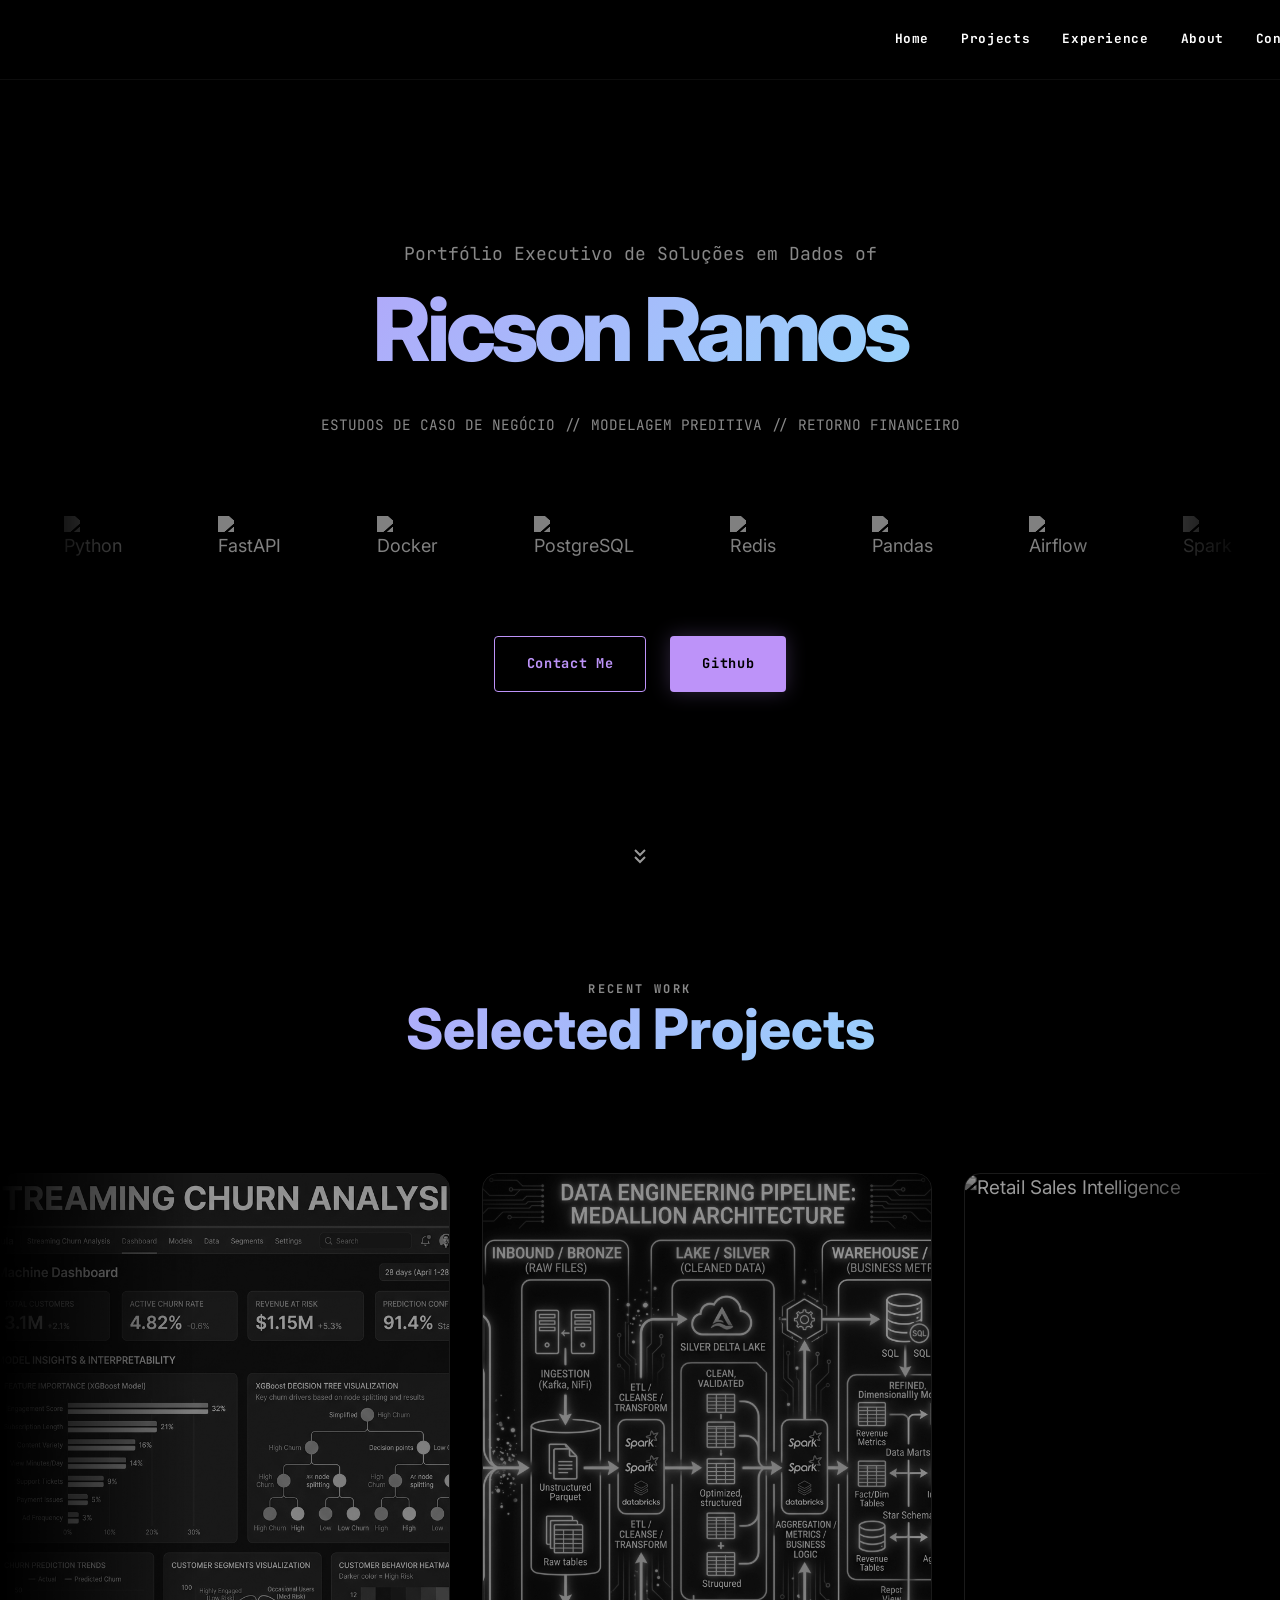
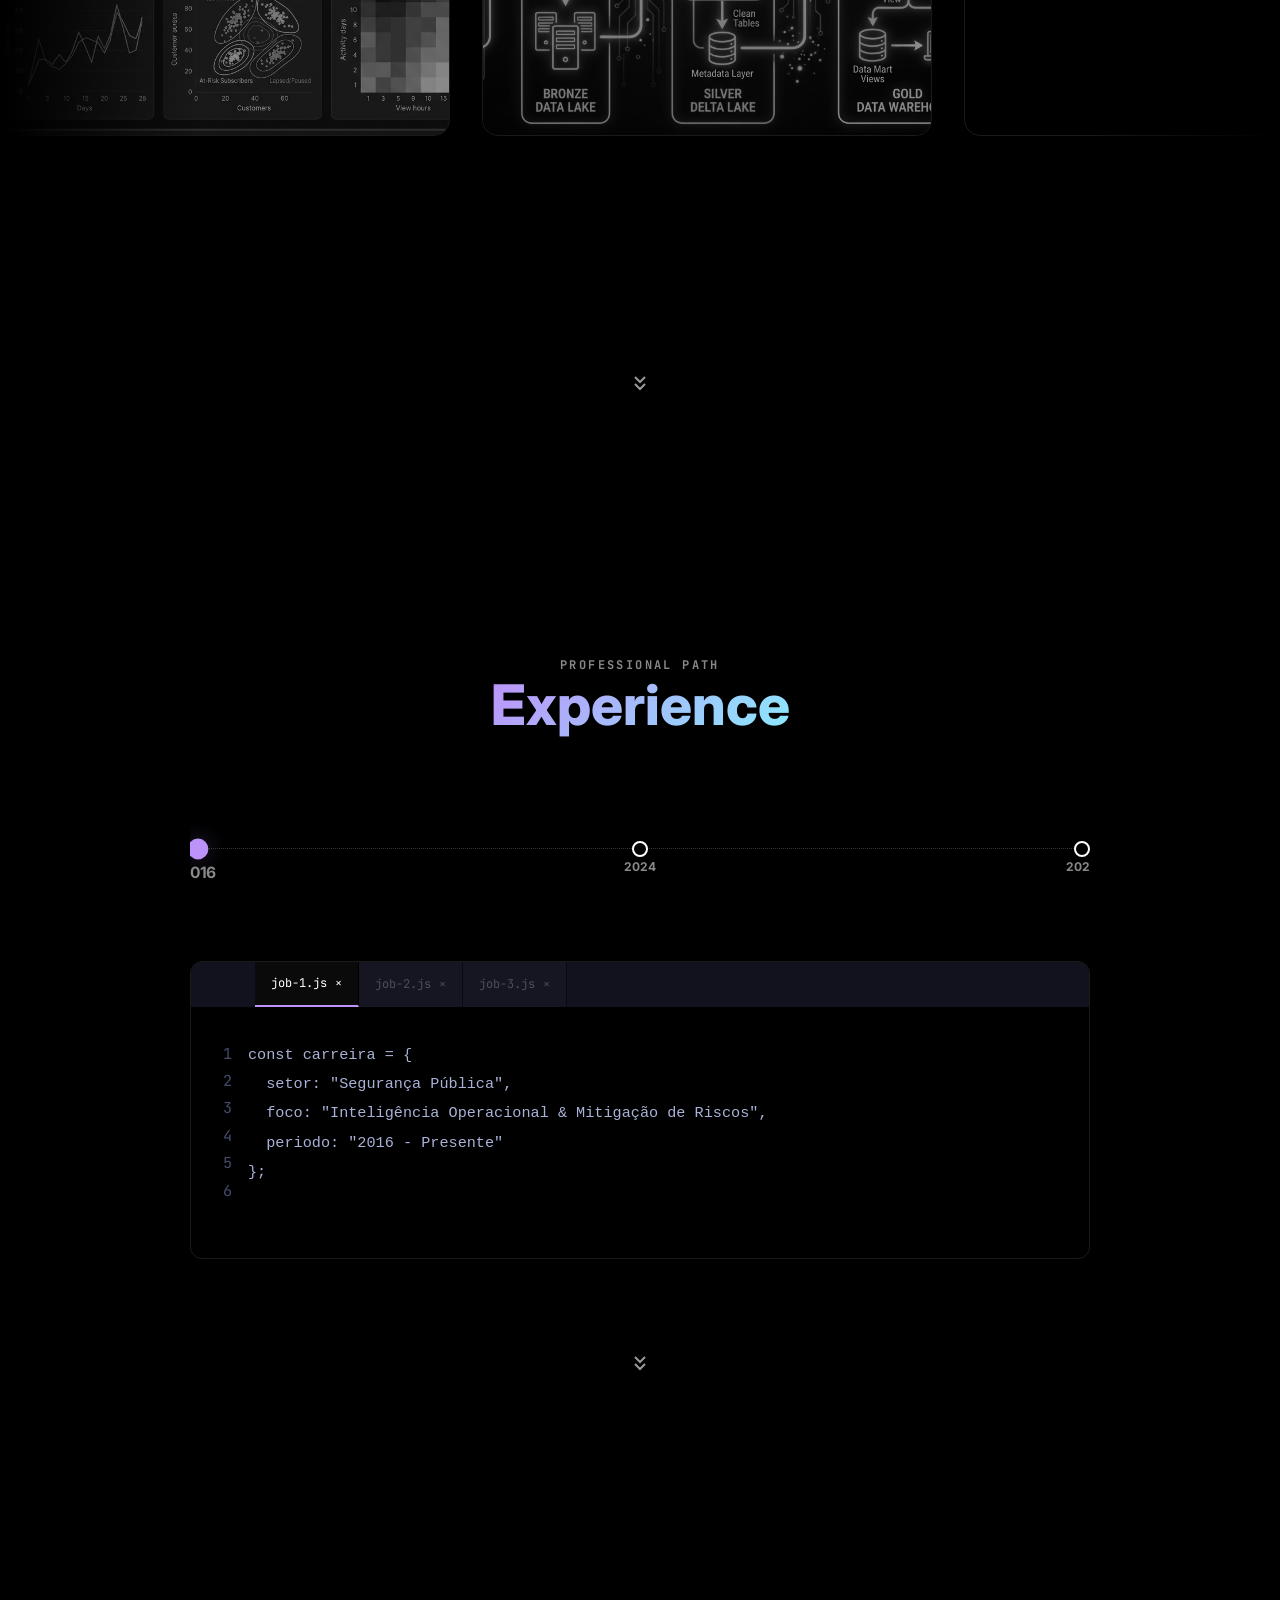
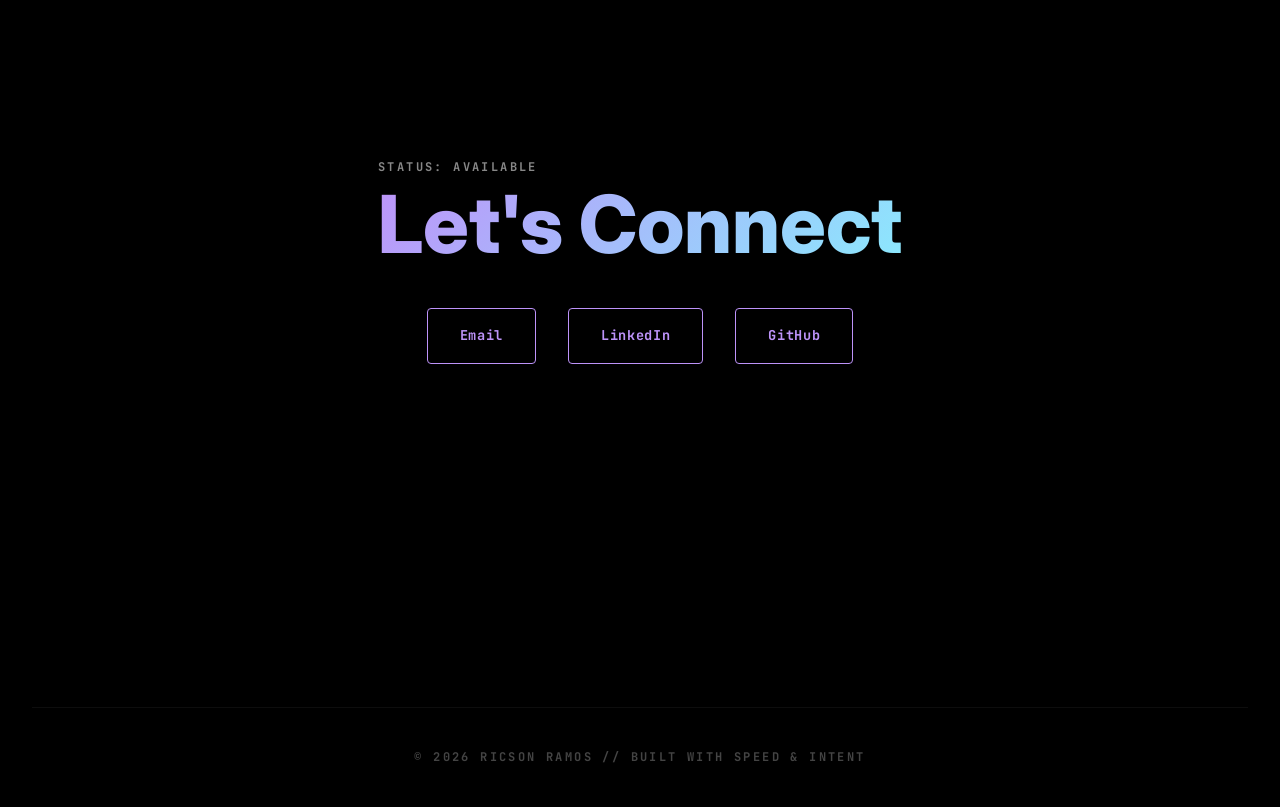
==== commit 6c143e33: "feat(branding): elevate portfolio to Data Scientist & Analytics Engineer with synchronized business " ====
--- a/index.html
+++ b/index.html
@@ -4,17 +4,17 @@
 <head>
     <meta charset="UTF-8">
     <meta name="viewport" content="width=device-width, initial-scale=1.0">
-    <title>Ricson Ramos | Data Engineer Portfolio</title>
-    <meta name="description" content="Engenheiro de Dados e Desenvolvedor Python. Automação, ETL e inteligência de dados com foco em performance.">
+    <title>Ricson Ramos | Data Scientist & Analytics Engineer</title>
+    <meta name="description" content="Portfólio executivo de Ciência de Dados e Analytics Engineering: estudos de caso focados em retorno de negócio, modelagem preditiva e inteligência operacional.">
     <meta name="theme-color" content="#000000">
 
     <!-- SEO & Social -->
     <meta property="og:type" content="website">
-    <meta property="og:title" content="Ricson Ramos | Data Engineer Portfolio">
-    <meta property="og:description" content="Data Engineering, Python Automation, and ETL Specialist.">
+    <meta property="og:title" content="Ricson Ramos | Data Scientist & Analytics Engineer">
+    <meta property="og:description" content="Estudos de caso executivos em Ciência de Dados, MLOps e Engenharia Analítica.">
     <meta property="og:image" content="assets/images/og-preview.png">
     <meta name="twitter:card" content="summary_large_image">
-    <meta name="twitter:title" content="Ricson Ramos | Data Engineer Portfolio">
+    <meta name="twitter:title" content="Ricson Ramos | Data Scientist & Analytics Engineer">
 
     <!-- Performance: Resource Hints -->
     <link rel="preconnect" href="https://fonts.googleapis.com">
@@ -161,8 +161,6 @@
             </div>
         </section>
 
-        </section>
-
         <!-- Dynamic Contact Section -->
         <section id="contact" class="container section-padding text-center">
             <div class="reveal">
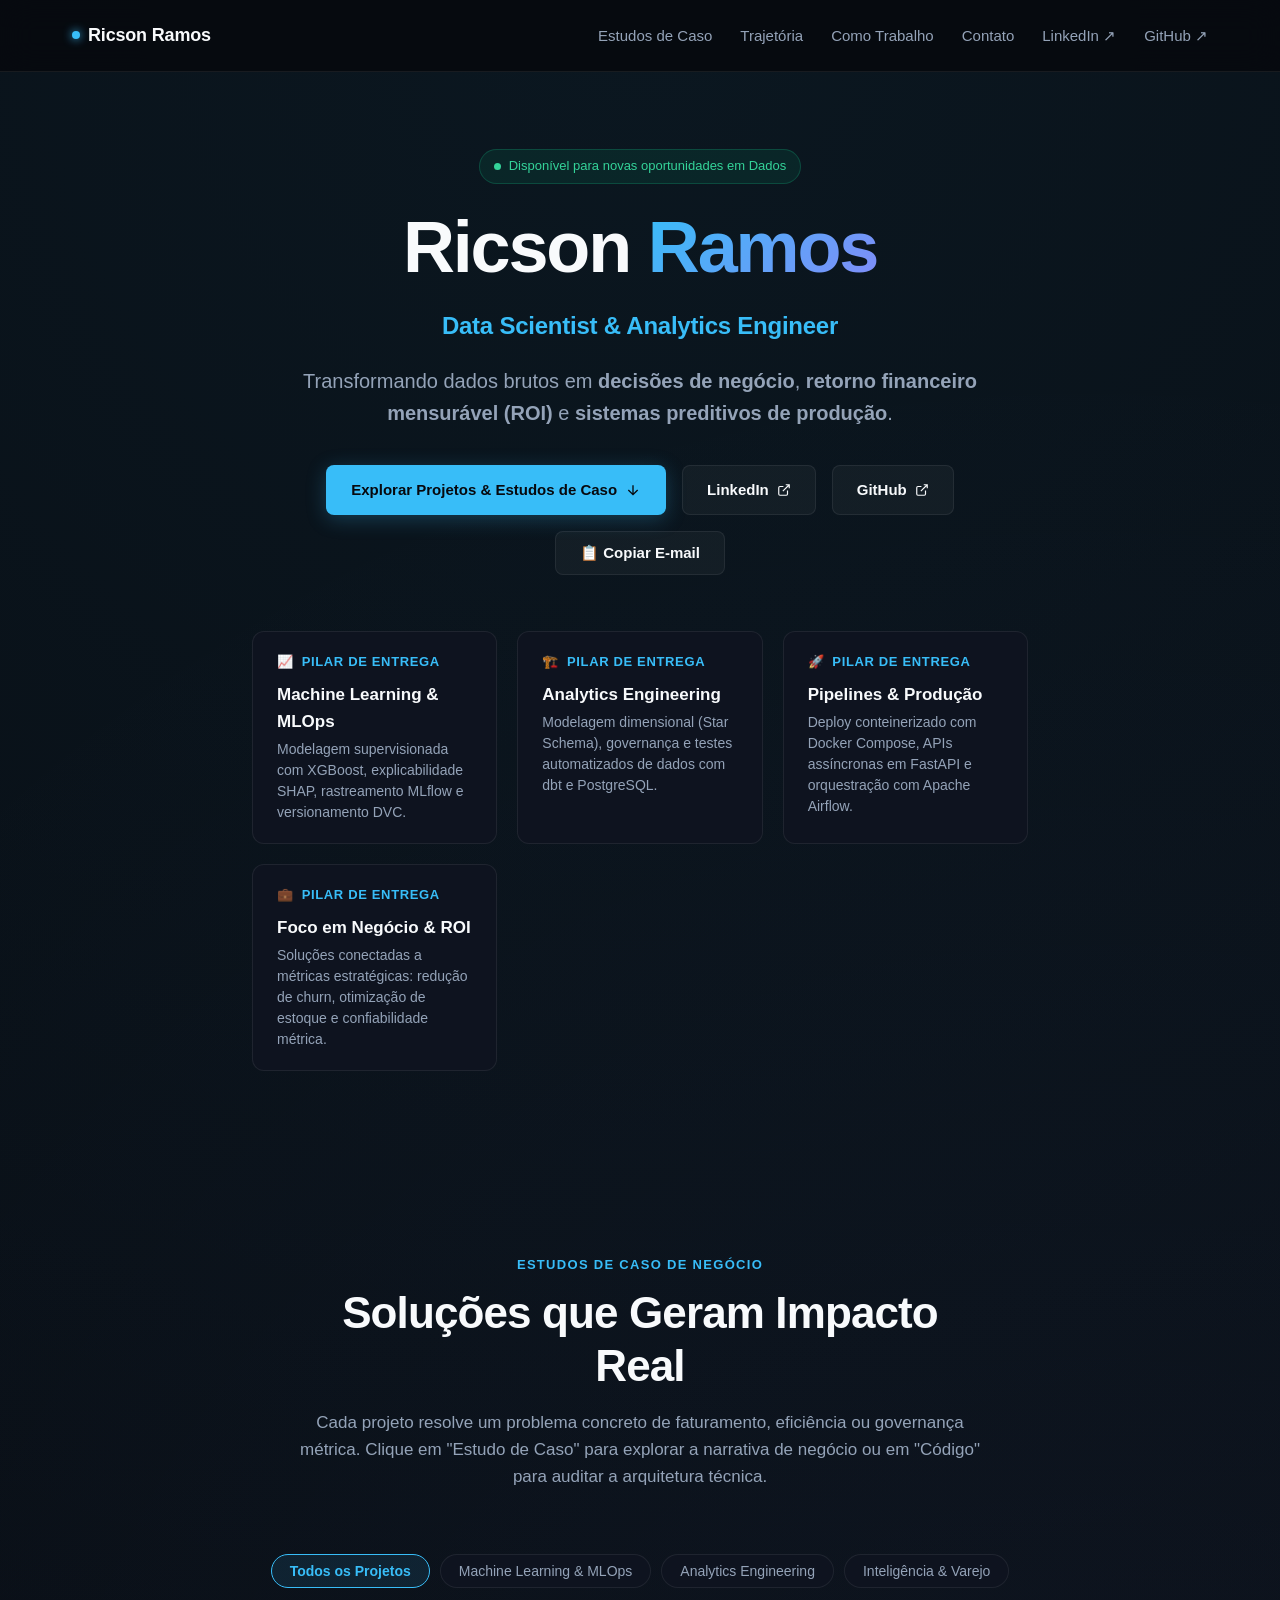
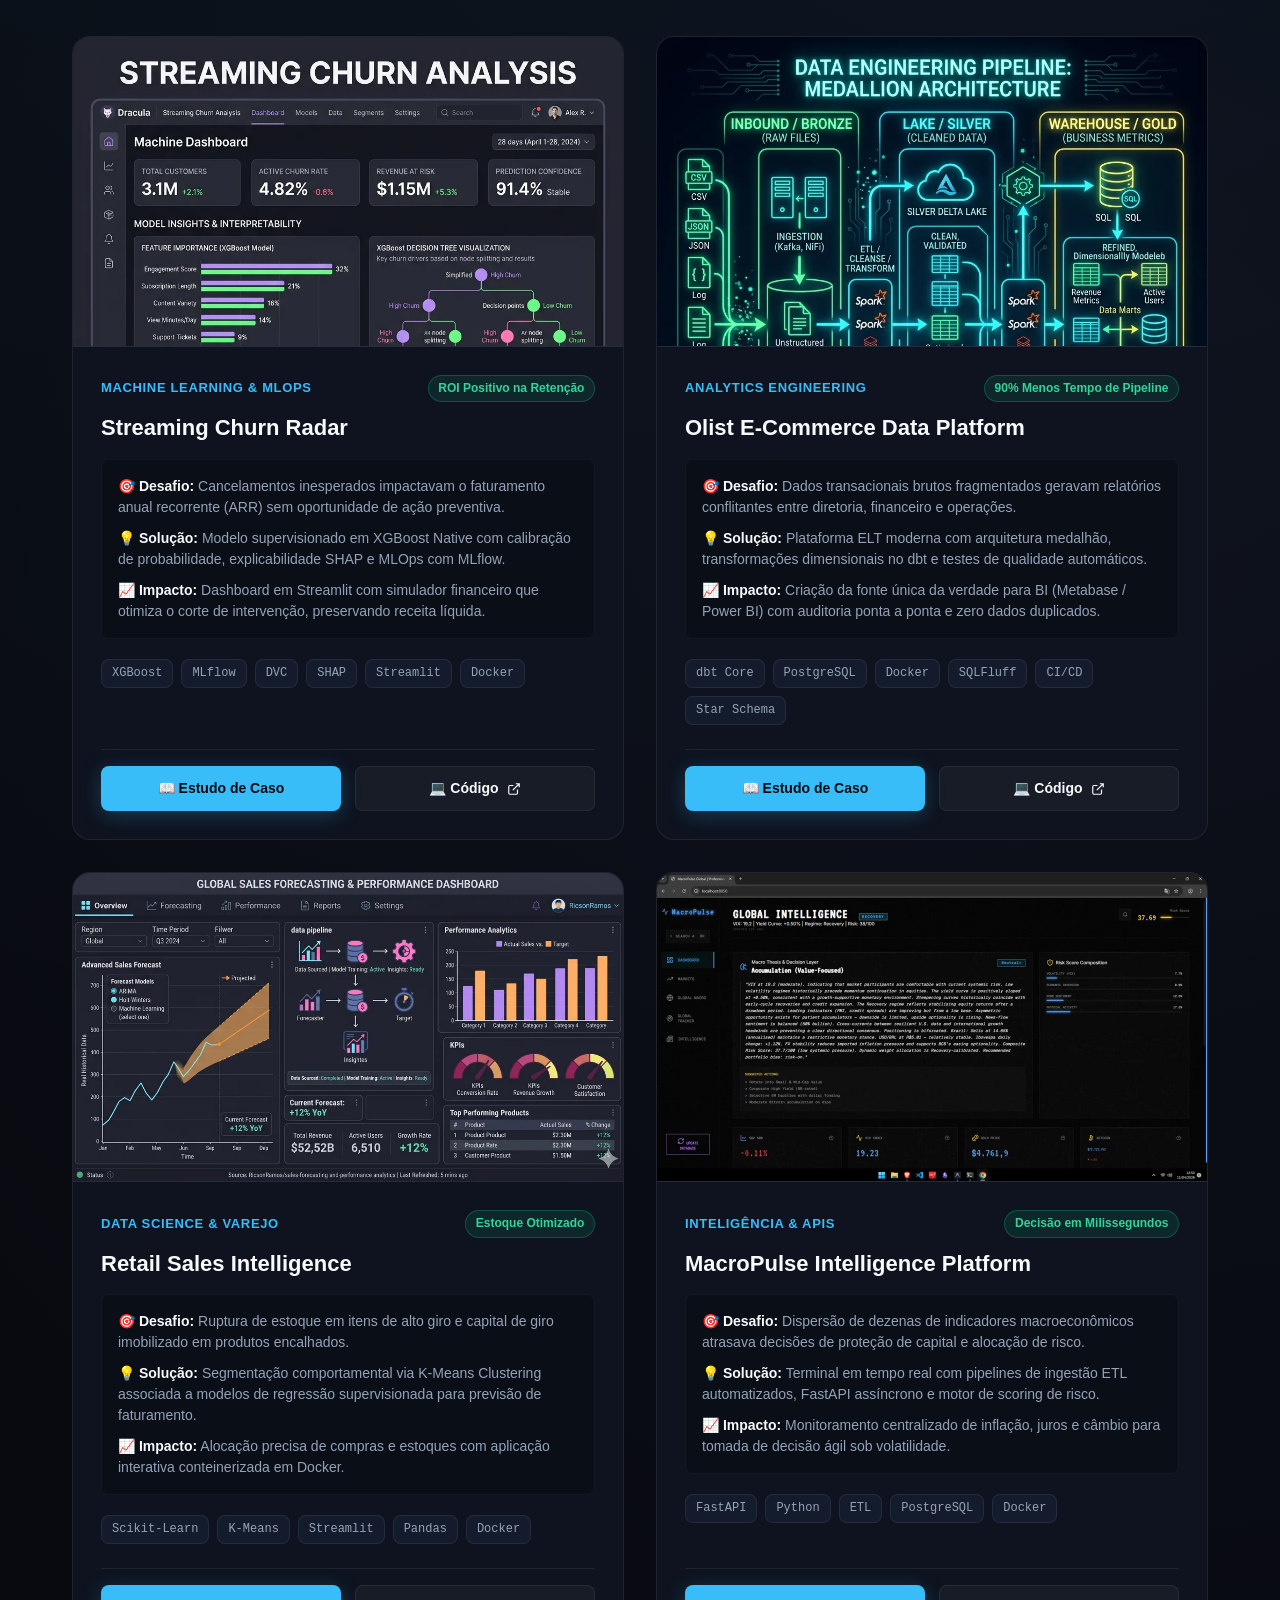
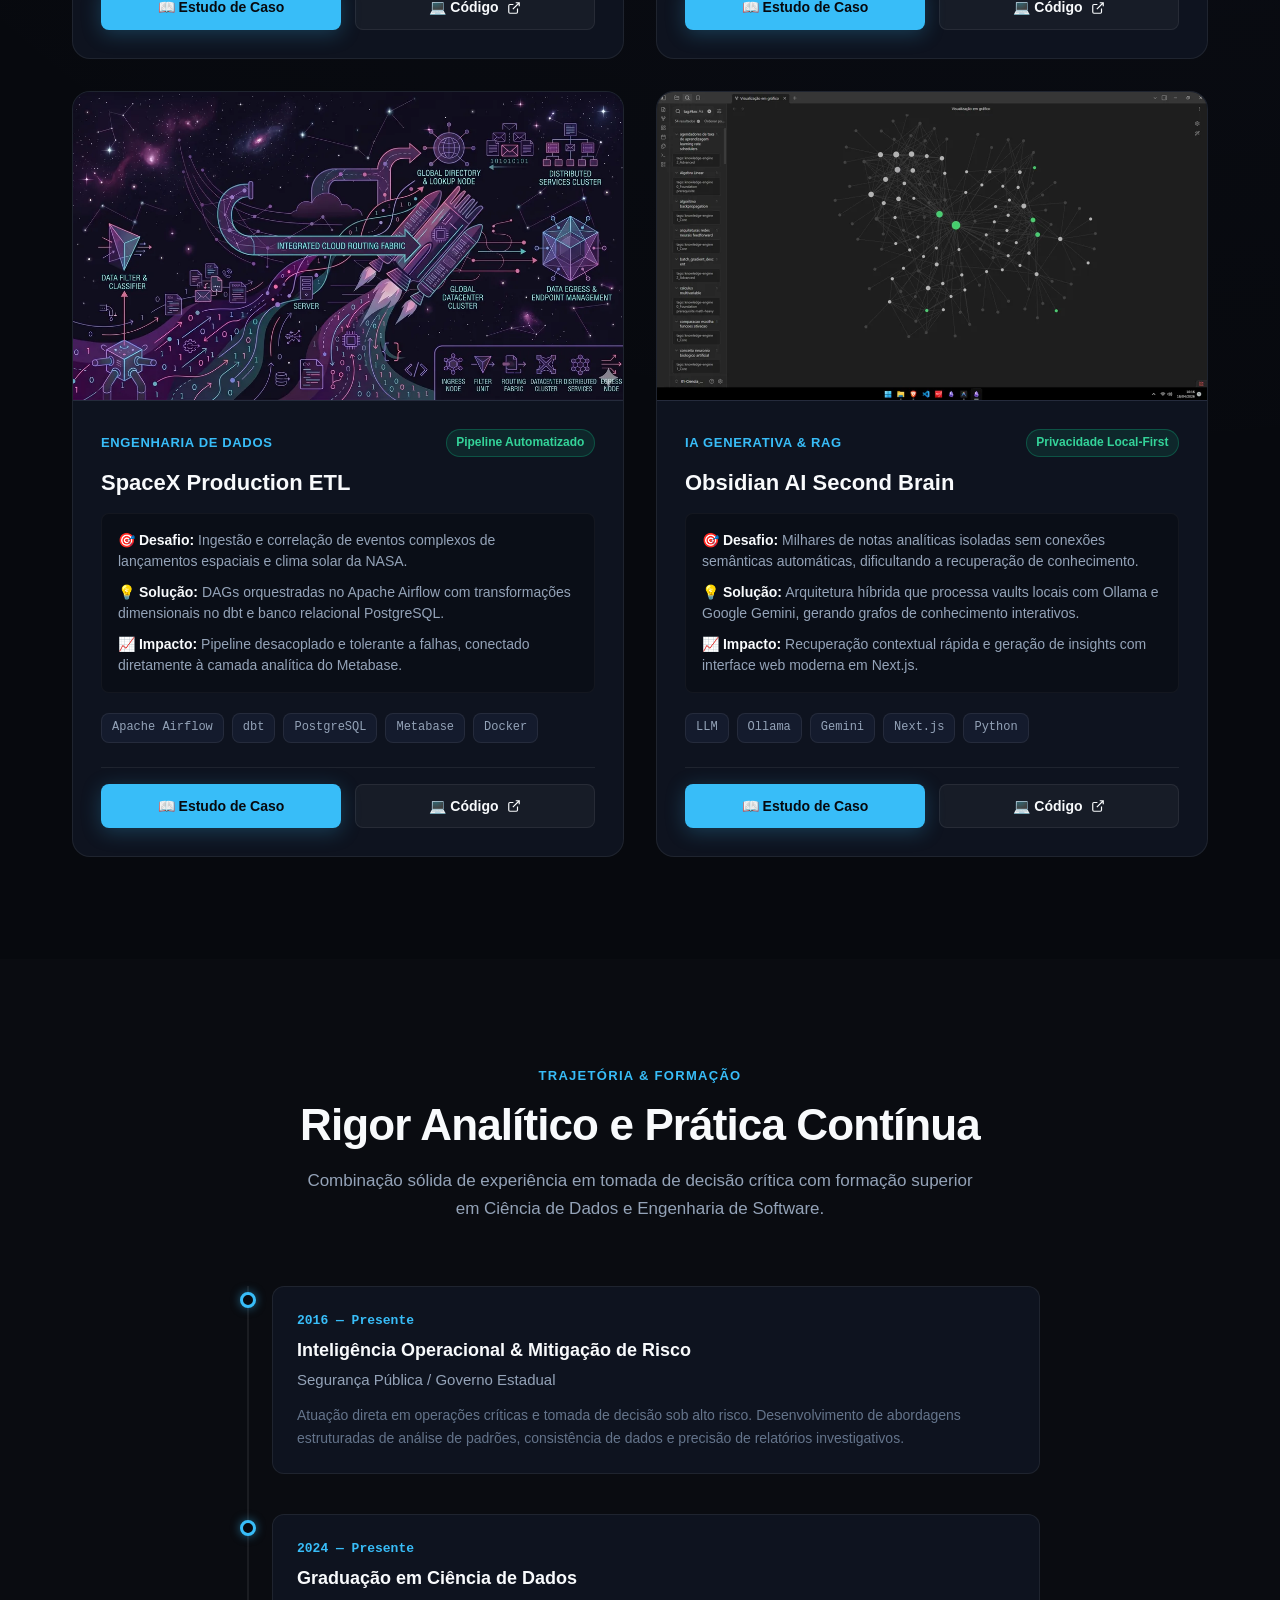
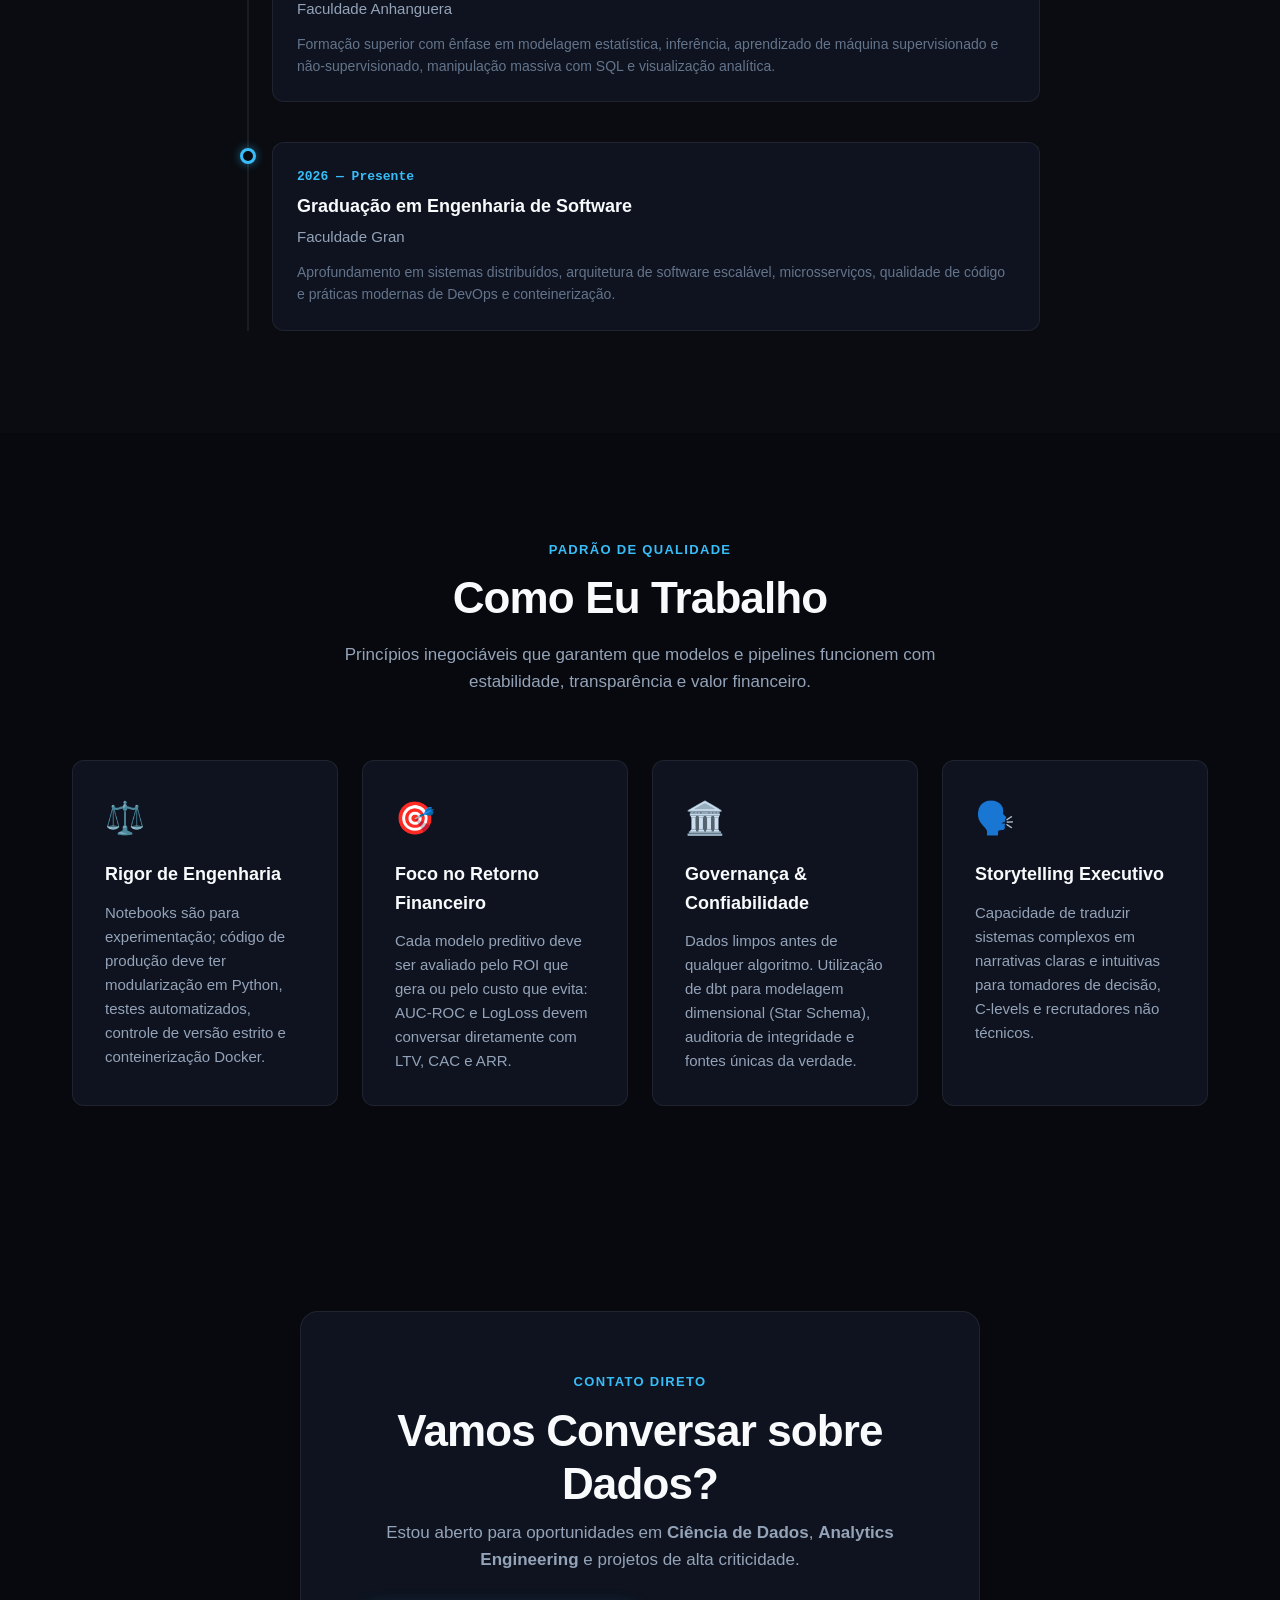
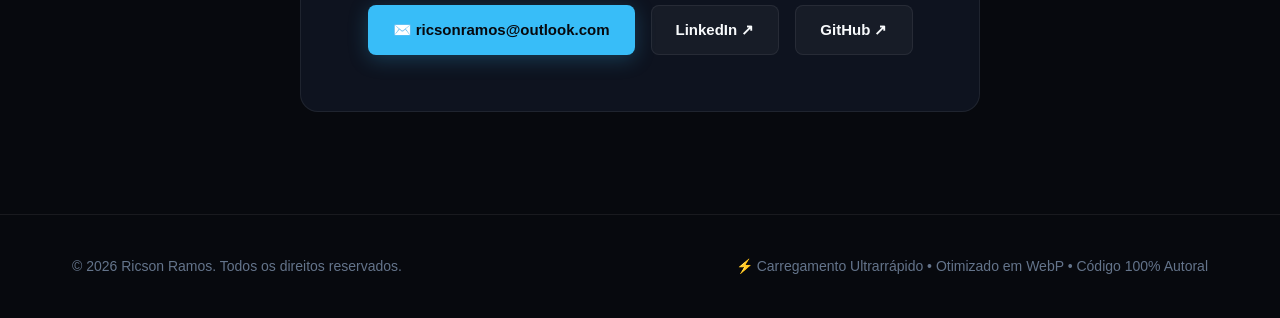
==== commit 39f0d48c: "feat(ui): complete visual overhaul inspired by top data science portfolios, 97.7% image payload redu" ====
--- a/index.html
+++ b/index.html
@@ -1,190 +1,206 @@
 <!DOCTYPE html>
-<html lang="pt-BR" class="snap-active">
+<html lang="pt-BR">
 
 <head>
     <meta charset="UTF-8">
     <meta name="viewport" content="width=device-width, initial-scale=1.0">
     <title>Ricson Ramos | Data Scientist & Analytics Engineer</title>
-    <meta name="description" content="Portfólio executivo de Ciência de Dados e Analytics Engineering: estudos de caso focados em retorno de negócio, modelagem preditiva e inteligência operacional.">
-    <meta name="theme-color" content="#000000">
-
-    <!-- SEO & Social -->
+    <meta name="description" content="Portfólio executivo de Ciência de Dados e Analytics Engineering: estudos de caso focados em retenção de receita, governança métrica e inteligência preditiva.">
+    <meta name="theme-color" content="#07090e">
+
+    <!-- Open Graph / LinkedIn / Facebook -->
     <meta property="og:type" content="website">
+    <meta property="og:url" content="https://ricsonramos.github.io/">
     <meta property="og:title" content="Ricson Ramos | Data Scientist & Analytics Engineer">
-    <meta property="og:description" content="Estudos de caso executivos em Ciência de Dados, MLOps e Engenharia Analítica.">
-    <meta property="og:image" content="assets/images/og-preview.png">
+    <meta property="og:description" content="Estudos de caso executivos em Ciência de Dados, MLOps e Engenharia Analítica com foco em ROI.">
+    <meta property="og:image" content="https://ricsonramos.github.io/assets/images/churn.webp">
+
+    <!-- Twitter Cards -->
     <meta name="twitter:card" content="summary_large_image">
     <meta name="twitter:title" content="Ricson Ramos | Data Scientist & Analytics Engineer">
-
-    <!-- Performance: Resource Hints -->
-    <link rel="preconnect" href="https://fonts.googleapis.com">
-    <link rel="preconnect" href="https://fonts.gstatic.com" crossorigin>
-    <link rel="preload" href="https://cdnjs.cloudflare.com/ajax/libs/gsap/3.12.2/gsap.min.js" as="script">
+    <meta name="twitter:description" content="Estudos de caso executivos em Ciência de Dados, MLOps e Engenharia Analítica.">
+    <meta name="twitter:image" content="https://ricsonramos.github.io/assets/images/churn.webp">
+
+    <link rel="canonical" href="https://ricsonramos.github.io/">
     <link rel="stylesheet" href="assets/css/main.css">
-
-    <!-- Critical CSS Fixes (Non-blocking font loading) -->
-    <link href="https://fonts.googleapis.com/css2?family=Inter:wght@300;400;500;700;800&family=JetBrains+Mono:wght@400;500&display=swap" rel="stylesheet" media="print" onload="this.media='all'">
 </head>
 
-
-<body class="dracula">
-
-    <!-- Header / Nav with Active Indicator -->
-    <header class="navbar navbar--sticky">
+<body>
+
+    <!-- Sticky Glass Header / Navbar -->
+    <header class="navbar">
         <div class="container nav-wrapper">
-
-
-            <div class="logo">
-                <a href="index.html" class="u-block">
-                    <!-- Injected by core.js -->
-                </a>
-            </div>
-            <nav id="main-nav">
-                <button id="nav-toggle" aria-label="Menu" aria-expanded="false" aria-controls="nav-list">
-                    <span></span><span></span><span></span>
-                </button>
-                <ul id="nav-list" role="dialog" aria-modal="true" aria-label="Menu de Navegação">
-                    <li class="nav-item active"><a href="#hero" data-section="hero">Home</a></li>
-                    <li class="nav-item"><a href="#projects" data-section="projects">Projects</a></li>
-                    <li class="nav-item"><a href="#experience" data-section="experience">Experience</a></li>
-                    <li class="nav-item"><a href="about.html">About</a></li>
-                    <li class="nav-item"><a href="#contact" data-section="contact">Contact</a></li>
+            <a href="index.html" class="nav-brand" aria-label="Página Inicial">
+                <span class="nav-brand-dot"></span>
+                <span>Ricson Ramos</span>
+            </a>
+
+            <button class="nav-toggle" id="nav-toggle" aria-label="Abrir Menu de Navegação" aria-expanded="false" aria-controls="nav-menu">
+                <svg width="24" height="24" viewBox="0 0 24 24" fill="none" stroke="currentColor" stroke-width="2">
+                    <line x1="3" y1="12" x2="21" y2="12"></line>
+                    <line x1="3" y1="6" x2="21" y2="6"></line>
+                    <line x1="3" y1="18" x2="21" y2="18"></line>
+                </svg>
+            </button>
+
+            <nav>
+                <ul class="nav-menu" id="nav-menu">
+                    <li><a href="#projects" class="nav-link">Estudos de Caso</a></li>
+                    <li><a href="#experience" class="nav-link">Trajetória</a></li>
+                    <li><a href="#philosophy" class="nav-link">Como Trabalho</a></li>
+                    <li><a href="#contact" class="nav-link">Contato</a></li>
+                    <li>
+                        <a href="https://www.linkedin.com/in/ricsonramos-analise-dados/" target="_blank" rel="noopener noreferrer" class="nav-link">LinkedIn ↗</a>
+                    </li>
+                    <li>
+                        <a href="https://github.com/RicsonRamos" target="_blank" rel="noopener noreferrer" class="nav-link">GitHub ↗</a>
+                    </li>
                 </ul>
             </nav>
         </div>
     </header>
 
     <main>
-        <!-- Dynamic Hero Section -->
-        <section id="hero" class="hero-section">
-            <div class="container reveal">
-                <span class="hero-prefix"><!-- Injected --></span>
+        <!-- Hero Section -->
+        <section id="hero" class="hero">
+            <div class="container hero-content">
+                <div class="status-badge">
+                    <span class="pulse-dot"></span>
+                    <span>Disponível para novas oportunidades em Dados</span>
+                </div>
+
                 <h1 class="hero-title">
-                    <!-- Injected -->
+                    Ricson <span class="hero-title-gradient">Ramos</span>
                 </h1>
 
-                <p class="hero-instruction"><!-- Injected --></p>
-
-                <!-- Technology Marquee -->
-                <div class="marquee-container">
-                    <div class="marquee-content">
-                        <img src="https://cdn.jsdelivr.net/npm/simple-icons@v11/icons/python.svg" alt="Python">
-                        <img src="https://cdn.jsdelivr.net/npm/simple-icons@v11/icons/fastapi.svg" alt="FastAPI">
-                        <img src="https://cdn.jsdelivr.net/npm/simple-icons@v11/icons/docker.svg" alt="Docker">
-                        <img src="https://cdn.jsdelivr.net/npm/simple-icons@v11/icons/postgresql.svg" alt="PostgreSQL">
-                        <img src="https://cdn.jsdelivr.net/npm/simple-icons@v11/icons/redis.svg" alt="Redis">
-                        <img src="https://cdn.jsdelivr.net/npm/simple-icons@v11/icons/pandas.svg" alt="Pandas">
-                        <img src="https://cdn.jsdelivr.net/npm/simple-icons@v11/icons/apacheairflow.svg" alt="Airflow">
-                        <img src="https://cdn.jsdelivr.net/npm/simple-icons@v11/icons/apachespark.svg" alt="Spark">
-                        <!-- Duplicates for loop -->
-                        <img src="https://cdn.jsdelivr.net/npm/simple-icons@v11/icons/python.svg" alt="Python">
-                        <img src="https://cdn.jsdelivr.net/npm/simple-icons@v11/icons/fastapi.svg" alt="FastAPI">
-                        <img src="https://cdn.jsdelivr.net/npm/simple-icons@v11/icons/docker.svg" alt="Docker">
-                        <img src="https://cdn.jsdelivr.net/npm/simple-icons@v11/icons/postgresql.svg" alt="PostgreSQL">
-                        <img src="https://cdn.jsdelivr.net/npm/simple-icons@v11/icons/redis.svg" alt="Redis">
-                        <img src="https://cdn.jsdelivr.net/npm/simple-icons@v11/icons/pandas.svg" alt="Pandas">
-                        <img src="https://cdn.jsdelivr.net/npm/simple-icons@v11/icons/apacheairflow.svg" alt="Airflow">
-                        <img src="https://cdn.jsdelivr.net/npm/simple-icons@v11/icons/apachespark.svg" alt="Spark">
+                <div class="hero-role">Data Scientist & Analytics Engineer</div>
+
+                <p class="hero-description">
+                    Transformando dados brutos em <strong>decisões de negócio</strong>, <strong>retorno financeiro mensurável (ROI)</strong> e <strong>sistemas preditivos de produção</strong>.
+                </p>
+
+                <div class="hero-cta">
+                    <a href="#projects" class="btn btn-primary">
+                        <span>Explorar Projetos & Estudos de Caso</span>
+                        <svg width="16" height="16" viewBox="0 0 24 24" fill="none" stroke="currentColor" stroke-width="2"><path d="M12 5v14M19 12l-7 7-7-7"/></svg>
+                    </a>
+                    <a href="https://www.linkedin.com/in/ricsonramos-analise-dados/" target="_blank" rel="noopener noreferrer" class="btn btn-outline">
+                        <span>LinkedIn</span>
+                        <svg width="14" height="14" viewBox="0 0 24 24" fill="none" stroke="currentColor" stroke-width="2"><path d="M18 13v6a2 2 0 0 1-2 2H5a2 2 0 0 1-2-2V8a2 2 0 0 1 2-2h6M15 3h6v6M10 14L21 3"/></svg>
+                    </a>
+                    <a href="https://github.com/RicsonRamos" target="_blank" rel="noopener noreferrer" class="btn btn-outline">
+                        <span>GitHub</span>
+                        <svg width="14" height="14" viewBox="0 0 24 24" fill="none" stroke="currentColor" stroke-width="2"><path d="M18 13v6a2 2 0 0 1-2 2H5a2 2 0 0 1-2-2V8a2 2 0 0 1 2-2h6M15 3h6v6M10 14L21 3"/></svg>
+                    </a>
+                    <button id="copy-email-btn" class="btn btn-outline" type="button" aria-label="Copiar email de contato">
+                        <span>📋 Copiar E-mail</span>
+                    </button>
+                </div>
+
+                <!-- 4 Value Props Strip -->
+                <div class="value-strip" id="value-strip">
+                    <!-- Injected by home.js -->
+                </div>
+            </div>
+        </section>
+
+        <!-- Projects / Case Studies Showcase -->
+        <section id="projects" class="section">
+            <div class="container">
+                <div class="section-header">
+                    <span class="section-tag">Estudos de Caso de Negócio</span>
+                    <h2 class="section-title">Soluções que Geram Impacto Real</h2>
+                    <p class="section-subtitle">
+                        Cada projeto resolve um problema concreto de faturamento, eficiência ou governança métrica. Clique em "Estudo de Caso" para explorar a narrativa de negócio ou em "Código" para auditar a arquitetura técnica.
+                    </p>
+                </div>
+
+                <!-- Category Filters -->
+                <div class="filter-tabs" role="tablist" aria-label="Filtro de Projetos">
+                    <button class="filter-btn active" data-filter="all" role="tab" aria-selected="true">Todos os Projetos</button>
+                    <button class="filter-btn" data-filter="ml" role="tab" aria-selected="false">Machine Learning & MLOps</button>
+                    <button class="filter-btn" data-filter="data-eng" role="tab" aria-selected="false">Analytics Engineering</button>
+                    <button class="filter-btn" data-filter="analytics" role="tab" aria-selected="false">Inteligência & Varejo</button>
+                </div>
+
+                <!-- Responsive Project Grid -->
+                <div class="project-grid" id="projects-grid">
+                    <!-- Injected by home.js -->
+                </div>
+            </div>
+        </section>
+
+        <!-- Experience & Education Timeline -->
+        <section id="experience" class="section" style="background: rgba(255,255,255,0.01);">
+            <div class="container">
+                <div class="section-header">
+                    <span class="section-tag">Trajetória & Formação</span>
+                    <h2 class="section-title">Rigor Analítico e Prática Contínua</h2>
+                    <p class="section-subtitle">
+                        Combinação sólida de experiência em tomada de decisão crítica com formação superior em Ciência de Dados e Engenharia de Software.
+                    </p>
+                </div>
+
+                <div class="timeline" id="timeline-list">
+                    <!-- Injected by home.js -->
+                </div>
+            </div>
+        </section>
+
+        <!-- Technical Philosophy / How I Work -->
+        <section id="philosophy" class="section">
+            <div class="container">
+                <div class="section-header">
+                    <span class="section-tag">Padrão de Qualidade</span>
+                    <h2 class="section-title">Como Eu Trabalho</h2>
+                    <p class="section-subtitle">
+                        Princípios inegociáveis que garantem que modelos e pipelines funcionem com estabilidade, transparência e valor financeiro.
+                    </p>
+                </div>
+
+                <div class="philosophy-grid" id="philosophy-grid">
+                    <!-- Injected by home.js -->
+                </div>
+            </div>
+        </section>
+
+        <!-- Contact Section -->
+        <section id="contact" class="section">
+            <div class="container">
+                <div class="contact-card">
+                    <span class="section-tag">Contato Direto</span>
+                    <h2 class="section-title" style="margin-bottom: 0.5rem;">Vamos Conversar sobre Dados?</h2>
+                    <p class="section-subtitle" style="margin-bottom: 1.5rem;">
+                        Estou aberto para oportunidades em <strong>Ciência de Dados</strong>, <strong>Analytics Engineering</strong> e projetos de alta criticidade.
+                    </p>
+
+                    <div class="contact-links-grid">
+                        <a href="mailto:ricsonramos@outlook.com" class="btn btn-primary">
+                            <span>✉️ ricsonramos@outlook.com</span>
+                        </a>
+                        <a href="https://www.linkedin.com/in/ricsonramos-analise-dados/" target="_blank" rel="noopener noreferrer" class="btn btn-outline">
+                            <span>LinkedIn ↗</span>
+                        </a>
+                        <a href="https://github.com/RicsonRamos" target="_blank" rel="noopener noreferrer" class="btn btn-outline">
+                            <span>GitHub ↗</span>
+                        </a>
                     </div>
                 </div>
-
-                <div class="cta-group">
-                    <a href="#contact" class="btn outline-btn">Contact Me</a>
-                    <a href="#" class="btn glow-btn" id="github-cta">Github</a>
-                </div>
-            </div>
-
-            <div class="scroll-hook">
-                <svg width="24" height="24" viewBox="0 0 24 24" fill="none" stroke="currentColor" stroke-width="2">
-                    <path d="M7 13l5 5 5-5M7 6l5 5 5-5" />
-                </svg>
-            </div>
-        </section>
-
-        <!-- Dynamic Project Gallery -->
-        <section id="projects" class="section-padding u-w-full u-overflow-hidden">
-            <div class="container">
-                <div class="section-header reveal u-mb-xl u-text-center">
-                    <span class="text-upper u-block">Recent Work</span>
-                    <h2 class="u-fz-h2">Selected Projects</h2>
-
-                </div>
-            </div>
-
-            <div class="carousel-container reveal">
-                <button class="nav-trigger prev-trigger" aria-label="Anterior"></button>
-                <div class="carousel-viewport">
-                    <div class="animated-gallery">
-                        <!-- Content Injected from data.js -->
-                    </div>
-                </div>
-                <button class="nav-trigger next-trigger" aria-label="Próximo"></button>
-            </div>
-
-            <div class="container" style="position: relative; height: 100px; margin-top: 10rem;">
-                <div class="scroll-hook">
-                    <svg width="24" height="24" viewBox="0 0 24 24" fill="none" stroke="currentColor" stroke-width="2">
-                        <path d="M7 13l5 5 5-5M7 6l5 5 5-5" />
-                    </svg>
-                </div>
-            </div>
-        </section>
-
-
-        <!-- Dynamic Experience Section -->
-        <section id="experience" class="container section-padding">
-            <div class="section-header reveal u-mb-xl u-text-center">
-                <span class="text-upper u-block">Professional Path</span>
-                <h2 class="u-fz-h2">Experience</h2>
-            </div>
-
-            <div class="experience-container reveal">
-                <!-- Timeline Nodes Injected -->
-                <div class="timeline-h"></div>
-
-                <!-- Interactive IDE Window -->
-                <div class="ide-window u-mt-auto">
-                    <div class="ide-tab-bar">
-                        <!-- Tabs Injected -->
-                    </div>
-                    <div class="ide-code-container">
-                        <div class="line-numbers">1<br>2<br>3<br>4<br>5<br>6</div>
-                        <div class="code-field"><code id="ide-content"></code></div>
-                    </div>
-                </div>
-            </div>
-
-            <div class="scroll-hook">
-                <svg width="24" height="24" viewBox="0 0 24 24" fill="none" stroke="currentColor" stroke-width="2">
-                    <path d="M7 13l5 5 5-5M7 6l5 5 5-5" />
-                </svg>
-            </div>
-        </section>
-
-        <!-- Dynamic Contact Section -->
-        <section id="contact" class="container section-padding text-center">
-            <div class="reveal">
-                <span class="text-upper">Status: Available</span>
-                <h2 class="u-fz-h1 u-mb-xl">Let's Connect</h2>
-                <div class="contact-links u-flex u-justify-center u-gap-3">
-                    <!-- Links Injected -->
-                </div>
-
-
             </div>
         </section>
     </main>
 
-    <footer class="container u-text-center u-py-lg u-opacity-50">
-        <p class="text-upper">© 2026 Ricson Ramos // Built with Speed & Intent</p>
+    <!-- Clean Accessible Footer -->
+    <footer class="footer">
+        <div class="container footer-inner">
+            <p>© 2026 Ricson Ramos. Todos os direitos reservados.</p>
+            <p>⚡ Carregamento Ultrarrápido • Otimizado em WebP • Código 100% Autoral</p>
+        </div>
     </footer>
 
-    <!-- CORE LOGIC / SCRIPTS -->
-    <script src="https://cdnjs.cloudflare.com/ajax/libs/gsap/3.12.2/gsap.min.js" defer></script>
-    <script src="assets/js/data.js"></script>
-    <script src="assets/js/core.js"></script>
-    <script src="assets/js/pages/home.js"></script>
+    <!-- Scripts (Zero Bloat, Defer Loading) -->
+    <script src="assets/js/data.js" defer></script>
+    <script src="assets/js/pages/home.js" defer></script>
 </body>
 
-
-</html>+</html>
--- a/assets/css/main.css
+++ b/assets/css/main.css
@@ -1,1135 +1,746 @@
-@import url('https://fonts.googleapis.com/css2?family=Inter:wght@300;400;500;700;800&family=JetBrains+Mono:wght@400;500&display=swap');
-
-@layer base, components, utilities;
-
-@layer base {
-    :root {
-        /* Color Tokens - Semantic */
-        --ui-bg: #000000;
-        --ui-bg-alt: #0a0a0a;
-        --ui-text: #ffffff;
-        --ui-text-dim: #888888;
-        --ui-accent: #bd93f9;
-        --ui-accent-glow: #bd93f940;
-        --ui-border: rgba(255, 255, 255, 0.1);
-        --ui-gradient: linear-gradient(135deg, #bd93f9 0%, #8be9fd 100%);
-
-        --font-sans: 'Inter', system-ui, -apple-system, sans-serif;
-        --font-mono: 'JetBrains Mono', monospace;
-
-        /* Z-Index Scale */
-        --z-nav: 1000;
-        --z-nav-overlay: 1100;
-        --z-nav-toggle: 1200;
-
-        /* Fluid Tokens */
-        --space-unit: clamp(0.5rem, 2vw, 1rem);
-        --space-lg: clamp(1.5rem, 4vw, 2.5rem);
-        --space-xl: clamp(3rem, 8vw, 5rem);
-        
-        --fz-base: clamp(1rem, 1vw + 0.5rem, 1.125rem);
-        --fz-h1: clamp(2.5rem, 10vw, 5.5rem);
-        --fz-h2: clamp(1.75rem, 6vw, 3.5rem);
-
-        --ease-out: cubic-bezier(0.16, 1, 0.3, 1);
-        --transition: 0.6s var(--ease-out);
-
-        --nav-height: clamp(4rem, 8vw, 5rem);
-    }
-
-    :where(*) {
-        margin: 0;
-        padding: 0;
-        box-sizing: border-box;
-        -webkit-font-smoothing: antialiased;
-        -moz-osx-font-smoothing: grayscale;
-    }
-
-    :where(html) {
-        scroll-behavior: smooth;
-        background-color: var(--ui-bg);
-    }
-
-    @media (prefers-reduced-motion: reduce) {
-        :where(*) {
-            animation-duration: 0.01ms !important;
-            animation-iteration-count: 1 !important;
-            transition-duration: 0.01ms !important;
-            scroll-behavior: auto !important;
-        }
-    }
-
-    body {
-        background-color: var(--ui-bg);
-        color: var(--ui-text);
-        font-family: var(--font-sans);
-        font-size: var(--fz-base);
-        line-height: 1.6;
-        overflow-x: hidden;
-        width: 100%;
-    }
-
-    :focus-visible {
-        outline: 2px solid var(--ui-accent);
-        outline-offset: 4px;
-    }
-}
-
-@layer components {
-    section {
-        min-height: 100dvh;
-        display: flex;
-        flex-direction: column;
-        justify-content: center;
-        align-items: center;
-        position: relative;
-        padding: var(--space-xl) 0;
-    }
-
-    .container {
-        width: min(100% - 2rem, 1400px);
-        margin-inline: auto;
-    }
-
-    /* Typography */
-    h1 { font-size: var(--fz-h1); }
-    h2 { font-size: var(--fz-h2); }
-    h3 { font-size: var(--fz-base); }
-
-    h1, h2, h3 {
-        font-family: var(--font-sans);
-        font-weight: 800;
-        line-height: 1.1;
-        text-align: center;
-        background: var(--ui-gradient);
-        -webkit-background-clip: text;
-        -webkit-text-fill-color: transparent;
-    }
-
-    .text-upper {
-        font-family: var(--font-mono);
-        text-transform: uppercase;
-        letter-spacing: 0.2em;
-        font-size: 0.75rem;
-        font-weight: 700;
-        color: var(--ui-text-dim);
-    }
-
-    /* Hero Section */
-    .hero-section {
-        padding-top: calc(var(--nav-height) + 2rem);
-        text-align: center;
-        overflow: hidden;
-    }
-
-    .hero-title {
-        font-size: var(--fz-h1);
-        letter-spacing: -0.05em;
-        margin-bottom: var(--space-lg);
-        line-height: 1;
-    }
-
-    .hero-prefix {
-        display: block;
-        margin-bottom: 1rem;
-        color: var(--ui-text-dim);
-        font-family: var(--font-mono);
-    }
-
-    .hero-instruction {
-        font-size: clamp(0.7rem, 2vw, 0.9rem);
-        color: var(--ui-text-dim);
-        margin-top: var(--space-lg);
-        font-family: var(--font-mono);
-    }
-
-    .cta-group {
-        display: flex;
-        flex-wrap: wrap;
-        gap: 1.5rem;
-        justify-content: center;
-        margin-top: var(--space-xl);
-    }
-
-    /* Navbar */
-    .navbar {
-        width: 100%;
-        position: fixed;
-        top: 0;
-        left: 0;
-        z-index: var(--z-nav);
-        background: rgba(0, 0, 0, 0.85);
-        backdrop-filter: blur(15px);
-        border-bottom: 1px solid rgba(255, 255, 255, 0.05);
-        height: var(--nav-height);
-        display: flex;
-        align-items: center;
-    }
-
-    .nav-wrapper {
-        display: flex;
-        justify-content: space-between;
-        align-items: center;
-        width: 100%;
-        padding-inline: var(--space-unit);
-    }
-
-    #nav-toggle {
-        display: flex;
-        flex-direction: column;
-        gap: 5px;
-        background: none;
-        border: none;
-        cursor: pointer;
-        z-index: var(--z-nav-toggle);
-    }
-
-    #nav-toggle span {
-        display: block;
-        width: 24px;
-        height: 2px;
-        background: var(--ui-text);
-        border-radius: 2px;
-        transition: transform 0.3s, opacity 0.3s;
-    }
-
-    #nav-toggle.open span:nth-child(1) { transform: translateY(7px) rotate(45deg); }
-    #nav-toggle.open span:nth-child(2) { opacity: 0; }
-    #nav-toggle.open span:nth-child(3) { transform: translateY(-7px) rotate(-45deg); }
-
-    #nav-list {
-        position: fixed;
-        inset: 0 0 0 20%;
-        background: var(--ui-bg-alt);
-        flex-direction: column;
-        justify-content: center;
-        align-items: center;
-        gap: 2.5rem;
-        transform: translateX(100%);
-        transition: transform 0.5s var(--transition);
-        display: flex;
-        list-style: none;
-        z-index: var(--z-nav-overlay);
-        overscroll-behavior: contain;
-    }
-
-    #nav-list.open {
-        transform: translateX(0);
-        box-shadow: -20px 0 50px rgba(0,0,0,0.5);
-    }
-
-    .active-element {
-        display: none;
-    }
-
-    @media (min-width: 1024px) {
-        #nav-toggle { display: none; }
-        #nav-list {
-            position: static;
-            width: auto;
-            height: auto;
-            background: transparent;
-            flex-direction: row;
-            transform: none;
-            gap: 3rem;
-            z-index: auto;
-        }
-        .active-element {
-            display: block;
-            position: absolute;
-            bottom: 0;
-            height: 2px;
-            background: var(--ui-accent);
-            box-shadow: 0 0 10px var(--ui-accent-glow);
-            z-index: 1;
-        }
-    }
-
-    /* Project Carousel */
-    .project-card {
-        width: clamp(280px, 80vw, 450px);
-        aspect-ratio: 4/5;
-        flex-shrink: 0;
-        position: relative;
-        border-radius: 16px;
-        overflow: hidden;
-        cursor: pointer;
-        transition: transform 0.5s var(--ease-out), box-shadow 0.5s;
-        border: 1px solid var(--ui-border);
-        touch-action: pan-y; /* Prevent accidental scroll */
-    }
-
-    .project-card img {
-        width: 100%;
-        height: 100%;
-        object-fit: cover;
-        filter: grayscale(100%);
-        transition: filter 0.5s var(--ease-out), transform 0.5s var(--ease-out);
-    }
-
-    .project-card:hover img {
-        filter: grayscale(0%);
-        transform: scale(1.05);
-    }
-
-    .project-info {
-        position: absolute;
-        inset: 0;
-        background: linear-gradient(to top, rgba(0,0,0,0.9) 0%, transparent 70%);
-        padding: 2rem;
-        display: flex;
-        flex-direction: column;
-        justify-content: flex-end;
-        opacity: 0;
-        transition: opacity 0.4s var(--ease-out);
-    }
-
-    .project-card:hover .project-info {
-        opacity: 1;
-    }
-
-    .project-cta {
-        display: inline-block;
-        margin-top: 1rem;
-        font-size: 0.75rem;
-        font-weight: 700;
-        font-family: var(--font-mono);
-        letter-spacing: 0.15em;
-        color: var(--ui-accent);
-        text-transform: uppercase;
-        border-bottom: 1px solid var(--ui-accent);
-        padding-bottom: 2px;
-        opacity: 0;
-        transform: translateY(8px);
-        transition: opacity 0.3s 0.3s, transform 0.3s 0.3s;
-    }
-
-    .project-card:hover .project-cta {
-        opacity: 1;
-        transform: translateY(0);
-    }
-
-    .btn {
-        font-family: var(--font-mono);
-        padding: 1rem 2rem;
-        border-radius: 4px;
-        font-weight: 700;
-        font-size: 0.85rem;
-        letter-spacing: 0.05em;
-        text-decoration: none;
-        transition: all 0.3s var(--ease-out);
-        display: inline-flex;
-        align-items: center;
-        justify-content: center;
-        min-height: 48px;
-    }
-
-    .glow-btn {
-        background: var(--ui-accent);
-        color: var(--ui-bg);
-        box-shadow: 0 0 20px var(--ui-accent-glow);
-    }
-
-    .outline-btn {
-        border: 1px solid var(--ui-accent);
-        color: var(--ui-accent);
-    }
-
-    .outline-btn:hover {
-        background: var(--ui-accent);
-        color: var(--ui-bg);
-    }
-}
-
-@layer utilities {
-    .u-w-full { width: 100%; }
-    .u-overflow-hidden { overflow: hidden; }
-    .u-mb-xl { margin-bottom: var(--space-xl); }
-    .u-text-center { text-align: center; }
-    .u-block { display: block; }
-    .u-flex { display: flex; }
-    .u-gap-3 { gap: 3rem; }
-    .u-justify-center { justify-content: center; }
-    .u-opacity-50 { opacity: 0.5; }
-    .u-py-lg { padding-block: var(--space-lg); }
-    .u-relative { position: relative; }
-    .u-mt-auto { margin-top: auto; }
-    .u-fz-h1 { font-size: var(--fz-h1); }
-    .u-fz-h2 { font-size: var(--fz-h2); }
-}
-
-/* --- 11. UFO ABDUCTION ANIMATION (EXACT EXAMPLE 8) --- */
-.ufo-abduction-container {
-    position: relative;
-    width: 250px;
-    height: 150px;
-    margin: 5rem auto;
-    display: flex;
-    justify-content: center;
-    align-items: center;
-    transform: scale(0.8);
-    opacity: 0;
-    transition: 1s;
-}
-
-.ufo-abduction-container.active {
-    opacity: 1;
-}
-
-.ufo-btn {
-    position: absolute;
-    width: 140px;
-    height: 40px;
-    background: transparent;
-    border: none;
-    outline: none;
-    cursor: default;
-}
-
-.ufo-head {
-    position: absolute;
-    top: -80px;
-    left: 50%;
-    transform: translateX(-50%) scale(0);
-    width: 40px;
-    height: 30px;
-    background: var(--gradient-accent);
-    border-radius: 50% 50% 0 0;
-    z-index: 10;
-    border: 1px solid #000;
-}
-
-.ufo-head:after {
-    content: "";
-    position: absolute;
-    bottom: -30px;
-    left: -64px;
-    width: 160px;
-    height: 15px;
-    background: #44475a;
-    border: solid 1px black;
-    border-radius: 50%;
-}
-
-.ufo-beam {
-    position: absolute;
-    top: -20px;
-    left: 50%;
-    transform: translateX(-50%);
-    width: 140px;
-    height: 0;
-    background: linear-gradient(to bottom, var(--color-accent-1), transparent);
-    filter: blur(5px);
-    opacity: 0;
-    z-index: 1;
-}
-
-.word-sub,
-.word-mit {
-    position: absolute;
-    top: 0;
-    font-family: var(--font-mono);
-    font-size: 2rem;
-    color: #fff;
-    z-index: 5;
-}
-
-.word-sub {
-    left: 0;
-}
-
-.word-mit {
-    right: 0;
-}
-
-.word-thanks {
-    position: absolute;
-    top: 10px;
-    left: 50%;
-    transform: translateX(-50%);
-    font-family: var(--font-sans);
-    font-weight: 800;
-    color: var(--color-accent-2);
-    opacity: 0;
-    z-index: 5;
-    white-space: nowrap;
-}
-
-/* Animations */
-@keyframes ufo-descend {
-    0% {
-        transform: translate(-50%, -50px) scale(0);
-    }
-
-    100% {
-        transform: translate(-50%, 0) scale(1);
-    }
-}
-
-@keyframes beam-active {
-    0% {
-        height: 0;
-        opacity: 1;
-    }
-
-    100% {
-        height: 80px;
-        opacity: 1;
-    }
-}
-
-@keyframes sub-abduction {
-    0% {
-        transform: rotate(0) scale(1);
-        opacity: 1;
-    }
-
-    100% {
-        transform: rotate(-40deg) translate(20px, -60px) scale(0);
-        opacity: 0;
-    }
-}
-
-@keyframes mit-abduction {
-    0% {
-        transform: rotate(0) scale(1);
-        opacity: 1;
-    }
-
-    100% {
-        transform: rotate(40deg) translate(-20px, -60px) scale(0);
-        opacity: 0;
-    }
-}
-
-@keyframes thanks-reveal {
-
-    0%,
-    50% {
-        opacity: 0;
-    }
-
-    100% {
-        opacity: 1;
-    }
-}
-
-/* Trigger Classes */
-.ufo-abduction-container.triggered .ufo-head {
-    animation: ufo-descend 1s ease-out forwards;
-}
-
-.ufo-abduction-container.triggered .ufo-beam {
-    animation: beam-active 1s 1s forwards;
-}
-
-.ufo-abduction-container.triggered .word-sub {
-    animation: sub-abduction 1s 2s forwards;
-}
-
-.ufo-abduction-container.triggered .word-mit {
-    animation: mit-abduction 1s 2s forwards;
-}
-
-.ufo-abduction-container.triggered .word-thanks {
-    animation: thanks-reveal 2s 3s forwards;
-}
-
-.logo {
-    font-family: var(--font-sans) !important;
-    font-weight: 900;
-    letter-spacing: -1px;
-    z-index: var(--z-nav-toggle);
-}
-
-#main-nav {
-
-    margin-left: auto;
-}
-
-#nav-list {
-    display: flex;
-    justify-content: flex-end;
-    gap: 2rem;
-    list-style: none;
-    position: relative;
-}
-
-.nav-item a,
-.nav-item button {
-    background: none;
-    border: none;
-    color: var(--color-text-dim);
-    font-family: var(--font-mono);
-    font-weight: 700;
-    font-size: 0.8rem;
-    letter-spacing: 0.05em;
-    cursor: pointer;
-    transition: color 0.3s;
-    text-decoration: none;
-    padding: 0.5rem 0;
-    display: block;
-}
-
-
-.nav-item.active a,
-.nav-item.active button {
-    color: var(--color-text);
-}
-
-
-/* The Strike Indicator Container */
-.active-element {
-    position: absolute;
-    bottom: -10px;
-    height: 3px;
-    background: var(--color-cyan);
-    border-radius: 2px;
-    box-shadow: 0 0 10px var(--color-cyan);
-    pointer-events: none;
-    transition: width 0.3s var(--transition-smooth), transform 0.3s var(--transition-smooth);
-}
-
-/* IDE Window Style */
-.ide-window {
-    background: var(--color-bg-alt);
-    border-radius: 8px;
-    border: 1px solid var(--color-border);
-    overflow: hidden;
-    box-shadow: 0 20px 50px rgba(0, 0, 0, 0.5);
-    font-family: var(--font-mono);
-}
-
-.ide-header {
-    background: #21222c;
-    padding: 0.75rem 1rem;
-    display: flex;
-    align-items: center;
-    gap: 1rem;
-}
-
-.dots {
-    display: flex;
-    gap: 0.5rem;
-}
-
-.dots span {
-    width: 12px;
-    height: 12px;
-    border-radius: 50%;
-    display: block;
-}
-
-.red {
-    background: var(--color-red);
-}
-
-.yellow {
-    background: var(--color-yellow);
-}
-
-.green {
-    background: var(--color-green);
-}
-
-.tab {
-    background: var(--color-bg);
-    color: var(--color-text);
-    padding: 0.25rem 1rem;
-    font-size: 0.8rem;
-    border-radius: 4px 4px 0 0;
-}
-
-.ide-body {
-    padding: 1.5rem;
-    color: #a9b1d6;
-    line-height: 1.8;
-}
-
-.keyword {
-    color: var(--color-accent);
-}
-
-.class-name {
-    color: var(--color-yellow);
-}
-
-.func {
-    color: var(--color-cyan);
-}
-
-.string {
-    color: var(--color-green);
-}
-
-/* Carousel System */
-.carousel-container {
-    position: relative;
-    width: 100%;
-    display: flex;
-    align-items: center;
-    padding: 0;
-}
-
-.carousel-viewport {
-    flex: 1;
-    overflow: hidden;
-    position: relative;
-    padding: 2rem 0;
-}
-
-/* Netflix-style Silhouette/Blur Edges */
-.carousel-viewport::before,
-.carousel-viewport::after {
-    content: '';
-    position: absolute;
-    inset-block: 0;
-    width: 15%; /* Adjust width of the shadow area */
-    z-index: 5;
-    pointer-events: none;
-    transition: opacity 0.3s;
-}
-
-.carousel-viewport::before {
-    left: 0;
-    background: linear-gradient(to right, var(--ui-bg) 0%, transparent 100%);
-}
-
-.carousel-viewport::after {
-    right: 0;
-    background: linear-gradient(to left, var(--ui-bg) 0%, transparent 100%);
-}
-
-/* Nav Triggers (A11Y Buttons) */
-.nav-trigger {
-    position: absolute;
-    inset-block: 0;
-    width: 15%;
-    z-index: 10;
-    cursor: pointer;
-    background: transparent;
-    border: none;
-    padding: 0;
-    appearance: none;
-    transition: background 0.3s;
-}
-
-.nav-trigger:hover {
-    background: rgba(255, 255, 255, 0.03);
-}
-
-.prev-trigger { left: 0; }
-.next-trigger { right: 0; }
-
-.animated-gallery {
-    display: flex;
-    gap: 2rem;
-    width: max-content;
-    will-change: transform;
-}
-
-.project-card {
-    width: clamp(280px, 80vw, 450px);
-    aspect-ratio: 4/5;
-    flex-shrink: 0;
-    position: relative;
-    border-radius: 16px;
-    overflow: hidden;
-    cursor: pointer;
-    transition: transform 0.5s var(--transition-smooth), box-shadow 0.5s;
-    border: 1px solid rgba(255, 255, 255, 0.1);
-}
-
-.project-card:hover {
-    transform: translateY(-10px);
-    box-shadow: 0 20px 40px rgba(0, 0, 0, 0.6);
-    border-color: var(--color-accent);
-}
-
-@media (max-width: 768px) {
-    .project-card {
-        width: 300px;
-        height: 400px;
-    }
-}
-
-
-.project-card img {
-    width: 100%;
-    height: 100%;
-    object-fit: cover;
-    transition: var(--transition-slow);
-    filter: grayscale(100%);
-    opacity: 0.6;
-    transform: scale(1.05);
-    /* Slight initial zoom to allow "expansion" feel */
-}
-
-.project-card:hover img {
-    filter: grayscale(0%);
-    opacity: 1;
-    transform: scale(1);
-    /* Settles into place when expanded */
-}
-
-.project-info {
-    position: absolute;
-    bottom: 2rem;
-    left: 2rem;
-    opacity: 0;
-    transition: opacity 0.5s 0.2s;
-    pointer-events: none;
-}
-
-.project-card:hover .project-info,
-.project-card.active .project-info {
-    opacity: 1;
-}
-
-/* Adjusted for carousel */
-    inset: 0;
-    background: linear-gradient(to top, rgba(0,0,0,0.9) 0%, transparent 70%);
-    padding: 2rem;
-    display: flex;
-    flex-direction: column;
-    justify-content: flex-end;
-    opacity: 0;
-    transition: opacity 0.4s var(--ease-out);
-}
-
-.project-card:hover .project-info {
-    opacity: 1;
-}
-
-.badges span {
-    background: var(--ui-accent);
-    color: var(--ui-bg);
-    font-size: 0.7rem;
-    font-weight: 700;
-    padding: 0.2rem 0.6rem;
-    border-radius: 4px;
-    margin-right: 0.5rem;
-}
-
-.project-cta {
-    display: inline-block;
-    margin-top: 1rem;
-    font-size: 0.75rem;
-    font-weight: 700;
-    font-family: var(--font-mono);
-    letter-spacing: 0.15em;
-    color: var(--ui-accent);
-    text-transform: uppercase;
-    border-bottom: 1px solid var(--ui-accent);
-    padding-bottom: 2px;
-    opacity: 0;
-    transform: translateY(8px);
-    transition: opacity 0.3s 0.3s, transform 0.3s 0.3s;
-}
-
-.project-card:hover .project-cta {
-    opacity: 1;
-    transform: translateY(0);
-}
-
-/* Animations */
-.reveal {
-    opacity: 0;
-    transform: translateY(30px);
-    transition: all 1s var(--transition-smooth);
-}
-
-.reveal.active {
-    opacity: 1;
-    transform: translateY(0);
-}
-
-/* Buttons */
-.btn {
-    font-family: var(--font-mono);
-    padding: 1rem 2rem;
-    border-radius: 4px;
-    font-weight: 700;
-    font-size: 0.85rem;
-    letter-spacing: 0.05em;
-    text-decoration: none;
-    transition: all 0.3s var(--ease-out);
-    display: inline-flex;
-    align-items: center;
-    justify-content: center;
-    min-height: 48px;
-}
-
-
-.glow-btn {
-    background: var(--ui-accent);
-    color: var(--ui-bg);
-    box-shadow: 0 0 20px var(--ui-accent-glow);
-}
-
-.outline-btn {
-    border: 1px solid var(--ui-accent);
-    color: var(--ui-accent);
-}
-
-.outline-btn:hover {
-    background: var(--ui-accent);
-    color: var(--ui-bg);
-}
-
-.cta-group {
-    display: flex;
-    gap: 1.5rem;
-    justify-content: center;
-}
-
-
-/* Scroll Hook (Down Arrow) */
-.scroll-hook {
-    position: absolute;
-    bottom: 2rem;
-    left: 50%;
-    transform: translateX(-50%);
-    display: flex;
-    flex-direction: column;
-    align-items: center;
-    gap: 0.5rem;
-    color: var(--color-text-dim);
-    font-size: 0.7rem;
-    opacity: 0.6;
-    animation: bounce 2s infinite;
-    pointer-events: none;
-}
-
-@keyframes bounce {
-
-    0%,
-    20%,
-    50%,
-    80%,
-    100% {
-        transform: translate(-50%, 0);
-    }
-
-    40% {
-        transform: translate(-50%, -10px);
-    }
-
-    60% {
-        transform: translate(-50%, -5px);
-    }
-}
-
-/* Experience: Horizontal Timeline & IDE */
-.experience-container {
-    width: 100%;
-    max-width: 900px;
-    margin-inline: auto;
-}
-
-.timeline-h {
-    position: relative;
-    width: 100%;
-    height: clamp(3rem, 10vw, 4rem);
-    display: flex;
-    justify-content: space-between;
-    align-items: center;
-    margin-bottom: var(--space-xl);
-    overflow-x: auto;
-    scrollbar-width: none;
-}
-
-.timeline-h::-webkit-scrollbar { display: none; }
-
-.timeline-h::before {
-    content: '';
-    position: absolute;
-    inset-inline: 0;
-    top: 50%;
-    height: 1px;
-    border-top: 1px dotted rgba(255, 255, 255, 0.2);
-    transform: translateY(-50%);
-    z-index: 1;
-}
-
-.timeline-dot-h {
-    width: clamp(0.75rem, 2vw, 1rem);
-    aspect-ratio: 1;
-    background: var(--ui-bg);
-    border: 2px solid #ffffff;
-    border-radius: 50%;
-    position: relative;
-    z-index: 2;
-    cursor: pointer;
-    transition: all 0.3s var(--ease-out);
-    flex-shrink: 0;
-}
-
-.timeline-dot-h.active {
-    border-color: var(--ui-accent);
-    background: var(--ui-accent);
-    box-shadow: 0 0 15px var(--ui-accent-glow);
-    transform: scale(1.3);
-}
-
-.timeline-dot-h::after {
-    content: attr(data-year);
-    position: absolute;
-    top: 120%;
-    left: 50%;
-    transform: translateX(-50%);
-    font-size: 0.75rem;
-    color: var(--ui-text-dim);
-    font-weight: 700;
-}
-
-/* Tabbed IDE */
-.ide-window {
-    background: var(--color-bg-alt);
-    border-radius: 12px;
-    border: 1px solid rgba(255, 255, 255, 0.1);
-    overflow: hidden;
-    box-shadow: 0 20px 50px rgba(0, 0, 0, 0.5);
-    width: 100%;
-}
-
-.ide-tab-bar {
-    background: #12121e;
-    display: flex;
-    padding-inline: 1rem;
-    border-bottom: 1px solid #000;
-    overflow-x: auto;
-}
-
-.window-controls {
-    display: none;
-}
-
-@media (min-width: 768px) {
-    .window-controls {
-        display: flex;
-        gap: 8px;
-        margin-right: 2rem;
-        align-items: center;
-    }
-}
-
-.ide-tab {
-    padding: 0.75rem 1rem;
-    font-size: 0.75rem;
-    color: var(--ui-text-dim);
-    border-right: 1px solid #000;
-    cursor: pointer;
-    background: #1a1b26;
-    display: flex;
-    align-items: center;
-    gap: 0.5rem;
-    opacity: 0.5;
-    transition: all 0.3s var(--ease-out);
-    white-space: nowrap;
-}
-
-.ide-tab.active {
-    background: var(--ui-bg-alt);
-    color: var(--ui-text);
-    opacity: 1;
-    border-bottom: 2px solid var(--ui-accent);
-}
-
-.ide-code-container {
-    padding: clamp(1rem, 5vw, 2rem);
-    display: flex;
-    gap: 1rem;
-    font-family: var(--font-mono);
-    font-size: clamp(0.8rem, 2vw, 0.95rem);
-    min-height: 250px;
-    text-align: left;
-}
-
-.line-numbers {
-    color: #444b6a;
-    text-align: right;
-    user-select: none;
-    line-height: 1.8;
-}
-
-.code-field {
-    color: #a9b1d6;
-    line-height: 1.8;
-    white-space: pre-wrap;
-    word-break: break-all;
-}
-
-/* Marquee Section */
-.marquee-container {
-    width: 100%;
-    overflow: hidden;
-    margin-block: var(--space-xl);
-    mask-image: linear-gradient(to right, transparent, black 15%, black 85%, transparent);
-}
-
-.marquee-content {
-    display: flex;
-    gap: clamp(2rem, 10vw, 6rem);
-    animation: marquee 30s linear infinite;
-    padding-inline: 2rem;
-}
-
-.marquee-content img {
-    height: clamp(24px, 5vw, 40px);
-    filter: brightness(0) invert(1);
-    opacity: 0.5;
-    transition: opacity 0.3s;
-}
-
-.marquee-content img:hover {
-    opacity: 1;
-}
-
-@keyframes marquee {
-    from { transform: translateX(0); }
-    to { transform: translateX(-50%); }
-}
-
-/* Contact Section */
-#contact h2 {
-    font-size: clamp(2.5rem, 12vw, 5rem);
-    margin-bottom: var(--space-lg);
-}
-
-.contact-links {
-    display: flex;
-    flex-wrap: wrap;
-    gap: 2rem;
-    justify-content: center;
-}
-
-/* Global Reveals & Helpers */
-.reveal {
-    opacity: 0;
-    transform: translateY(20px);
-    transition: opacity 0.8s, transform 0.8s var(--transition-smooth);
-}
-
-.reveal.active {
-    opacity: 1;
-    transform: translateY(0);
-}
-
-footer {
-    padding-block: var(--space-lg);
-    opacity: 0.5;
-    font-size: 0.75rem;
-    border-top: 1px solid var(--ui-border);
-}
-
-/* Progressive Enhancements */
-@media (min-width: 768px) {
-    .container {
-        width: min(100% - 4rem, 1400px);
-    }
-}
-
-@media (min-width: 1024px) {
-    /* Large Screen Overrides if any */
-}
+/* ==============================================================================
+   RICSON RAMOS | DATA SCIENCE & ANALYTICS ENGINEERING PORTFOLIO (2026)
+   Modern, Ultra-Fast, Responsive & Minimalist Stylesheet
+   Zero render-blocking dependencies • High Contrast • 60fps Transitions
+   ============================================================================== */
+
+:root {
+    /* Color Palette (Deep Obsidian / Slate Navy) */
+    --bg-main: #07090e;
+    --bg-surface: #0e131f;
+    --bg-surface-elevated: #141b2d;
+    --bg-surface-hover: #1c263d;
+    
+    --border-subtle: rgba(255, 255, 255, 0.07);
+    --border-hover: rgba(56, 189, 248, 0.35);
+    
+    --text-primary: #f8fafc;
+    --text-secondary: #94a3b8;
+    --text-muted: #64748b;
+    
+    --accent-cyan: #38bdf8;
+    --accent-indigo: #818cf8;
+    --accent-emerald: #10b981;
+    --accent-amber: #f59e0b;
+    
+    --gradient-accent: linear-gradient(135deg, #38bdf8 0%, #818cf8 100%);
+    --gradient-card: linear-gradient(180deg, rgba(255, 255, 255, 0.03) 0%, rgba(255, 255, 255, 0.01) 100%);
+    
+    /* Typography: Modern System Font Stack (0ms network latency, zero layout shift) */
+    --font-sans: -apple-system, BlinkMacSystemFont, "Segoe UI", Roboto, "Inter", "Helvetica Neue", Arial, sans-serif;
+    --font-mono: ui-monospace, SFMono-Regular, Menlo, Monaco, Consolas, "JetBrains Mono", monospace;
+    
+    /* Spacing & Layout */
+    --container-max: 1200px;
+    --nav-height: 72px;
+    --radius-sm: 8px;
+    --radius-md: 12px;
+    --radius-lg: 18px;
+    --radius-pill: 9999px;
+    
+    --transition-fast: 0.2s cubic-bezier(0.16, 1, 0.3, 1);
+    --transition-normal: 0.3s cubic-bezier(0.16, 1, 0.3, 1);
+}
+
+/* Base Reset */
+*, *::before, *::after {
+    box-sizing: border-box;
+    margin: 0;
+    padding: 0;
+}
+
+html {
+    scroll-behavior: smooth;
+    background-color: var(--bg-main);
+    color: var(--text-primary);
+    font-family: var(--font-sans);
+    font-size: 16px;
+    line-height: 1.6;
+    -webkit-font-smoothing: antialiased;
+    -moz-osx-font-smoothing: grayscale;
+}
+
+body {
+    min-height: 100vh;
+    background: radial-gradient(circle at 50% 0%, rgba(56, 189, 248, 0.08) 0%, transparent 40%),
+                radial-gradient(circle at 85% 30%, rgba(129, 140, 248, 0.05) 0%, transparent 35%),
+                var(--bg-main);
+    overflow-x: hidden;
+}
+
+/* Accessibility */
+:focus-visible {
+    outline: 2px solid var(--accent-cyan);
+    outline-offset: 3px;
+}
+
+@media (prefers-reduced-motion: reduce) {
+    *, *::before, *::after {
+        animation-duration: 0.01ms !important;
+        transition-duration: 0.01ms !important;
+        scroll-behavior: auto !important;
+    }
+}
+
+/* Container */
+.container {
+    width: 100%;
+    max-width: var(--container-max);
+    margin-left: auto;
+    margin-right: auto;
+    padding-left: clamp(1rem, 4vw, 2rem);
+    padding-right: clamp(1rem, 4vw, 2rem);
+}
+
+/* Section Styling */
+.section {
+    padding-top: clamp(4rem, 8vw, 7rem);
+    padding-bottom: clamp(4rem, 8vw, 7rem);
+}
+
+.section-header {
+    text-align: center;
+    max-width: 680px;
+    margin: 0 auto clamp(2.5rem, 5vw, 4rem);
+}
+
+.section-tag {
+    display: inline-block;
+    font-size: 0.8125rem;
+    font-weight: 600;
+    text-transform: uppercase;
+    letter-spacing: 0.1em;
+    color: var(--accent-cyan);
+    margin-bottom: 0.75rem;
+}
+
+.section-title {
+    font-size: clamp(1.875rem, 4vw, 2.75rem);
+    font-weight: 700;
+    line-height: 1.2;
+    color: var(--text-primary);
+    margin-bottom: 1rem;
+    letter-spacing: -0.02em;
+}
+
+.section-subtitle {
+    font-size: 1.0625rem;
+    color: var(--text-secondary);
+    line-height: 1.6;
+}
+
+/* Sticky Glass Navbar */
+.navbar {
+    position: sticky;
+    top: 0;
+    z-index: 1000;
+    height: var(--nav-height);
+    background: rgba(7, 9, 14, 0.85);
+    backdrop-filter: blur(16px);
+    -webkit-backdrop-filter: blur(16px);
+    border-bottom: 1px solid var(--border-subtle);
+    display: flex;
+    align-items: center;
+    transition: var(--transition-fast);
+}
+
+.nav-wrapper {
+    display: flex;
+    align-items: center;
+    justify-content: space-between;
+}
+
+.nav-brand {
+    display: flex;
+    align-items: center;
+    gap: 0.5rem;
+    text-decoration: none;
+    color: var(--text-primary);
+    font-weight: 700;
+    font-size: 1.125rem;
+    letter-spacing: -0.01em;
+}
+
+.nav-brand-dot {
+    width: 8px;
+    height: 8px;
+    background: var(--accent-cyan);
+    border-radius: var(--radius-pill);
+    box-shadow: 0 0 10px var(--accent-cyan);
+}
+
+.nav-menu {
+    display: flex;
+    align-items: center;
+    gap: 1.75rem;
+    list-style: none;
+}
+
+.nav-link {
+    text-decoration: none;
+    color: var(--text-secondary);
+    font-size: 0.9375rem;
+    font-weight: 500;
+    transition: var(--transition-fast);
+    position: relative;
+}
+
+.nav-link:hover,
+.nav-link.active {
+    color: var(--text-primary);
+}
+
+.nav-link.active::after {
+    content: '';
+    position: absolute;
+    bottom: -6px;
+    left: 0;
+    width: 100%;
+    height: 2px;
+    background: var(--accent-cyan);
+    border-radius: var(--radius-pill);
+}
+
+/* Mobile Nav Toggle */
+.nav-toggle {
+    display: none;
+    background: transparent;
+    border: none;
+    cursor: pointer;
+    padding: 0.5rem;
+    color: var(--text-primary);
+}
+
+/* Hero Section */
+.hero {
+    min-height: calc(90vh - var(--nav-height));
+    display: flex;
+    align-items: center;
+    position: relative;
+    padding-top: clamp(3rem, 6vw, 5rem);
+    padding-bottom: clamp(3rem, 6vw, 5rem);
+}
+
+.hero-content {
+    max-width: 840px;
+    margin: 0 auto;
+    text-align: center;
+}
+
+.status-badge {
+    display: inline-flex;
+    align-items: center;
+    gap: 0.5rem;
+    background: rgba(16, 185, 129, 0.1);
+    border: 1px solid rgba(16, 185, 129, 0.25);
+    color: #34d399;
+    padding: 0.375rem 0.875rem;
+    border-radius: var(--radius-pill);
+    font-size: 0.8125rem;
+    font-weight: 500;
+    margin-bottom: 1.5rem;
+}
+
+.pulse-dot {
+    width: 7px;
+    height: 7px;
+    background-color: #34d399;
+    border-radius: 50%;
+    animation: pulse 2s infinite;
+}
+
+@keyframes pulse {
+    0% { transform: scale(0.95); box-shadow: 0 0 0 0 rgba(52, 211, 153, 0.7); }
+    70% { transform: scale(1); box-shadow: 0 0 0 8px rgba(52, 211, 153, 0); }
+    100% { transform: scale(0.95); box-shadow: 0 0 0 0 rgba(52, 211, 153, 0); }
+}
+
+.hero-title {
+    font-size: clamp(2.5rem, 7vw, 4.5rem);
+    font-weight: 800;
+    line-height: 1.1;
+    letter-spacing: -0.03em;
+    margin-bottom: 1.25rem;
+}
+
+.hero-title-gradient {
+    background: var(--gradient-accent);
+    -webkit-background-clip: text;
+    -webkit-text-fill-color: transparent;
+}
+
+.hero-role {
+    font-size: clamp(1.125rem, 2.5vw, 1.5rem);
+    font-weight: 600;
+    color: var(--accent-cyan);
+    margin-bottom: 1.25rem;
+    letter-spacing: -0.01em;
+}
+
+.hero-description {
+    font-size: clamp(1.0625rem, 2vw, 1.25rem);
+    color: var(--text-secondary);
+    line-height: 1.6;
+    max-width: 720px;
+    margin: 0 auto 2.25rem;
+}
+
+/* Call to Actions */
+.hero-cta {
+    display: flex;
+    flex-wrap: wrap;
+    align-items: center;
+    justify-content: center;
+    gap: 1rem;
+    margin-bottom: 3.5rem;
+}
+
+.btn {
+    display: inline-flex;
+    align-items: center;
+    gap: 0.5rem;
+    padding: 0.75rem 1.5rem;
+    border-radius: var(--radius-sm);
+    font-size: 0.9375rem;
+    font-weight: 600;
+    text-decoration: none;
+    transition: var(--transition-fast);
+    cursor: pointer;
+    border: 1px solid transparent;
+}
+
+.btn-primary {
+    background: var(--accent-cyan);
+    color: #07090e;
+    box-shadow: 0 4px 20px rgba(56, 189, 248, 0.25);
+}
+
+.btn-primary:hover {
+    background: #7dd3fc;
+    box-shadow: 0 6px 25px rgba(56, 189, 248, 0.4);
+    transform: translateY(-1px);
+}
+
+.btn-outline {
+    background: rgba(255, 255, 255, 0.04);
+    border-color: var(--border-subtle);
+    color: var(--text-primary);
+}
+
+.btn-outline:hover {
+    background: rgba(255, 255, 255, 0.08);
+    border-color: rgba(255, 255, 255, 0.2);
+    color: #ffffff;
+    transform: translateY(-1px);
+}
+
+/* Value Props Metrics Strip */
+.value-strip {
+    display: grid;
+    grid-template-columns: repeat(auto-fit, minmax(220px, 1fr));
+    gap: 1.25rem;
+    width: 100%;
+    margin-top: 2rem;
+}
+
+.value-card {
+    background: var(--bg-surface);
+    border: 1px solid var(--border-subtle);
+    border-radius: var(--radius-md);
+    padding: 1.25rem 1.5rem;
+    text-align: left;
+    transition: var(--transition-fast);
+}
+
+.value-card:hover {
+    border-color: var(--border-hover);
+    transform: translateY(-2px);
+}
+
+.value-card-header {
+    display: flex;
+    align-items: center;
+    gap: 0.5rem;
+    color: var(--accent-cyan);
+    font-size: 0.8125rem;
+    font-weight: 600;
+    text-transform: uppercase;
+    letter-spacing: 0.05em;
+    margin-bottom: 0.5rem;
+}
+
+.value-card-title {
+    font-size: 1.0625rem;
+    font-weight: 700;
+    color: var(--text-primary);
+    margin-bottom: 0.25rem;
+}
+
+.value-card-desc {
+    font-size: 0.875rem;
+    color: var(--text-secondary);
+    line-height: 1.5;
+}
+
+/* Project Filter Tabs */
+.filter-tabs {
+    display: flex;
+    flex-wrap: wrap;
+    align-items: center;
+    justify-content: center;
+    gap: 0.625rem;
+    margin-bottom: 3rem;
+}
+
+.filter-btn {
+    background: var(--bg-surface);
+    border: 1px solid var(--border-subtle);
+    color: var(--text-secondary);
+    padding: 0.5rem 1.125rem;
+    border-radius: var(--radius-pill);
+    font-size: 0.875rem;
+    font-weight: 500;
+    cursor: pointer;
+    transition: var(--transition-fast);
+}
+
+.filter-btn:hover {
+    color: var(--text-primary);
+    border-color: rgba(255, 255, 255, 0.2);
+}
+
+.filter-btn.active {
+    background: rgba(56, 189, 248, 0.1);
+    border-color: var(--accent-cyan);
+    color: var(--accent-cyan);
+    font-weight: 600;
+}
+
+/* Project Showcase Grid (Responsive 2-Col / 1-Col) */
+.project-grid {
+    display: grid;
+    grid-template-columns: repeat(auto-fit, minmax(min(100%, 540px), 1fr));
+    gap: 2rem;
+}
+
+.project-card {
+    background: var(--bg-surface);
+    border: 1px solid var(--border-subtle);
+    border-radius: var(--radius-lg);
+    overflow: hidden;
+    display: flex;
+    flex-direction: column;
+    transition: var(--transition-normal);
+    position: relative;
+}
+
+.project-card:hover {
+    border-color: var(--border-hover);
+    box-shadow: 0 12px 30px rgba(0, 0, 0, 0.4);
+    transform: translateY(-4px);
+}
+
+.project-image-container {
+    position: relative;
+    width: 100%;
+    aspect-ratio: 16 / 9;
+    background: var(--bg-surface-elevated);
+    overflow: hidden;
+    border-bottom: 1px solid var(--border-subtle);
+}
+
+.project-image {
+    width: 100%;
+    height: 100%;
+    object-fit: cover;
+    object-position: top center;
+    transition: transform 0.5s ease;
+}
+
+.project-card:hover .project-image {
+    transform: scale(1.03);
+}
+
+.project-body {
+    padding: 1.75rem;
+    display: flex;
+    flex-direction: column;
+    flex-grow: 1;
+}
+
+.project-meta {
+    display: flex;
+    align-items: center;
+    justify-content: space-between;
+    margin-bottom: 0.75rem;
+}
+
+.project-category {
+    font-size: 0.8125rem;
+    font-weight: 600;
+    color: var(--accent-cyan);
+    text-transform: uppercase;
+    letter-spacing: 0.05em;
+}
+
+.project-badge-roi {
+    font-size: 0.75rem;
+    font-weight: 600;
+    background: rgba(16, 185, 129, 0.12);
+    border: 1px solid rgba(16, 185, 129, 0.3);
+    color: #34d399;
+    padding: 0.2rem 0.6rem;
+    border-radius: var(--radius-pill);
+}
+
+.project-title {
+    font-size: 1.375rem;
+    font-weight: 700;
+    color: var(--text-primary);
+    margin-bottom: 1rem;
+    line-height: 1.3;
+}
+
+/* Storytelling Points inside card */
+.story-block {
+    background: rgba(0, 0, 0, 0.25);
+    border: 1px solid rgba(255, 255, 255, 0.04);
+    border-radius: var(--radius-sm);
+    padding: 1rem;
+    margin-bottom: 1.25rem;
+    display: flex;
+    flex-direction: column;
+    gap: 0.625rem;
+}
+
+.story-item {
+    font-size: 0.875rem;
+    line-height: 1.5;
+    color: var(--text-secondary);
+}
+
+.story-item strong {
+    color: var(--text-primary);
+    font-weight: 600;
+}
+
+/* Tech Tags */
+.tech-pills {
+    display: flex;
+    flex-wrap: wrap;
+    gap: 0.5rem;
+    margin-bottom: 1.5rem;
+}
+
+.tech-pill {
+    background: var(--bg-surface-elevated);
+    border: 1px solid var(--border-subtle);
+    color: var(--text-secondary);
+    padding: 0.25rem 0.625rem;
+    border-radius: var(--radius-sm);
+    font-size: 0.75rem;
+    font-family: var(--font-mono);
+    font-weight: 500;
+}
+
+/* Project Actions */
+.project-actions {
+    margin-top: auto;
+    display: flex;
+    align-items: center;
+    gap: 0.875rem;
+    padding-top: 1rem;
+    border-top: 1px solid var(--border-subtle);
+}
+
+.project-actions .btn {
+    padding: 0.625rem 1rem;
+    font-size: 0.875rem;
+    flex: 1;
+    justify-content: center;
+}
+
+/* Timeline & Experience */
+.timeline {
+    max-width: 800px;
+    margin: 0 auto;
+    position: relative;
+    padding-left: 2rem;
+}
+
+.timeline::before {
+    content: '';
+    position: absolute;
+    left: 7px;
+    top: 0;
+    bottom: 0;
+    width: 2px;
+    background: var(--border-subtle);
+}
+
+.timeline-item {
+    position: relative;
+    margin-bottom: 2.5rem;
+}
+
+.timeline-item:last-child {
+    margin-bottom: 0;
+}
+
+.timeline-dot {
+    position: absolute;
+    left: -2rem;
+    top: 0.375rem;
+    width: 16px;
+    height: 16px;
+    border-radius: 50%;
+    background: var(--bg-main);
+    border: 3px solid var(--accent-cyan);
+    box-shadow: 0 0 10px rgba(56, 189, 248, 0.5);
+}
+
+.timeline-card {
+    background: var(--bg-surface);
+    border: 1px solid var(--border-subtle);
+    border-radius: var(--radius-md);
+    padding: 1.5rem;
+    transition: var(--transition-fast);
+}
+
+.timeline-card:hover {
+    border-color: var(--border-hover);
+}
+
+.timeline-period {
+    font-size: 0.8125rem;
+    font-weight: 600;
+    color: var(--accent-cyan);
+    margin-bottom: 0.25rem;
+    font-family: var(--font-mono);
+}
+
+.timeline-role {
+    font-size: 1.125rem;
+    font-weight: 700;
+    color: var(--text-primary);
+    margin-bottom: 0.25rem;
+}
+
+.timeline-company {
+    font-size: 0.9375rem;
+    color: var(--text-secondary);
+    margin-bottom: 0.75rem;
+}
+
+.timeline-desc {
+    font-size: 0.875rem;
+    color: var(--text-muted);
+    line-height: 1.6;
+}
+
+/* Philosophy / How I Work */
+.philosophy-grid {
+    display: grid;
+    grid-template-columns: repeat(auto-fit, minmax(260px, 1fr));
+    gap: 1.5rem;
+}
+
+.philosophy-card {
+    background: var(--bg-surface);
+    border: 1px solid var(--border-subtle);
+    border-radius: var(--radius-md);
+    padding: 2rem;
+    transition: var(--transition-fast);
+}
+
+.philosophy-card:hover {
+    border-color: var(--border-hover);
+    transform: translateY(-2px);
+}
+
+.philosophy-icon {
+    font-size: 2rem;
+    margin-bottom: 1rem;
+    display: inline-block;
+}
+
+.philosophy-title {
+    font-size: 1.125rem;
+    font-weight: 700;
+    color: var(--text-primary);
+    margin-bottom: 0.75rem;
+}
+
+.philosophy-desc {
+    font-size: 0.9375rem;
+    color: var(--text-secondary);
+    line-height: 1.6;
+}
+
+/* Contact Section */
+.contact-card {
+    max-width: 680px;
+    margin: 0 auto;
+    background: var(--bg-surface);
+    border: 1px solid var(--border-subtle);
+    border-radius: var(--radius-lg);
+    padding: clamp(2rem, 5vw, 3.5rem);
+    text-align: center;
+}
+
+.contact-links-grid {
+    display: flex;
+    flex-wrap: wrap;
+    gap: 1rem;
+    justify-content: center;
+    margin-top: 2rem;
+}
+
+/* Footer */
+.footer {
+    border-top: 1px solid var(--border-subtle);
+    padding: 2.5rem 0;
+    text-align: center;
+    color: var(--text-muted);
+    font-size: 0.875rem;
+}
+
+.footer-inner {
+    display: flex;
+    flex-wrap: wrap;
+    align-items: center;
+    justify-content: space-between;
+    gap: 1rem;
+}
+
+/* Responsive Media Queries */
+@media (max-width: 768px) {
+    .nav-toggle {
+        display: block;
+    }
+    
+    .nav-menu {
+        position: fixed;
+        top: var(--nav-height);
+        left: 0;
+        right: 0;
+        background: var(--bg-main);
+        border-bottom: 1px solid var(--border-subtle);
+        flex-direction: column;
+        padding: 2rem;
+        gap: 1.5rem;
+        transform: translateY(-150%);
+        transition: transform 0.3s ease;
+        z-index: 999;
+    }
+    
+    .nav-menu.open {
+        transform: translateY(0);
+        box-shadow: 0 20px 40px rgba(0, 0, 0, 0.6);
+    }
+    
+    .footer-inner {
+        flex-direction: column;
+        text-align: center;
+    }
+}
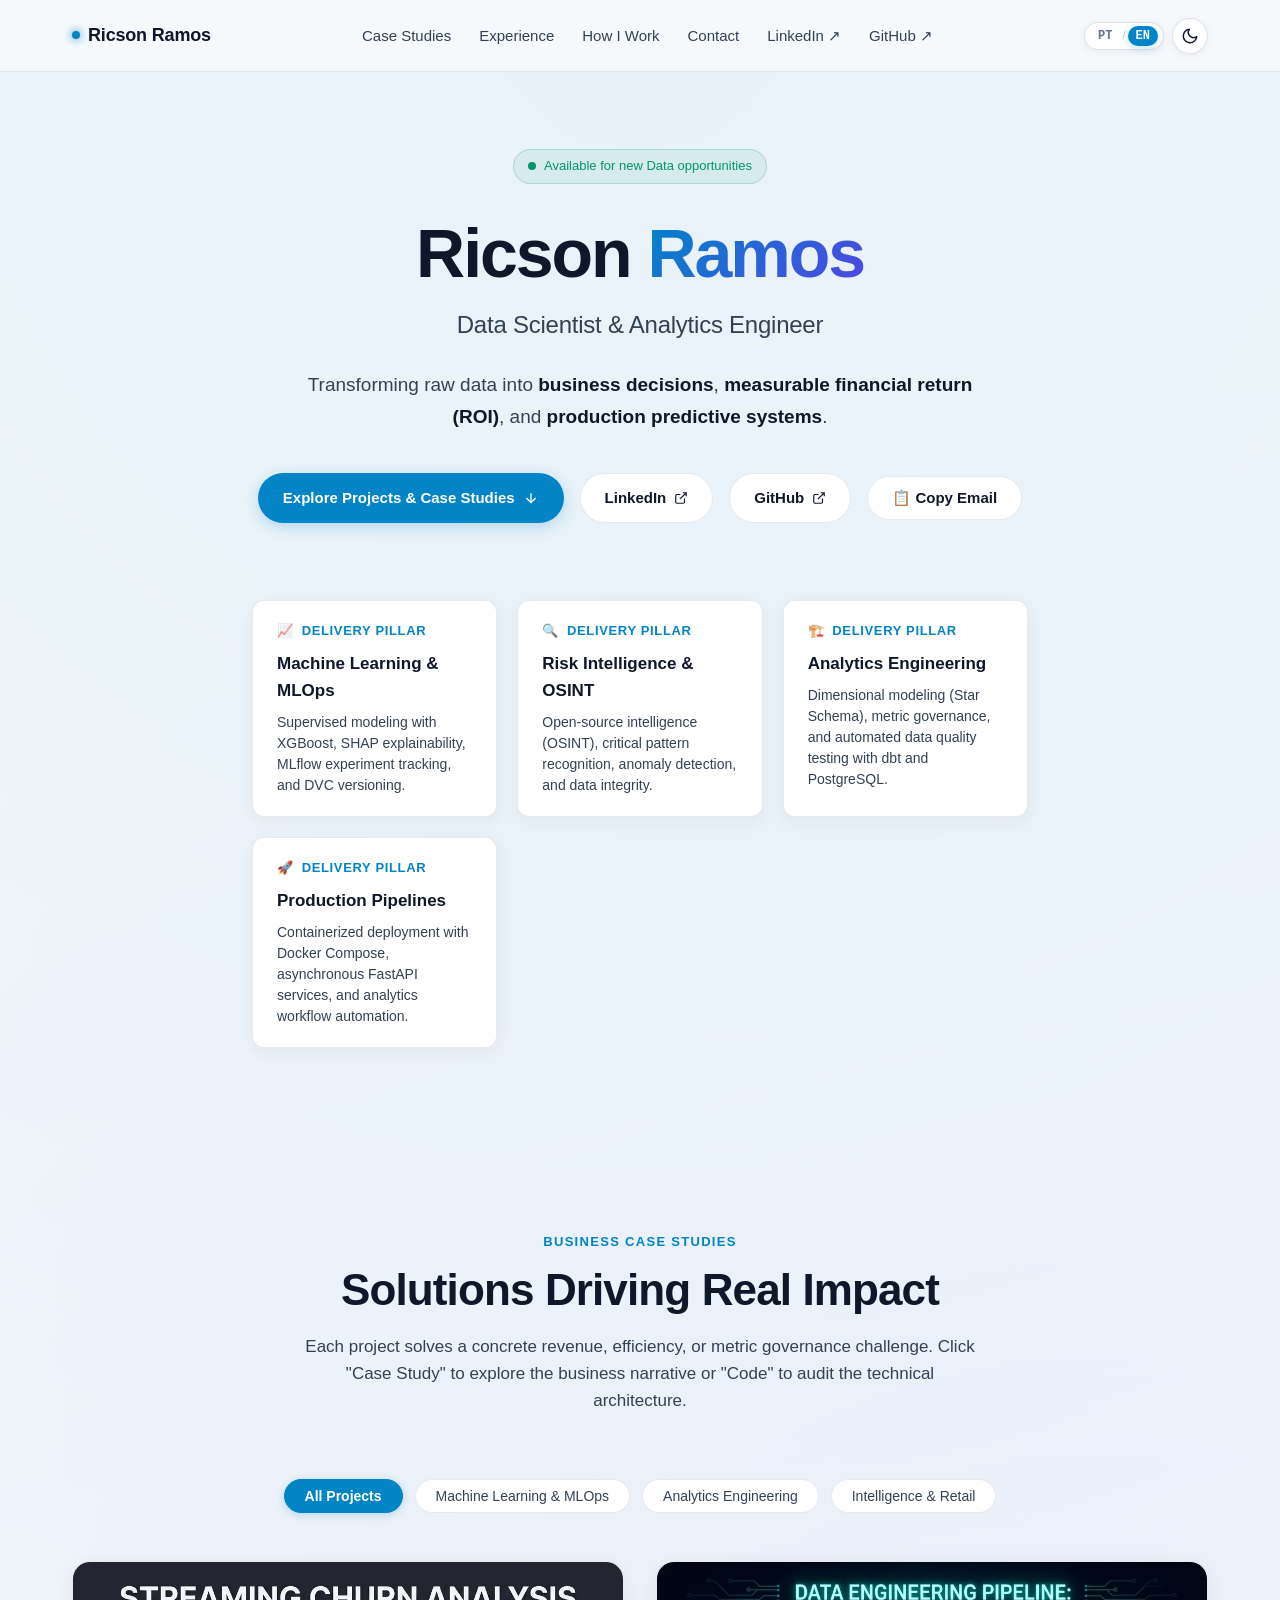
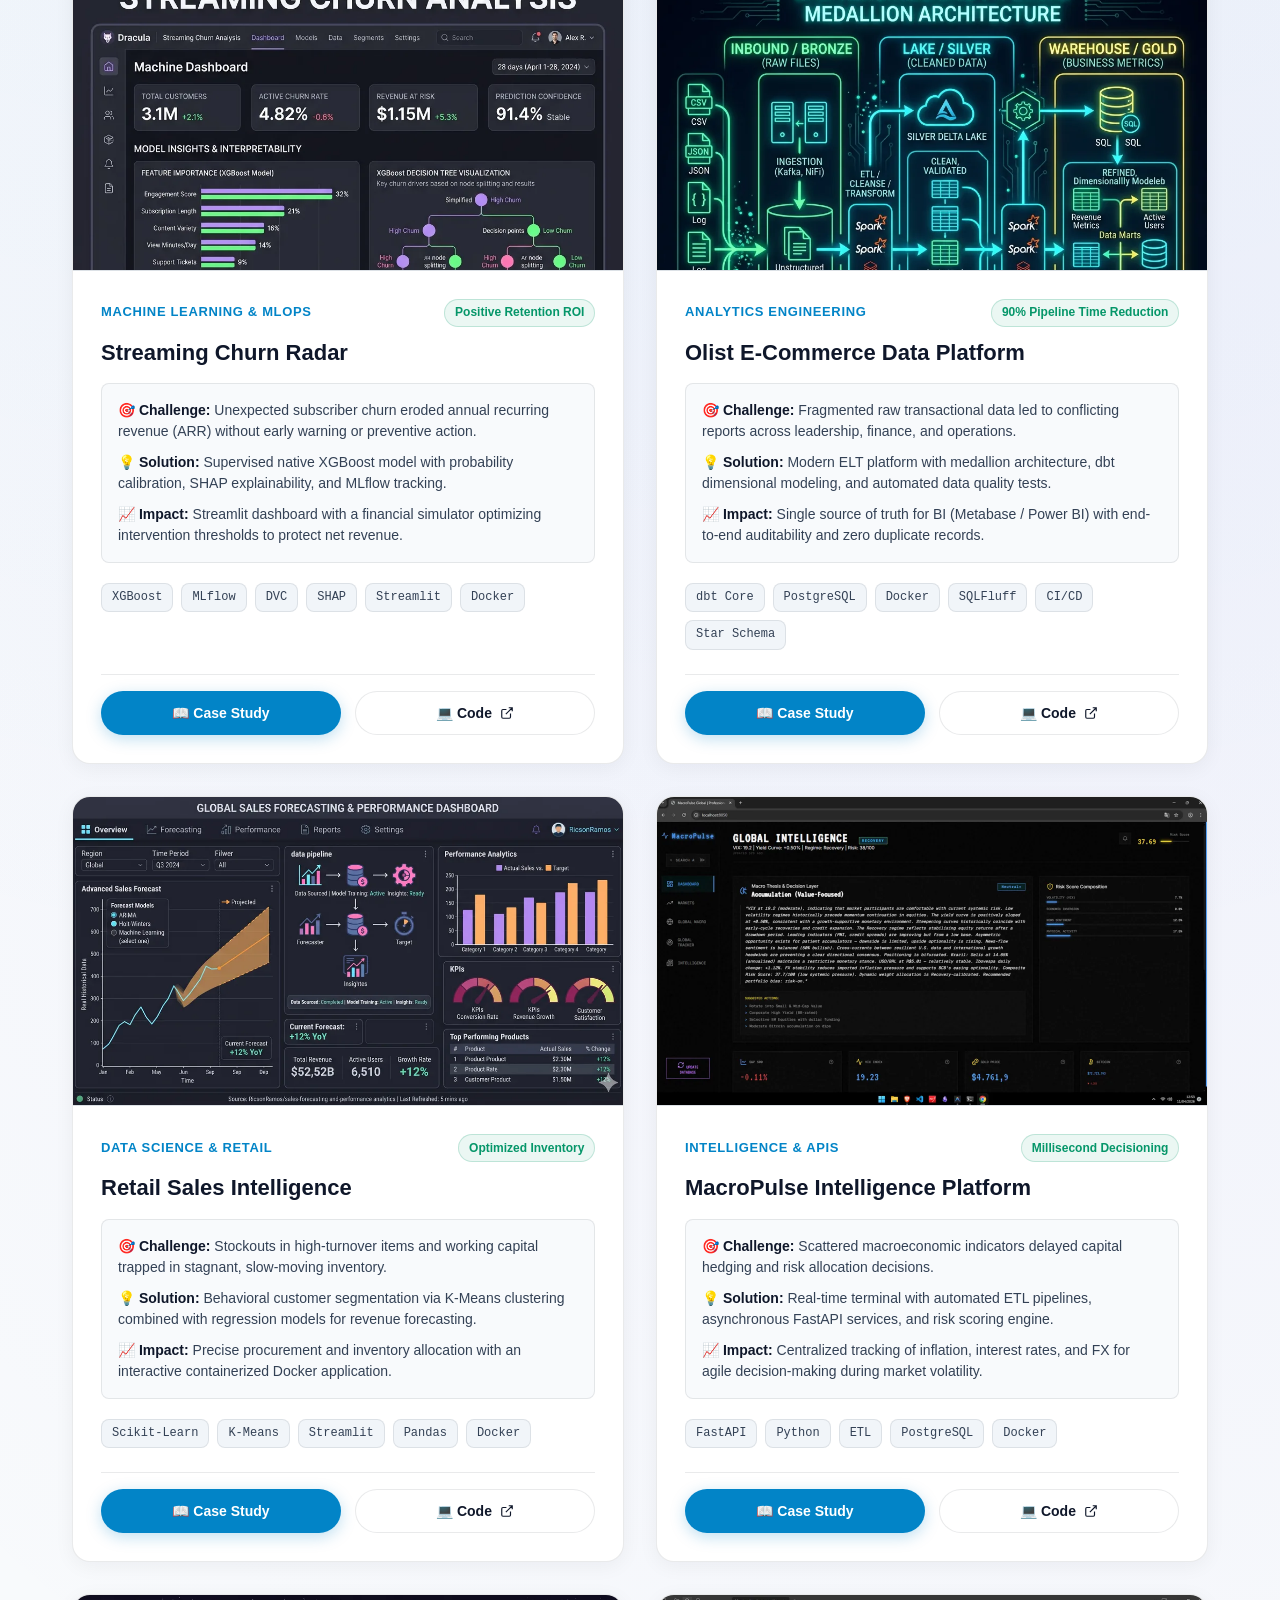
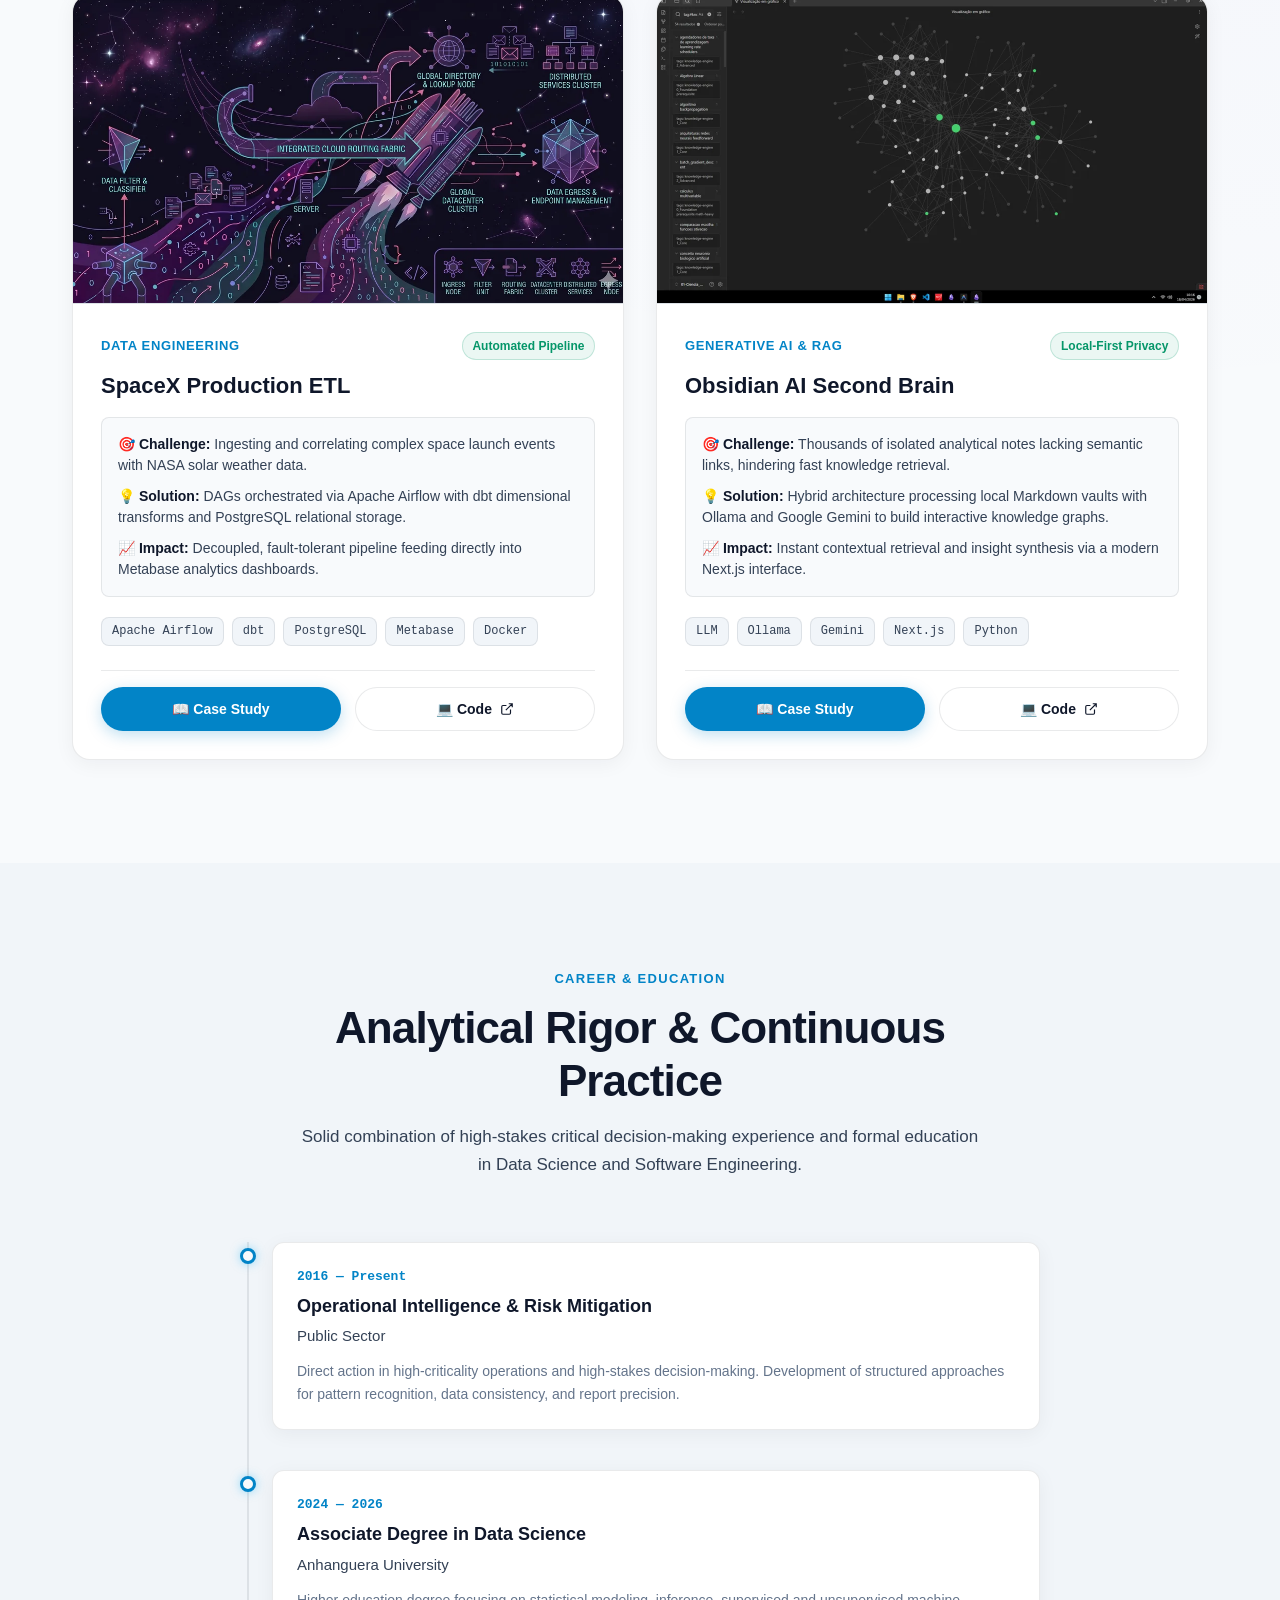
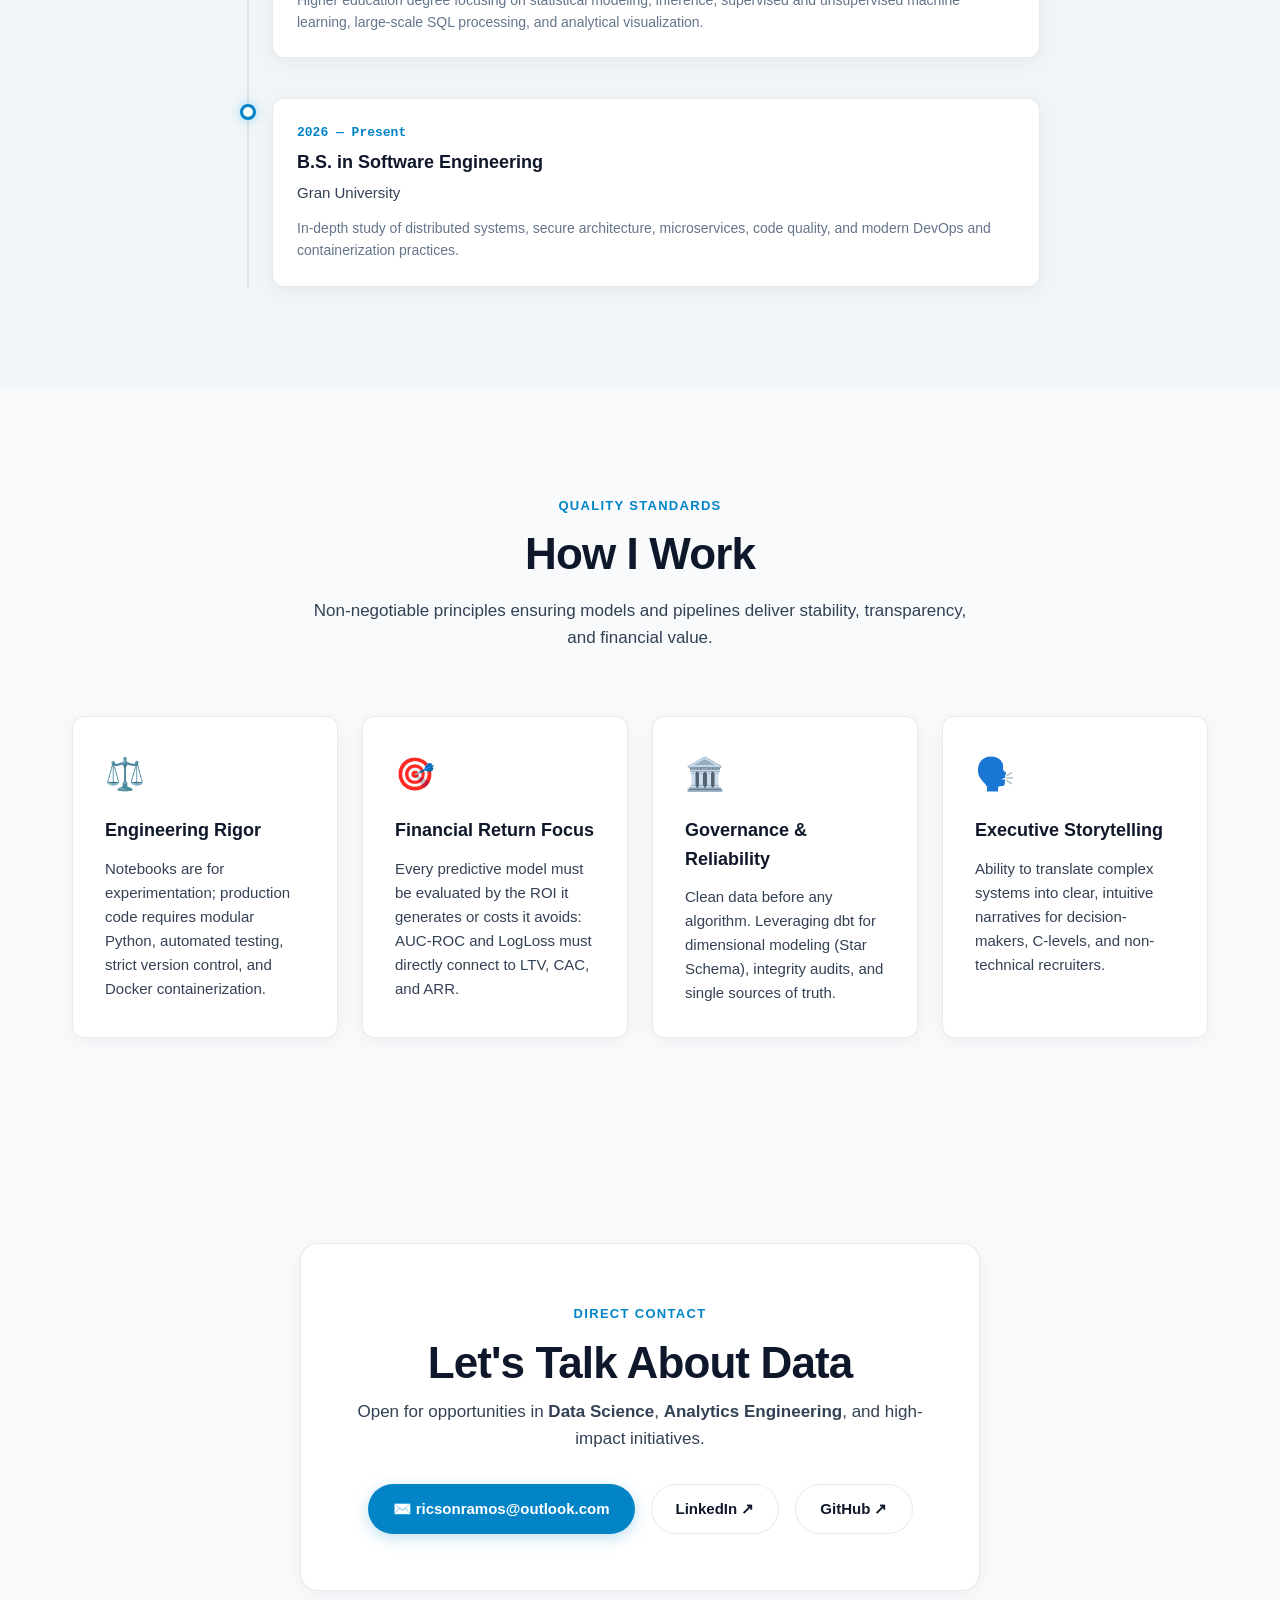
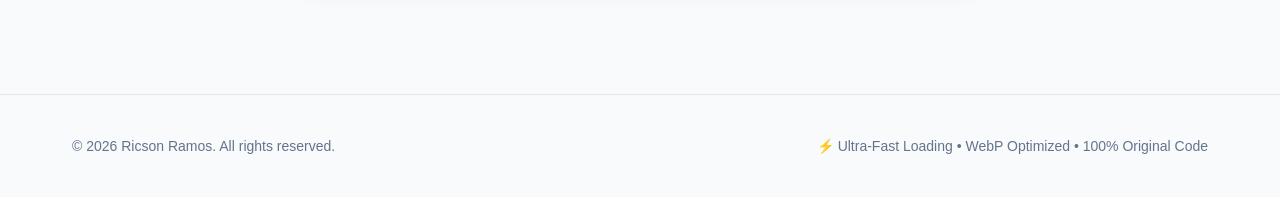
==== commit cf8f6b90: "feat: adicionar alternância de modo claro/escuro e suporte a idiomas pt-BR e EN" ====
--- a/index.html
+++ b/index.html
@@ -7,6 +7,23 @@
     <title>Ricson Ramos | Data Scientist & Analytics Engineer</title>
     <meta name="description" content="Portfólio executivo de Ciência de Dados e Analytics Engineering: estudos de caso focados em retenção de receita, governança métrica e inteligência preditiva.">
     <meta name="theme-color" content="#07090e">
+
+    <!-- Theme & Language Preload (Zero FOUC) -->
+    <script>
+        (function() {
+            try {
+                const savedTheme = localStorage.getItem('theme');
+                const systemDark = window.matchMedia && window.matchMedia('(prefers-color-scheme: dark)').matches;
+                const theme = savedTheme ? savedTheme : (systemDark ? 'dark' : 'light');
+                document.documentElement.setAttribute('data-theme', theme);
+
+                const savedLang = localStorage.getItem('lang');
+                const browserLang = (navigator.language || navigator.userLanguage || '').toLowerCase();
+                const lang = savedLang ? savedLang : (browserLang.startsWith('en') ? 'en' : 'pt-BR');
+                document.documentElement.setAttribute('lang', lang);
+            } catch (e) {}
+        })();
+    </script>
 
     <!-- Open Graph / LinkedIn / Facebook -->
     <meta property="og:type" content="website">
@@ -35,28 +52,63 @@
                 <span>Ricson Ramos</span>
             </a>
 
-            <button class="nav-toggle" id="nav-toggle" aria-label="Abrir Menu de Navegação" aria-expanded="false" aria-controls="nav-menu">
-                <svg width="24" height="24" viewBox="0 0 24 24" fill="none" stroke="currentColor" stroke-width="2">
-                    <line x1="3" y1="12" x2="21" y2="12"></line>
-                    <line x1="3" y1="6" x2="21" y2="6"></line>
-                    <line x1="3" y1="18" x2="21" y2="18"></line>
-                </svg>
-            </button>
-
+            <!-- Navigation Links -->
             <nav>
                 <ul class="nav-menu" id="nav-menu">
-                    <li><a href="#projects" class="nav-link">Estudos de Caso</a></li>
-                    <li><a href="#experience" class="nav-link">Trajetória</a></li>
-                    <li><a href="#philosophy" class="nav-link">Como Trabalho</a></li>
-                    <li><a href="#contact" class="nav-link">Contato</a></li>
+                    <li><a href="#projects" class="nav-link" data-i18n="nav.projects">Estudos de Caso</a></li>
+                    <li><a href="#experience" class="nav-link" data-i18n="nav.experience">Trajetória</a></li>
+                    <li><a href="#philosophy" class="nav-link" data-i18n="nav.philosophy">Como Trabalho</a></li>
+                    <li><a href="#contact" class="nav-link" data-i18n="nav.contact">Contato</a></li>
                     <li>
-                        <a href="https://www.linkedin.com/in/ricsonramos-analise-dados/" target="_blank" rel="noopener noreferrer" class="nav-link">LinkedIn ↗</a>
+                        <a href="https://www.linkedin.com/in/ricsonramos/" target="_blank" rel="noopener noreferrer" class="nav-link">LinkedIn ↗</a>
                     </li>
                     <li>
                         <a href="https://github.com/RicsonRamos" target="_blank" rel="noopener noreferrer" class="nav-link">GitHub ↗</a>
                     </li>
                 </ul>
             </nav>
+
+            <!-- Nav Actions: Theme + Language + Mobile Toggle -->
+            <div class="nav-actions">
+                <div class="nav-controls">
+                    <!-- Language Switcher: PT-BR / EN -->
+                    <div class="lang-switch" role="group" aria-label="Selecionar idioma / Select language">
+                        <button type="button" class="lang-btn active" data-lang="pt-BR" aria-pressed="true" aria-label="Português">PT</button>
+                        <span class="lang-divider" aria-hidden="true">/</span>
+                        <button type="button" class="lang-btn" data-lang="en" aria-pressed="false" aria-label="English">EN</button>
+                    </div>
+
+                    <!-- Theme Toggle: Dark / Light -->
+                    <button type="button" class="theme-toggle" id="theme-toggle" aria-label="Alternar modo claro / escuro" title="Alternar modo claro / escuro">
+                        <span class="theme-icon-sun" aria-hidden="true">
+                            <svg width="18" height="18" viewBox="0 0 24 24" fill="none" stroke="currentColor" stroke-width="2" stroke-linecap="round" stroke-linejoin="round">
+                                <circle cx="12" cy="12" r="5"></circle>
+                                <line x1="12" y1="1" x2="12" y2="3"></line>
+                                <line x1="12" y1="21" x2="12" y2="23"></line>
+                                <line x1="4.22" y1="4.22" x2="5.64" y2="5.64"></line>
+                                <line x1="18.36" y1="18.36" x2="19.78" y2="19.78"></line>
+                                <line x1="1" y1="12" x2="3" y2="12"></line>
+                                <line x1="21" y1="12" x2="23" y2="12"></line>
+                                <line x1="4.22" y1="19.78" x2="5.64" y2="18.36"></line>
+                                <line x1="18.36" y1="5.64" x2="19.78" y2="4.22"></line>
+                            </svg>
+                        </span>
+                        <span class="theme-icon-moon" aria-hidden="true">
+                            <svg width="18" height="18" viewBox="0 0 24 24" fill="none" stroke="currentColor" stroke-width="2" stroke-linecap="round" stroke-linejoin="round">
+                                <path d="M21 12.79A9 9 0 1 1 11.21 3 7 7 0 0 0 21 12.79z"></path>
+                            </svg>
+                        </span>
+                    </button>
+                </div>
+
+                <button class="nav-toggle" id="nav-toggle" aria-label="Abrir Menu de Navegação" aria-expanded="false" aria-controls="nav-menu">
+                    <svg width="24" height="24" viewBox="0 0 24 24" fill="none" stroke="currentColor" stroke-width="2">
+                        <line x1="3" y1="12" x2="21" y2="12"></line>
+                        <line x1="3" y1="6" x2="21" y2="6"></line>
+                        <line x1="3" y1="18" x2="21" y2="18"></line>
+                    </svg>
+                </button>
+            </div>
         </div>
     </header>
 
@@ -66,25 +118,25 @@
             <div class="container hero-content">
                 <div class="status-badge">
                     <span class="pulse-dot"></span>
-                    <span>Disponível para novas oportunidades em Dados</span>
+                    <span data-i18n="hero.status">Disponível para novas oportunidades em Dados</span>
                 </div>
 
                 <h1 class="hero-title">
                     Ricson <span class="hero-title-gradient">Ramos</span>
                 </h1>
 
-                <div class="hero-role">Data Scientist & Analytics Engineer</div>
-
-                <p class="hero-description">
+                <div class="hero-role" data-i18n="hero.role">Data Scientist & Analytics Engineer</div>
+
+                <p class="hero-description" data-i18n="hero.description">
                     Transformando dados brutos em <strong>decisões de negócio</strong>, <strong>retorno financeiro mensurável (ROI)</strong> e <strong>sistemas preditivos de produção</strong>.
                 </p>
 
                 <div class="hero-cta">
                     <a href="#projects" class="btn btn-primary">
-                        <span>Explorar Projetos & Estudos de Caso</span>
+                        <span data-i18n="hero.cta_projects">Explorar Projetos & Estudos de Caso</span>
                         <svg width="16" height="16" viewBox="0 0 24 24" fill="none" stroke="currentColor" stroke-width="2"><path d="M12 5v14M19 12l-7 7-7-7"/></svg>
                     </a>
-                    <a href="https://www.linkedin.com/in/ricsonramos-analise-dados/" target="_blank" rel="noopener noreferrer" class="btn btn-outline">
+                    <a href="https://www.linkedin.com/in/ricsonramos/" target="_blank" rel="noopener noreferrer" class="btn btn-outline">
                         <span>LinkedIn</span>
                         <svg width="14" height="14" viewBox="0 0 24 24" fill="none" stroke="currentColor" stroke-width="2"><path d="M18 13v6a2 2 0 0 1-2 2H5a2 2 0 0 1-2-2V8a2 2 0 0 1 2-2h6M15 3h6v6M10 14L21 3"/></svg>
                     </a>
@@ -93,7 +145,7 @@
                         <svg width="14" height="14" viewBox="0 0 24 24" fill="none" stroke="currentColor" stroke-width="2"><path d="M18 13v6a2 2 0 0 1-2 2H5a2 2 0 0 1-2-2V8a2 2 0 0 1 2-2h6M15 3h6v6M10 14L21 3"/></svg>
                     </a>
                     <button id="copy-email-btn" class="btn btn-outline" type="button" aria-label="Copiar email de contato">
-                        <span>📋 Copiar E-mail</span>
+                        <span data-i18n="hero.copy_email">📋 Copiar E-mail</span>
                     </button>
                 </div>
 
@@ -108,19 +160,19 @@
         <section id="projects" class="section">
             <div class="container">
                 <div class="section-header">
-                    <span class="section-tag">Estudos de Caso de Negócio</span>
-                    <h2 class="section-title">Soluções que Geram Impacto Real</h2>
-                    <p class="section-subtitle">
+                    <span class="section-tag" data-i18n="projects.tag">Estudos de Caso de Negócio</span>
+                    <h2 class="section-title" data-i18n="projects.title">Soluções que Geram Impacto Real</h2>
+                    <p class="section-subtitle" data-i18n="projects.subtitle">
                         Cada projeto resolve um problema concreto de faturamento, eficiência ou governança métrica. Clique em "Estudo de Caso" para explorar a narrativa de negócio ou em "Código" para auditar a arquitetura técnica.
                     </p>
                 </div>
 
                 <!-- Category Filters -->
                 <div class="filter-tabs" role="tablist" aria-label="Filtro de Projetos">
-                    <button class="filter-btn active" data-filter="all" role="tab" aria-selected="true">Todos os Projetos</button>
-                    <button class="filter-btn" data-filter="ml" role="tab" aria-selected="false">Machine Learning & MLOps</button>
-                    <button class="filter-btn" data-filter="data-eng" role="tab" aria-selected="false">Analytics Engineering</button>
-                    <button class="filter-btn" data-filter="analytics" role="tab" aria-selected="false">Inteligência & Varejo</button>
+                    <button class="filter-btn active" data-filter="all" role="tab" aria-selected="true" data-i18n="projects.filter_all">Todos os Projetos</button>
+                    <button class="filter-btn" data-filter="ml" role="tab" aria-selected="false" data-i18n="projects.filter_ml">Machine Learning & MLOps</button>
+                    <button class="filter-btn" data-filter="data-eng" role="tab" aria-selected="false" data-i18n="projects.filter_data_eng">Analytics Engineering</button>
+                    <button class="filter-btn" data-filter="analytics" role="tab" aria-selected="false" data-i18n="projects.filter_analytics">Inteligência & Varejo</button>
                 </div>
 
                 <!-- Responsive Project Grid -->
@@ -131,12 +183,12 @@
         </section>
 
         <!-- Experience & Education Timeline -->
-        <section id="experience" class="section" style="background: rgba(255,255,255,0.01);">
+        <section id="experience" class="section section-alt">
             <div class="container">
                 <div class="section-header">
-                    <span class="section-tag">Trajetória & Formação</span>
-                    <h2 class="section-title">Rigor Analítico e Prática Contínua</h2>
-                    <p class="section-subtitle">
+                    <span class="section-tag" data-i18n="experience.tag">Trajetória & Formação</span>
+                    <h2 class="section-title" data-i18n="experience.title">Rigor Analítico e Prática Contínua</h2>
+                    <p class="section-subtitle" data-i18n="experience.subtitle">
                         Combinação sólida de experiência em tomada de decisão crítica com formação superior em Ciência de Dados e Engenharia de Software.
                     </p>
                 </div>
@@ -151,9 +203,9 @@
         <section id="philosophy" class="section">
             <div class="container">
                 <div class="section-header">
-                    <span class="section-tag">Padrão de Qualidade</span>
-                    <h2 class="section-title">Como Eu Trabalho</h2>
-                    <p class="section-subtitle">
+                    <span class="section-tag" data-i18n="philosophy.tag">Padrão de Qualidade</span>
+                    <h2 class="section-title" data-i18n="philosophy.title">Como Eu Trabalho</h2>
+                    <p class="section-subtitle" data-i18n="philosophy.subtitle">
                         Princípios inegociáveis que garantem que modelos e pipelines funcionem com estabilidade, transparência e valor financeiro.
                     </p>
                 </div>
@@ -168,9 +220,9 @@
         <section id="contact" class="section">
             <div class="container">
                 <div class="contact-card">
-                    <span class="section-tag">Contato Direto</span>
-                    <h2 class="section-title" style="margin-bottom: 0.5rem;">Vamos Conversar sobre Dados?</h2>
-                    <p class="section-subtitle" style="margin-bottom: 1.5rem;">
+                    <span class="section-tag" data-i18n="contact.tag">Contato Direto</span>
+                    <h2 class="section-title" style="margin-bottom: 0.5rem;" data-i18n="contact.title">Vamos Conversar sobre Dados?</h2>
+                    <p class="section-subtitle" style="margin-bottom: 1.5rem;" data-i18n="contact.subtitle">
                         Estou aberto para oportunidades em <strong>Ciência de Dados</strong>, <strong>Analytics Engineering</strong> e projetos de alta criticidade.
                     </p>
 
@@ -178,7 +230,7 @@
                         <a href="mailto:ricsonramos@outlook.com" class="btn btn-primary">
                             <span>✉️ ricsonramos@outlook.com</span>
                         </a>
-                        <a href="https://www.linkedin.com/in/ricsonramos-analise-dados/" target="_blank" rel="noopener noreferrer" class="btn btn-outline">
+                        <a href="https://www.linkedin.com/in/ricsonramos/" target="_blank" rel="noopener noreferrer" class="btn btn-outline">
                             <span>LinkedIn ↗</span>
                         </a>
                         <a href="https://github.com/RicsonRamos" target="_blank" rel="noopener noreferrer" class="btn btn-outline">
@@ -193,8 +245,8 @@
     <!-- Clean Accessible Footer -->
     <footer class="footer">
         <div class="container footer-inner">
-            <p>© 2026 Ricson Ramos. Todos os direitos reservados.</p>
-            <p>⚡ Carregamento Ultrarrápido • Otimizado em WebP • Código 100% Autoral</p>
+            <p data-i18n="footer.copy">© 2026 Ricson Ramos. Todos os direitos reservados.</p>
+            <p data-i18n="footer.tagline">⚡ Carregamento Ultrarrápido • Otimizado em WebP • Código 100% Autoral</p>
         </div>
     </footer>
 
--- a/assets/css/main.css
+++ b/assets/css/main.css
@@ -2,16 +2,18 @@
    RICSON RAMOS | DATA SCIENCE & ANALYTICS ENGINEERING PORTFOLIO (2026)
    Modern, Ultra-Fast, Responsive & Minimalist Stylesheet
    Zero render-blocking dependencies • High Contrast • 60fps Transitions
+   Dark Mode & Light Mode • Multilingual Ready
    ============================================================================== */
 
-:root {
+:root,
+[data-theme="dark"] {
     /* Color Palette (Deep Obsidian / Slate Navy) */
     --bg-main: #07090e;
     --bg-surface: #0e131f;
     --bg-surface-elevated: #141b2d;
     --bg-surface-hover: #1c263d;
     
-    --border-subtle: rgba(255, 255, 255, 0.07);
+    --border-subtle: rgba(255, 255, 255, 0.08);
     --border-hover: rgba(56, 189, 248, 0.35);
     
     --text-primary: #f8fafc;
@@ -26,7 +28,28 @@
     --gradient-accent: linear-gradient(135deg, #38bdf8 0%, #818cf8 100%);
     --gradient-card: linear-gradient(180deg, rgba(255, 255, 255, 0.03) 0%, rgba(255, 255, 255, 0.01) 100%);
     
-    /* Typography: Modern System Font Stack (0ms network latency, zero layout shift) */
+    --navbar-bg: rgba(7, 9, 14, 0.85);
+    --body-radial-1: rgba(56, 189, 248, 0.08);
+    --body-radial-2: rgba(129, 140, 248, 0.05);
+    --card-shadow: 0 12px 30px rgba(0, 0, 0, 0.4);
+    --card-hover-shadow: 0 16px 40px rgba(0, 0, 0, 0.6);
+    --pill-bg: rgba(255, 255, 255, 0.04);
+    --story-item-bg: rgba(0, 0, 0, 0.25);
+    --btn-outline-bg: rgba(255, 255, 255, 0.04);
+    --btn-outline-hover-bg: rgba(255, 255, 255, 0.08);
+    --btn-outline-hover-border: rgba(255, 255, 255, 0.2);
+    --btn-outline-hover-text: #ffffff;
+    --btn-primary-text: #07090e;
+    --section-alt-bg: rgba(255, 255, 255, 0.01);
+    --status-badge-bg: rgba(16, 185, 129, 0.1);
+    --status-badge-border: rgba(16, 185, 129, 0.25);
+    --status-badge-text: #34d399;
+    --hero-title-gradient: linear-gradient(135deg, #38bdf8 0%, #818cf8 100%);
+    --control-bg: rgba(255, 255, 255, 0.05);
+    --control-hover-bg: rgba(255, 255, 255, 0.1);
+    --control-border: rgba(255, 255, 255, 0.1);
+    
+    /* Typography */
     --font-sans: -apple-system, BlinkMacSystemFont, "Segoe UI", Roboto, "Inter", "Helvetica Neue", Arial, sans-serif;
     --font-mono: ui-monospace, SFMono-Regular, Menlo, Monaco, Consolas, "JetBrains Mono", monospace;
     
@@ -42,6 +65,50 @@
     --transition-normal: 0.3s cubic-bezier(0.16, 1, 0.3, 1);
 }
 
+[data-theme="light"] {
+    /* Color Palette (Clean Slate / Crisp Pure Light) */
+    --bg-main: #f8fafc;
+    --bg-surface: #ffffff;
+    --bg-surface-elevated: #f1f5f9;
+    --bg-surface-hover: #e2e8f0;
+    
+    --border-subtle: rgba(15, 23, 42, 0.09);
+    --border-hover: rgba(2, 132, 199, 0.45);
+    
+    --text-primary: #0f172a;
+    --text-secondary: #334155;
+    --text-muted: #64748b;
+    
+    --accent-cyan: #0284c7;
+    --accent-indigo: #4f46e5;
+    --accent-emerald: #059669;
+    --accent-amber: #d97706;
+    
+    --gradient-accent: linear-gradient(135deg, #0284c7 0%, #4f46e5 100%);
+    --gradient-card: linear-gradient(180deg, rgba(255, 255, 255, 1) 0%, rgba(248, 250, 252, 1) 100%);
+    
+    --navbar-bg: rgba(248, 250, 252, 0.9);
+    --body-radial-1: rgba(2, 132, 199, 0.07);
+    --body-radial-2: rgba(79, 70, 229, 0.05);
+    --card-shadow: 0 4px 20px rgba(15, 23, 42, 0.05);
+    --card-hover-shadow: 0 12px 30px rgba(15, 23, 42, 0.1);
+    --pill-bg: #f1f5f9;
+    --story-item-bg: #f8fafc;
+    --btn-outline-bg: #ffffff;
+    --btn-outline-hover-bg: #f1f5f9;
+    --btn-outline-hover-border: rgba(15, 23, 42, 0.25);
+    --btn-outline-hover-text: #0f172a;
+    --btn-primary-text: #ffffff;
+    --section-alt-bg: #f1f5f9;
+    --status-badge-bg: rgba(5, 150, 105, 0.08);
+    --status-badge-border: rgba(5, 150, 105, 0.2);
+    --status-badge-text: #059669;
+    --hero-title-gradient: linear-gradient(135deg, #0284c7 0%, #4f46e5 100%);
+    --control-bg: #ffffff;
+    --control-hover-bg: #e2e8f0;
+    --control-border: rgba(15, 23, 42, 0.12);
+}
+
 /* Base Reset */
 *, *::before, *::after {
     box-sizing: border-box;
@@ -62,10 +129,12 @@
 
 body {
     min-height: 100vh;
-    background: radial-gradient(circle at 50% 0%, rgba(56, 189, 248, 0.08) 0%, transparent 40%),
-                radial-gradient(circle at 85% 30%, rgba(129, 140, 248, 0.05) 0%, transparent 35%),
+    background: radial-gradient(circle at 50% 0%, var(--body-radial-1) 0%, transparent 40%),
+                radial-gradient(circle at 85% 30%, var(--body-radial-2) 0%, transparent 35%),
                 var(--bg-main);
     overflow-x: hidden;
+    color: var(--text-primary);
+    transition: background-color var(--transition-normal), color var(--transition-normal);
 }
 
 /* Accessibility */
@@ -98,6 +167,10 @@
     padding-bottom: clamp(4rem, 8vw, 7rem);
 }
 
+.section-alt {
+    background: var(--section-alt-bg);
+}
+
 .section-header {
     text-align: center;
     max-width: 680px;
@@ -135,19 +208,20 @@
     top: 0;
     z-index: 1000;
     height: var(--nav-height);
-    background: rgba(7, 9, 14, 0.85);
+    background: var(--navbar-bg);
     backdrop-filter: blur(16px);
     -webkit-backdrop-filter: blur(16px);
     border-bottom: 1px solid var(--border-subtle);
     display: flex;
     align-items: center;
-    transition: var(--transition-fast);
+    transition: background-color var(--transition-fast), border-color var(--transition-fast);
 }
 
 .nav-wrapper {
     display: flex;
     align-items: center;
     justify-content: space-between;
+    gap: 1rem;
 }
 
 .nav-brand {
@@ -159,6 +233,7 @@
     font-weight: 700;
     font-size: 1.125rem;
     letter-spacing: -0.01em;
+    flex-shrink: 0;
 }
 
 .nav-brand-dot {
@@ -183,6 +258,7 @@
     font-weight: 500;
     transition: var(--transition-fast);
     position: relative;
+    white-space: nowrap;
 }
 
 .nav-link:hover,
@@ -201,6 +277,119 @@
     border-radius: var(--radius-pill);
 }
 
+/* Nav Actions & Controls */
+.nav-actions {
+    display: flex;
+    align-items: center;
+    gap: 0.75rem;
+    flex-shrink: 0;
+}
+
+.nav-controls {
+    display: flex;
+    align-items: center;
+    gap: 0.5rem;
+}
+
+/* Language Switcher */
+.lang-switch {
+    display: inline-flex;
+    align-items: center;
+    background: var(--control-bg);
+    border: 1px solid var(--control-border);
+    border-radius: var(--radius-pill);
+    padding: 3px 5px;
+    gap: 2px;
+    box-shadow: 0 2px 8px rgba(0, 0, 0, 0.05);
+    transition: var(--transition-fast);
+}
+
+.lang-btn {
+    background: transparent;
+    border: none;
+    cursor: pointer;
+    font-size: 0.75rem;
+    font-weight: 700;
+    font-family: var(--font-mono);
+    color: var(--text-muted);
+    padding: 4px 8px;
+    border-radius: var(--radius-pill);
+    transition: var(--transition-fast);
+    line-height: 1;
+}
+
+.lang-btn:hover {
+    color: var(--text-primary);
+}
+
+.lang-btn.active {
+    background: var(--accent-cyan);
+    color: var(--btn-primary-text);
+    box-shadow: 0 2px 8px rgba(56, 189, 248, 0.3);
+}
+
+[data-theme="light"] .lang-btn.active {
+    box-shadow: 0 2px 8px rgba(2, 132, 199, 0.25);
+}
+
+.lang-divider {
+    color: var(--text-muted);
+    opacity: 0.4;
+    font-size: 0.7rem;
+    user-select: none;
+    line-height: 1;
+}
+
+/* Theme Toggle Button */
+.theme-toggle {
+    display: inline-flex;
+    align-items: center;
+    justify-content: center;
+    width: 36px;
+    height: 36px;
+    border-radius: var(--radius-pill);
+    background: var(--control-bg);
+    border: 1px solid var(--control-border);
+    color: var(--text-primary);
+    cursor: pointer;
+    transition: var(--transition-fast);
+    box-shadow: 0 2px 8px rgba(0, 0, 0, 0.05);
+}
+
+.theme-toggle:hover {
+    border-color: var(--accent-cyan);
+    color: var(--accent-cyan);
+    transform: rotate(15deg);
+}
+
+.theme-toggle:active {
+    transform: scale(0.92);
+}
+
+.theme-icon-sun,
+.theme-icon-moon {
+    display: inline-flex;
+    align-items: center;
+    justify-content: center;
+    transition: transform var(--transition-fast);
+}
+
+[data-theme="dark"] .theme-icon-sun {
+    display: inline-flex;
+}
+
+[data-theme="dark"] .theme-icon-moon {
+    display: none;
+}
+
+[data-theme="light"] .theme-icon-sun {
+    display: none;
+}
+
+[data-theme="light"] .theme-icon-moon {
+    display: inline-flex;
+}
+
 /* Mobile Nav Toggle */
 .nav-toggle {
     display: none;
@@ -209,6 +398,12 @@
     cursor: pointer;
     padding: 0.5rem;
     color: var(--text-primary);
+    border-radius: var(--radius-sm);
+    transition: var(--transition-fast);
+}
+
+.nav-toggle:hover {
+    color: var(--accent-cyan);
 }
 
 /* Hero Section */
@@ -231,76 +426,95 @@
     display: inline-flex;
     align-items: center;
     gap: 0.5rem;
-    background: rgba(16, 185, 129, 0.1);
-    border: 1px solid rgba(16, 185, 129, 0.25);
-    color: #34d399;
+    background: var(--status-badge-bg);
+    border: 1px solid var(--status-badge-border);
+    color: var(--status-badge-text);
     padding: 0.375rem 0.875rem;
     border-radius: var(--radius-pill);
     font-size: 0.8125rem;
     font-weight: 500;
-    margin-bottom: 1.5rem;
+    margin-bottom: 2rem;
+    transition: var(--transition-fast);
 }
 
 .pulse-dot {
-    width: 7px;
-    height: 7px;
-    background-color: #34d399;
+    width: 8px;
+    height: 8px;
     border-radius: 50%;
-    animation: pulse 2s infinite;
-}
-
-@keyframes pulse {
+    background-color: var(--status-badge-text);
+    position: relative;
+}
+
+.pulse-dot::after {
+    content: '';
+    position: absolute;
+    top: 0;
+    left: 0;
+    width: 100%;
+    height: 100%;
+    border-radius: 50%;
+    animation: pulse-ring 2s cubic-bezier(0.215, 0.61, 0.355, 1) infinite;
+}
+
+@keyframes pulse-ring {
     0% { transform: scale(0.95); box-shadow: 0 0 0 0 rgba(52, 211, 153, 0.7); }
     70% { transform: scale(1); box-shadow: 0 0 0 8px rgba(52, 211, 153, 0); }
     100% { transform: scale(0.95); box-shadow: 0 0 0 0 rgba(52, 211, 153, 0); }
 }
 
 .hero-title {
-    font-size: clamp(2.5rem, 7vw, 4.5rem);
+    font-size: clamp(2.5rem, 6vw, 4.25rem);
     font-weight: 800;
     line-height: 1.1;
     letter-spacing: -0.03em;
-    margin-bottom: 1.25rem;
+    margin-bottom: 1rem;
+    color: var(--text-primary);
 }
 
 .hero-title-gradient {
-    background: var(--gradient-accent);
+    background: var(--hero-title-gradient);
     -webkit-background-clip: text;
     -webkit-text-fill-color: transparent;
 }
 
 .hero-role {
     font-size: clamp(1.125rem, 2.5vw, 1.5rem);
+    color: var(--text-secondary);
+    font-weight: 500;
+    margin-bottom: 1.5rem;
+    letter-spacing: -0.01em;
+}
+
+.hero-description {
+    font-size: clamp(1rem, 2vw, 1.1875rem);
+    color: var(--text-secondary);
+    line-height: 1.7;
+    max-width: 680px;
+    margin: 0 auto 2.5rem;
+}
+
+.hero-description strong {
+    color: var(--text-primary);
     font-weight: 600;
-    color: var(--accent-cyan);
-    margin-bottom: 1.25rem;
-    letter-spacing: -0.01em;
-}
-
-.hero-description {
-    font-size: clamp(1.0625rem, 2vw, 1.25rem);
-    color: var(--text-secondary);
-    line-height: 1.6;
-    max-width: 720px;
-    margin: 0 auto 2.25rem;
-}
-
-/* Call to Actions */
+}
+
 .hero-cta {
     display: flex;
     flex-wrap: wrap;
     align-items: center;
     justify-content: center;
     gap: 1rem;
-    margin-bottom: 3.5rem;
-}
-
+    margin-bottom: clamp(3rem, 6vw, 5rem);
+}
+
+/* Modern Accessible Buttons */
 .btn {
     display: inline-flex;
     align-items: center;
+    justify-content: center;
     gap: 0.5rem;
     padding: 0.75rem 1.5rem;
-    border-radius: var(--radius-sm);
+    border-radius: var(--radius-pill);
     font-size: 0.9375rem;
     font-weight: 600;
     text-decoration: none;
@@ -311,27 +525,36 @@
 
 .btn-primary {
     background: var(--accent-cyan);
-    color: #07090e;
+    color: var(--btn-primary-text);
     box-shadow: 0 4px 20px rgba(56, 189, 248, 0.25);
 }
 
+[data-theme="light"] .btn-primary {
+    box-shadow: 0 4px 15px rgba(2, 132, 199, 0.25);
+}
+
 .btn-primary:hover {
-    background: #7dd3fc;
+    filter: brightness(1.1);
     box-shadow: 0 6px 25px rgba(56, 189, 248, 0.4);
-    transform: translateY(-1px);
+    transform: translateY(-2px);
+}
+
+[data-theme="light"] .btn-primary:hover {
+    background: #0369a1;
+    box-shadow: 0 6px 20px rgba(2, 132, 199, 0.35);
 }
 
 .btn-outline {
-    background: rgba(255, 255, 255, 0.04);
+    background: var(--btn-outline-bg);
     border-color: var(--border-subtle);
     color: var(--text-primary);
 }
 
 .btn-outline:hover {
-    background: rgba(255, 255, 255, 0.08);
-    border-color: rgba(255, 255, 255, 0.2);
-    color: #ffffff;
-    transform: translateY(-1px);
+    background: var(--btn-outline-hover-bg);
+    border-color: var(--btn-outline-hover-border);
+    color: var(--btn-outline-hover-text);
+    transform: translateY(-2px);
 }
 
 /* Value Props Metrics Strip */
@@ -350,11 +573,13 @@
     padding: 1.25rem 1.5rem;
     text-align: left;
     transition: var(--transition-fast);
+    box-shadow: var(--card-shadow);
 }
 
 .value-card:hover {
     border-color: var(--border-hover);
-    transform: translateY(-2px);
+    transform: translateY(-3px);
+    box-shadow: var(--card-hover-shadow);
 }
 
 .value-card-header {
@@ -373,7 +598,7 @@
     font-size: 1.0625rem;
     font-weight: 700;
     color: var(--text-primary);
-    margin-bottom: 0.25rem;
+    margin-bottom: 0.5rem;
 }
 
 .value-card-desc {
@@ -382,13 +607,13 @@
     line-height: 1.5;
 }
 
-/* Project Filter Tabs */
+/* Category Filter Tabs */
 .filter-tabs {
     display: flex;
     flex-wrap: wrap;
     align-items: center;
     justify-content: center;
-    gap: 0.625rem;
+    gap: 0.75rem;
     margin-bottom: 3rem;
 }
 
@@ -396,7 +621,7 @@
     background: var(--bg-surface);
     border: 1px solid var(--border-subtle);
     color: var(--text-secondary);
-    padding: 0.5rem 1.125rem;
+    padding: 0.5rem 1.25rem;
     border-radius: var(--radius-pill);
     font-size: 0.875rem;
     font-weight: 500;
@@ -406,14 +631,19 @@
 
 .filter-btn:hover {
     color: var(--text-primary);
-    border-color: rgba(255, 255, 255, 0.2);
+    border-color: var(--border-hover);
 }
 
 .filter-btn.active {
-    background: rgba(56, 189, 248, 0.1);
+    background: var(--accent-cyan);
     border-color: var(--accent-cyan);
-    color: var(--accent-cyan);
+    color: var(--btn-primary-text);
     font-weight: 600;
+    box-shadow: 0 2px 10px rgba(56, 189, 248, 0.3);
+}
+
+[data-theme="light"] .filter-btn.active {
+    box-shadow: 0 2px 10px rgba(2, 132, 199, 0.25);
 }
 
 /* Project Showcase Grid (Responsive 2-Col / 1-Col) */
@@ -432,11 +662,12 @@
     flex-direction: column;
     transition: var(--transition-normal);
     position: relative;
+    box-shadow: var(--card-shadow);
 }
 
 .project-card:hover {
     border-color: var(--border-hover);
-    box-shadow: 0 12px 30px rgba(0, 0, 0, 0.4);
+    box-shadow: var(--card-hover-shadow);
     transform: translateY(-4px);
 }
 
@@ -486,9 +717,9 @@
 .project-badge-roi {
     font-size: 0.75rem;
     font-weight: 600;
-    background: rgba(16, 185, 129, 0.12);
-    border: 1px solid rgba(16, 185, 129, 0.3);
-    color: #34d399;
+    background: var(--status-badge-bg);
+    border: 1px solid var(--status-badge-border);
+    color: var(--status-badge-text);
     padding: 0.2rem 0.6rem;
     border-radius: var(--radius-pill);
 }
@@ -503,8 +734,8 @@
 
 /* Storytelling Points inside card */
 .story-block {
-    background: rgba(0, 0, 0, 0.25);
-    border: 1px solid rgba(255, 255, 255, 0.04);
+    background: var(--story-item-bg);
+    border: 1px solid var(--border-subtle);
     border-radius: var(--radius-sm);
     padding: 1rem;
     margin-bottom: 1.25rem;
@@ -533,7 +764,7 @@
 }
 
 .tech-pill {
-    background: var(--bg-surface-elevated);
+    background: var(--pill-bg);
     border: 1px solid var(--border-subtle);
     color: var(--text-secondary);
     padding: 0.25rem 0.625rem;
@@ -597,6 +828,7 @@
     background: var(--bg-main);
     border: 3px solid var(--accent-cyan);
     box-shadow: 0 0 10px rgba(56, 189, 248, 0.5);
+    transition: background-color var(--transition-fast);
 }
 
 .timeline-card {
@@ -605,10 +837,13 @@
     border-radius: var(--radius-md);
     padding: 1.5rem;
     transition: var(--transition-fast);
+    box-shadow: var(--card-shadow);
 }
 
 .timeline-card:hover {
     border-color: var(--border-hover);
+    transform: translateY(-2px);
+    box-shadow: var(--card-hover-shadow);
 }
 
 .timeline-period {
@@ -651,11 +886,13 @@
     border-radius: var(--radius-md);
     padding: 2rem;
     transition: var(--transition-fast);
+    box-shadow: var(--card-shadow);
 }
 
 .philosophy-card:hover {
     border-color: var(--border-hover);
-    transform: translateY(-2px);
+    transform: translateY(-3px);
+    box-shadow: var(--card-hover-shadow);
 }
 
 .philosophy-icon {
@@ -686,6 +923,7 @@
     border-radius: var(--radius-lg);
     padding: clamp(2rem, 5vw, 3.5rem);
     text-align: center;
+    box-shadow: var(--card-shadow);
 }
 
 .contact-links-grid {
@@ -703,6 +941,7 @@
     text-align: center;
     color: var(--text-muted);
     font-size: 0.875rem;
+    transition: var(--transition-fast);
 }
 
 .footer-inner {
@@ -724,7 +963,7 @@
         top: var(--nav-height);
         left: 0;
         right: 0;
-        background: var(--bg-main);
+        background: var(--bg-surface);
         border-bottom: 1px solid var(--border-subtle);
         flex-direction: column;
         padding: 2rem;
@@ -736,11 +975,44 @@
     
     .nav-menu.open {
         transform: translateY(0);
-        box-shadow: 0 20px 40px rgba(0, 0, 0, 0.6);
+        box-shadow: var(--card-hover-shadow);
     }
     
     .footer-inner {
         flex-direction: column;
         text-align: center;
     }
-}
+
+    .project-grid {
+        grid-template-columns: 1fr;
+    }
+
+    .nav-brand span:not(.nav-brand-dot) {
+        font-size: 1rem;
+    }
+}
+
+@media (max-width: 480px) {
+    .nav-wrapper {
+        gap: 0.5rem;
+    }
+
+    .lang-btn {
+        padding: 3px 6px;
+        font-size: 0.7rem;
+    }
+
+    .theme-toggle {
+        width: 32px;
+        height: 32px;
+    }
+
+    .hero-cta {
+        flex-direction: column;
+        width: 100%;
+    }
+
+    .hero-cta .btn {
+        width: 100%;
+    }
+}
